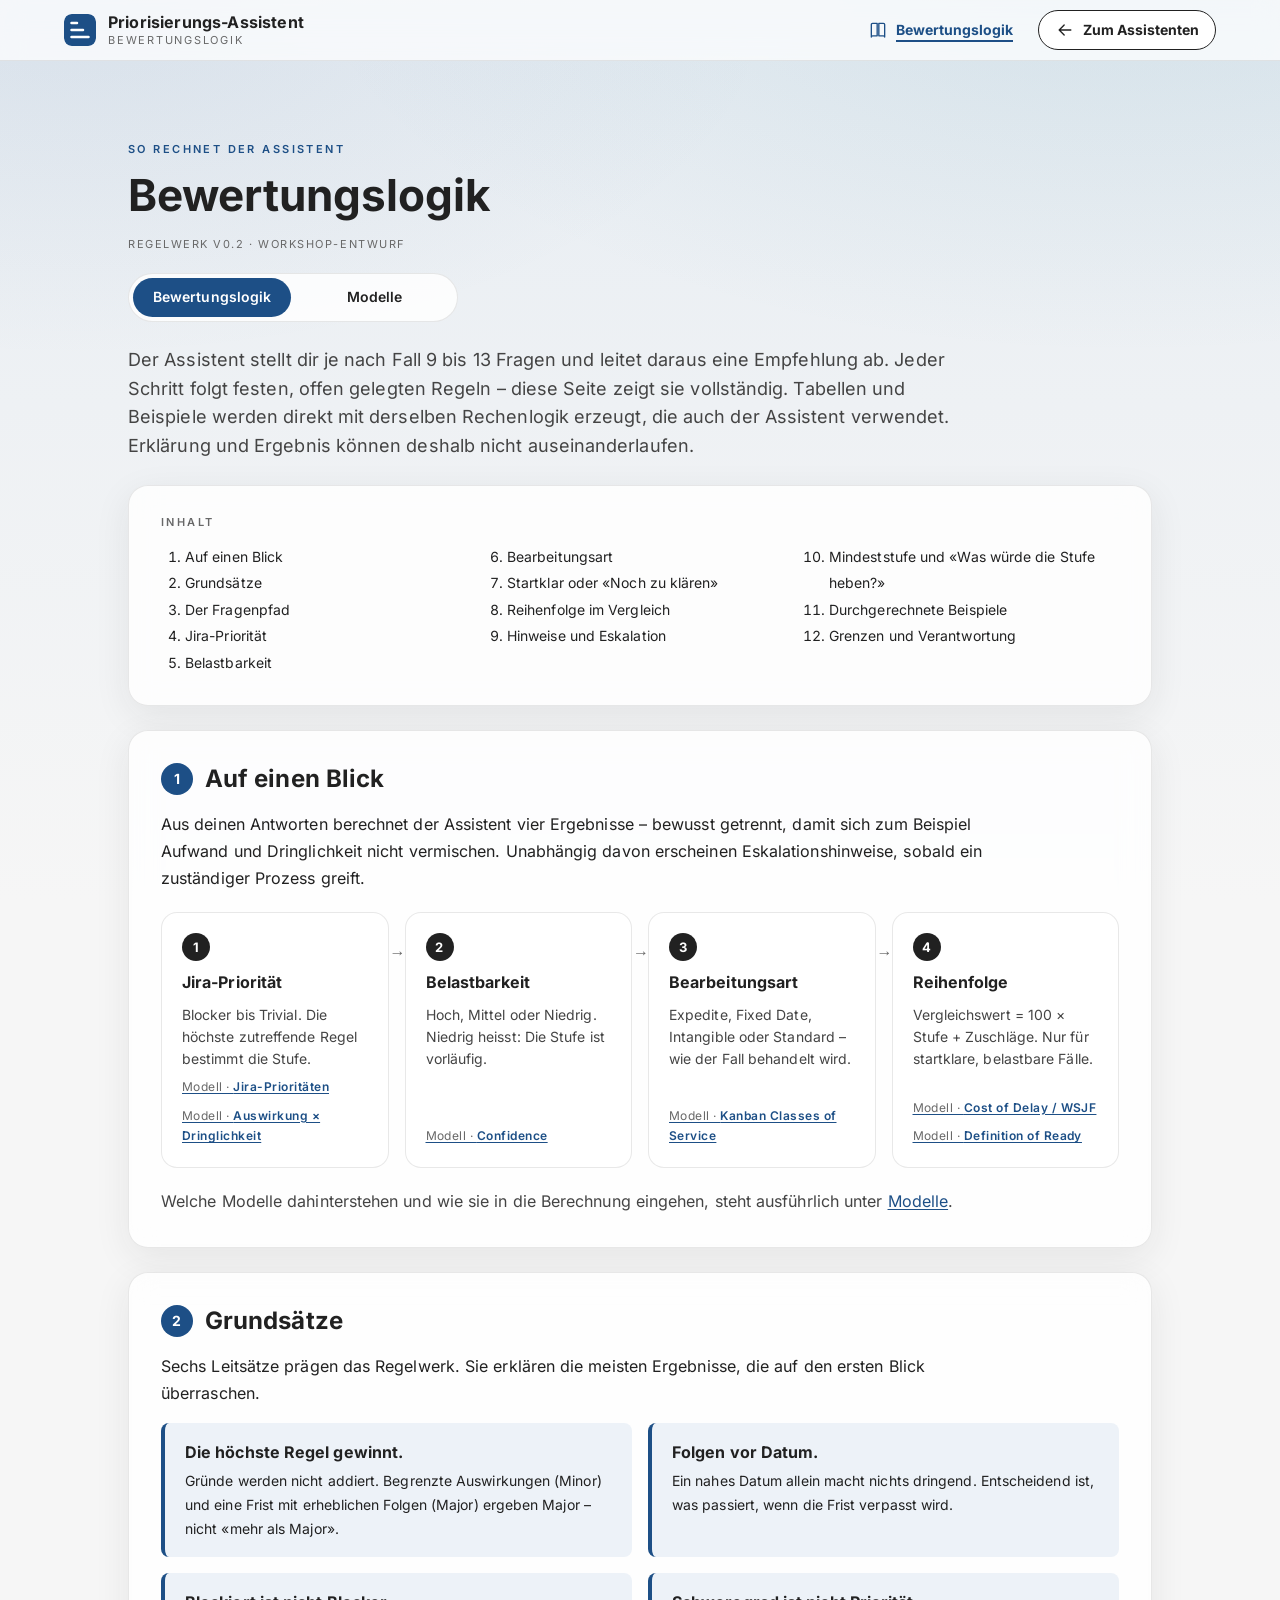
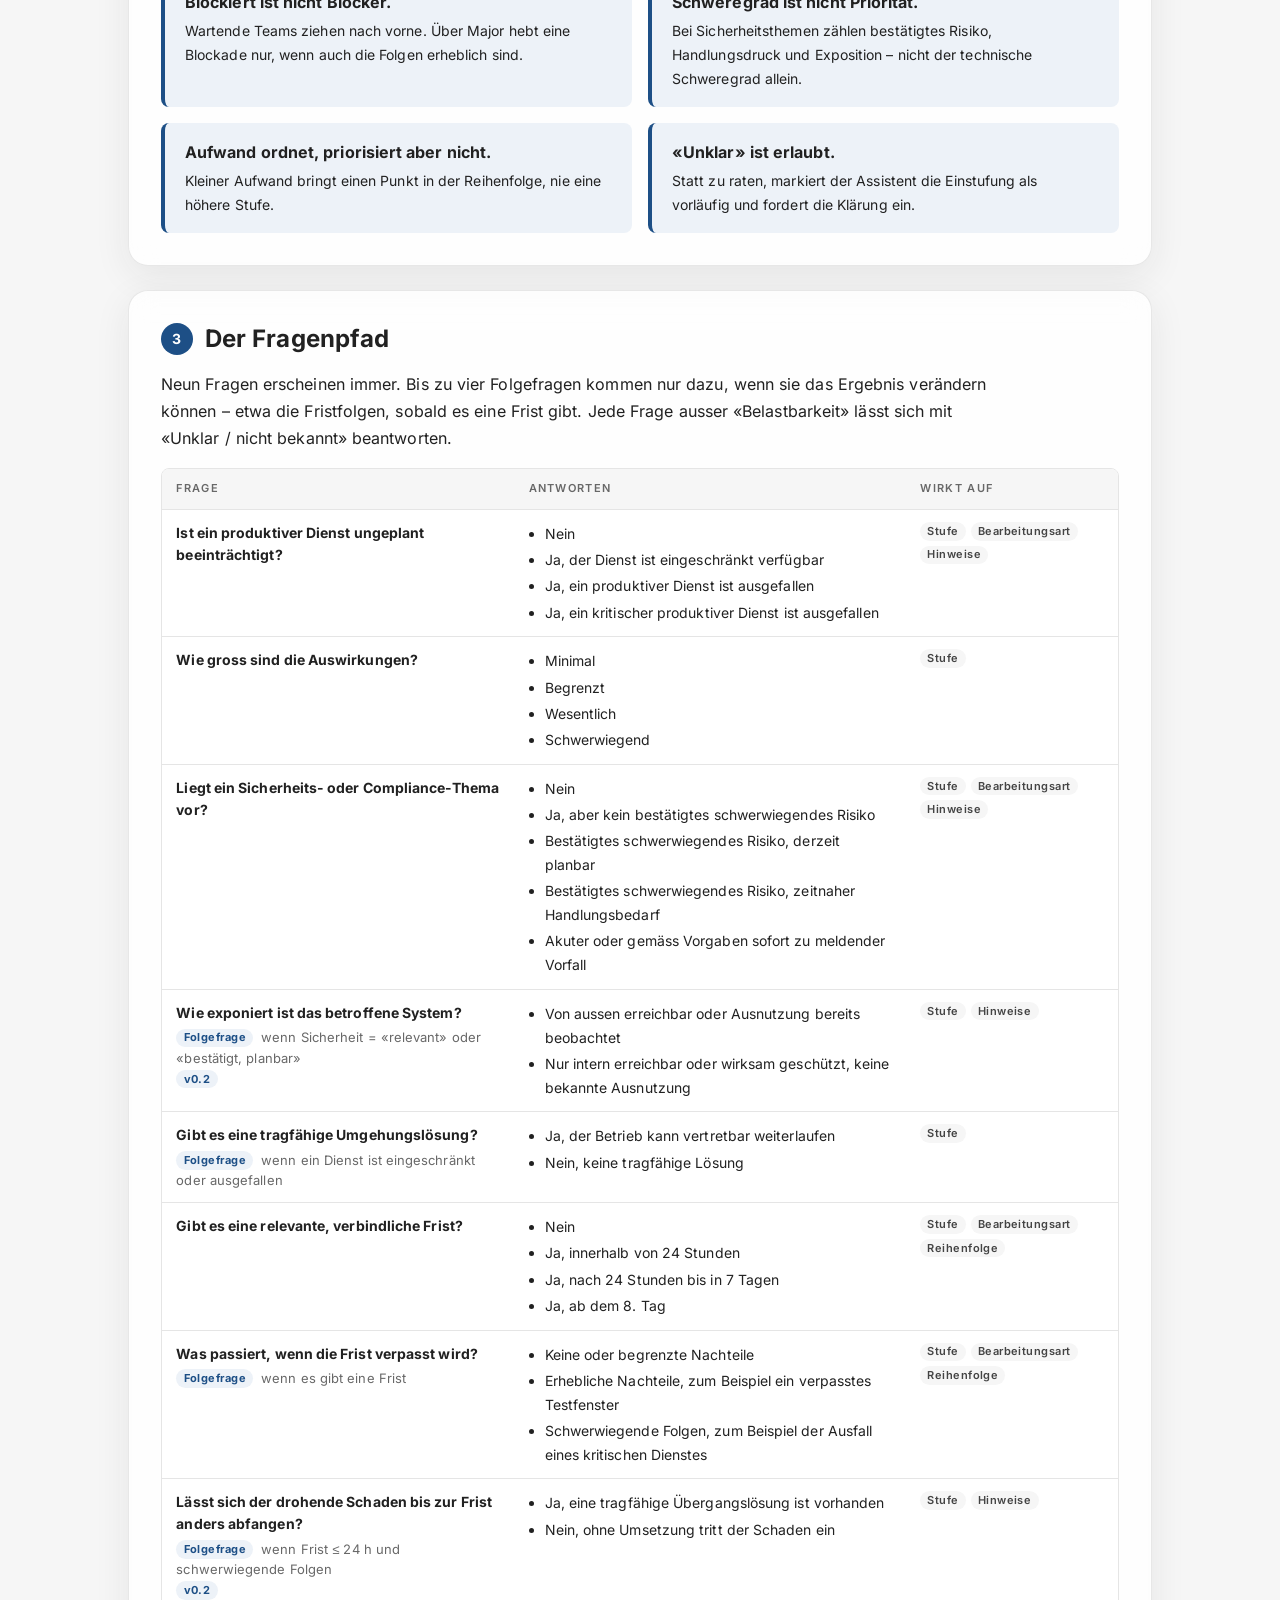
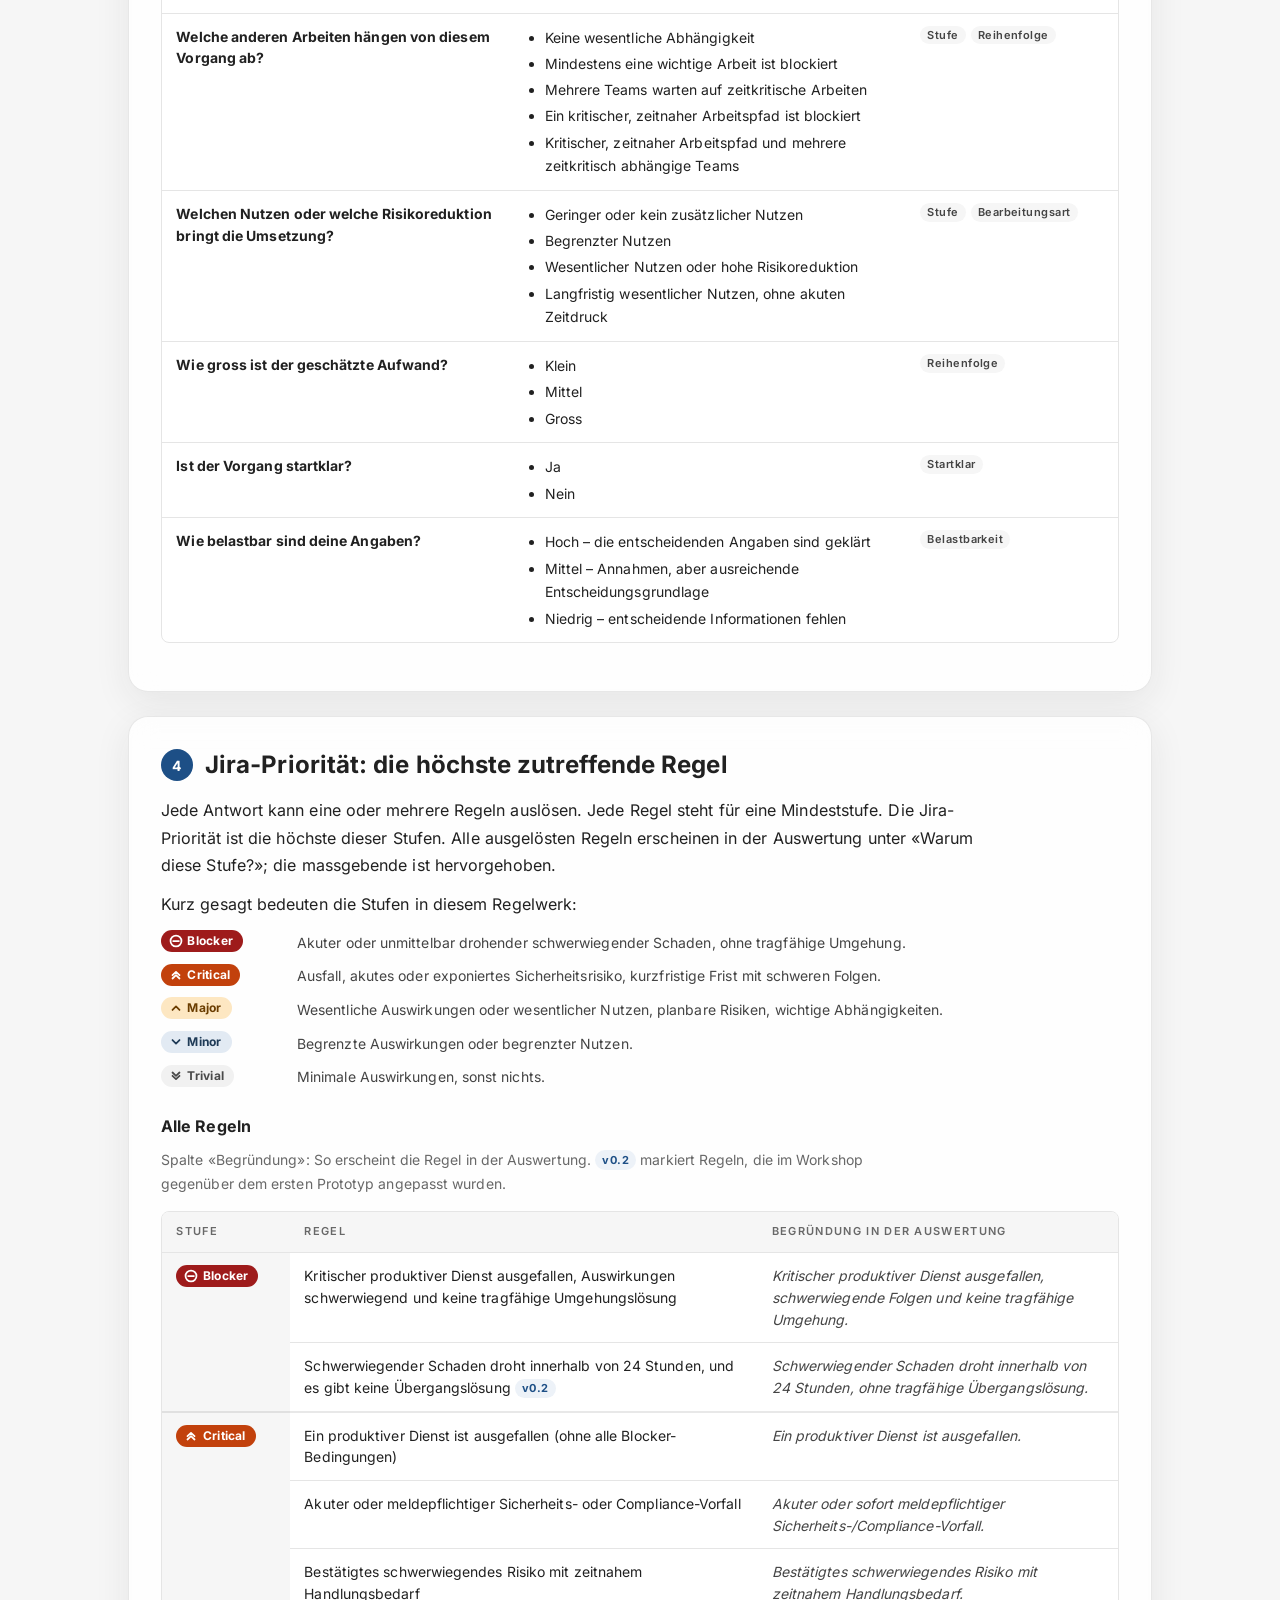
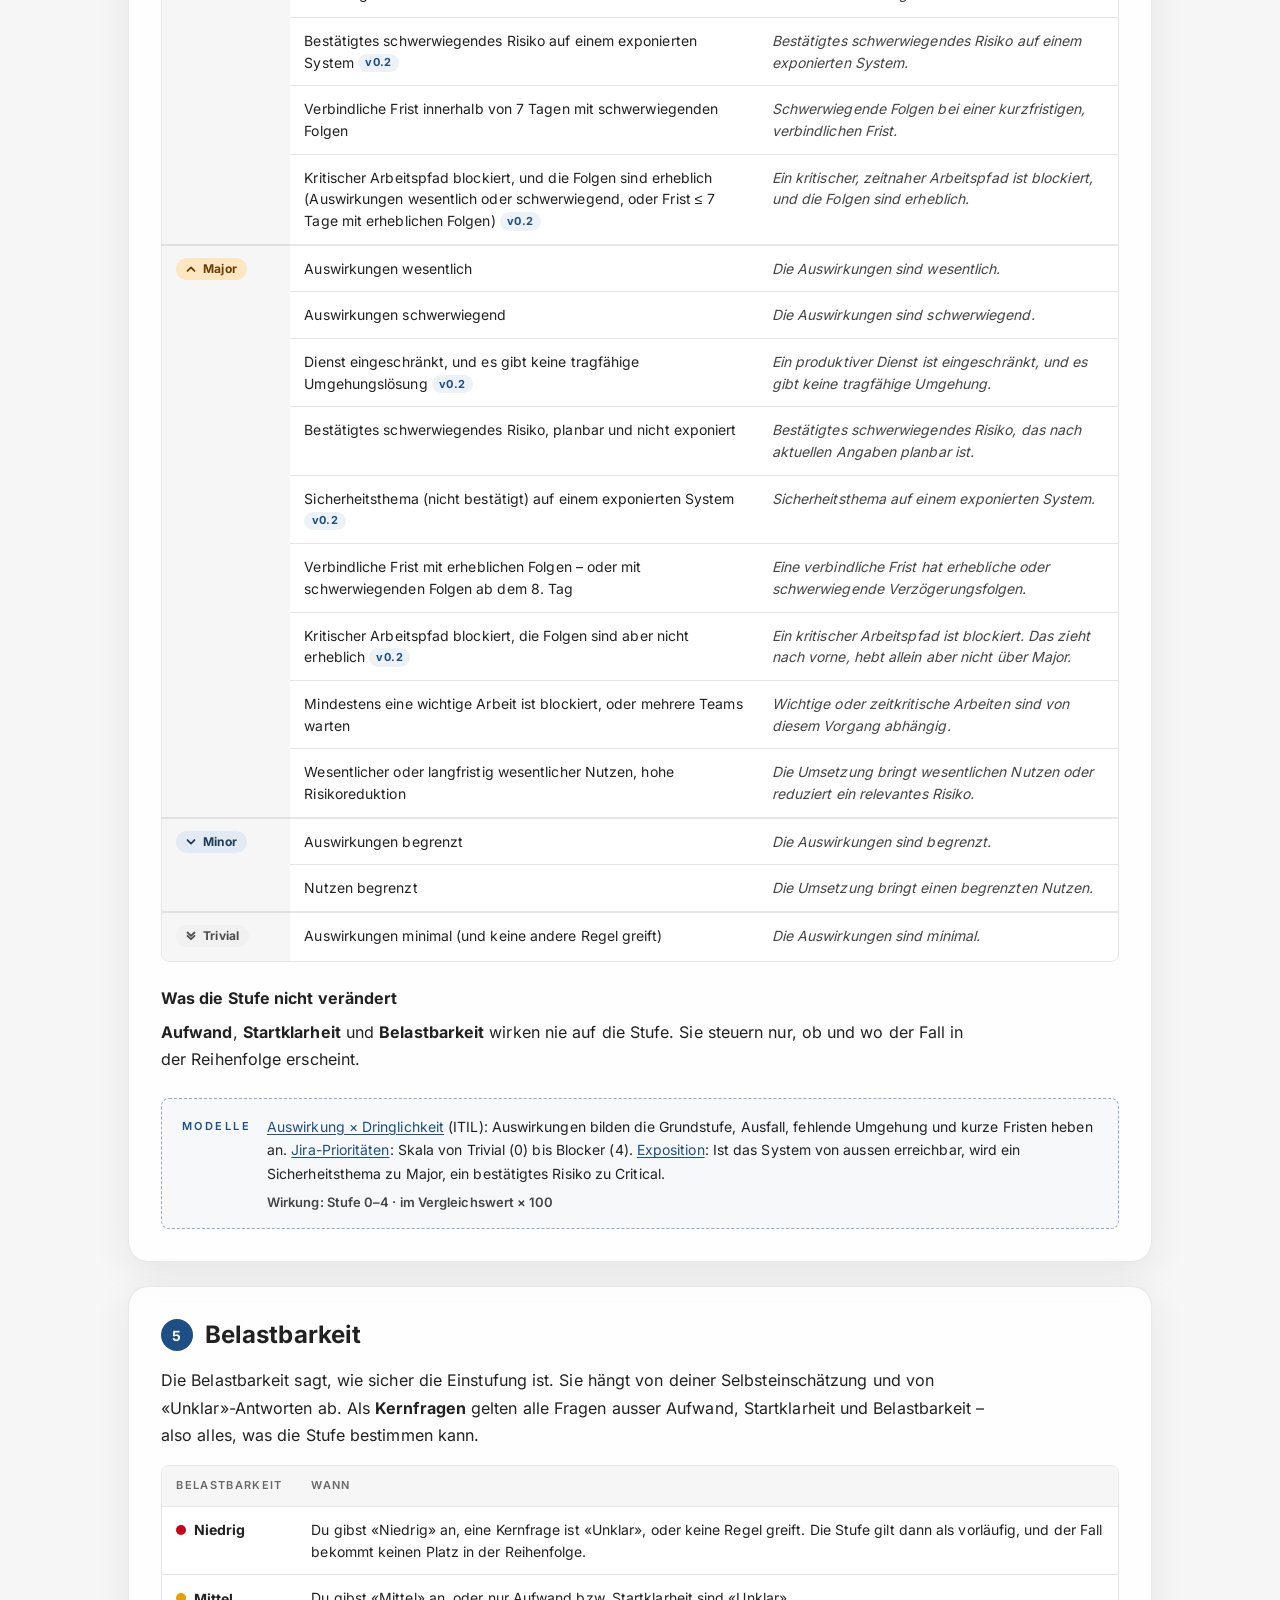
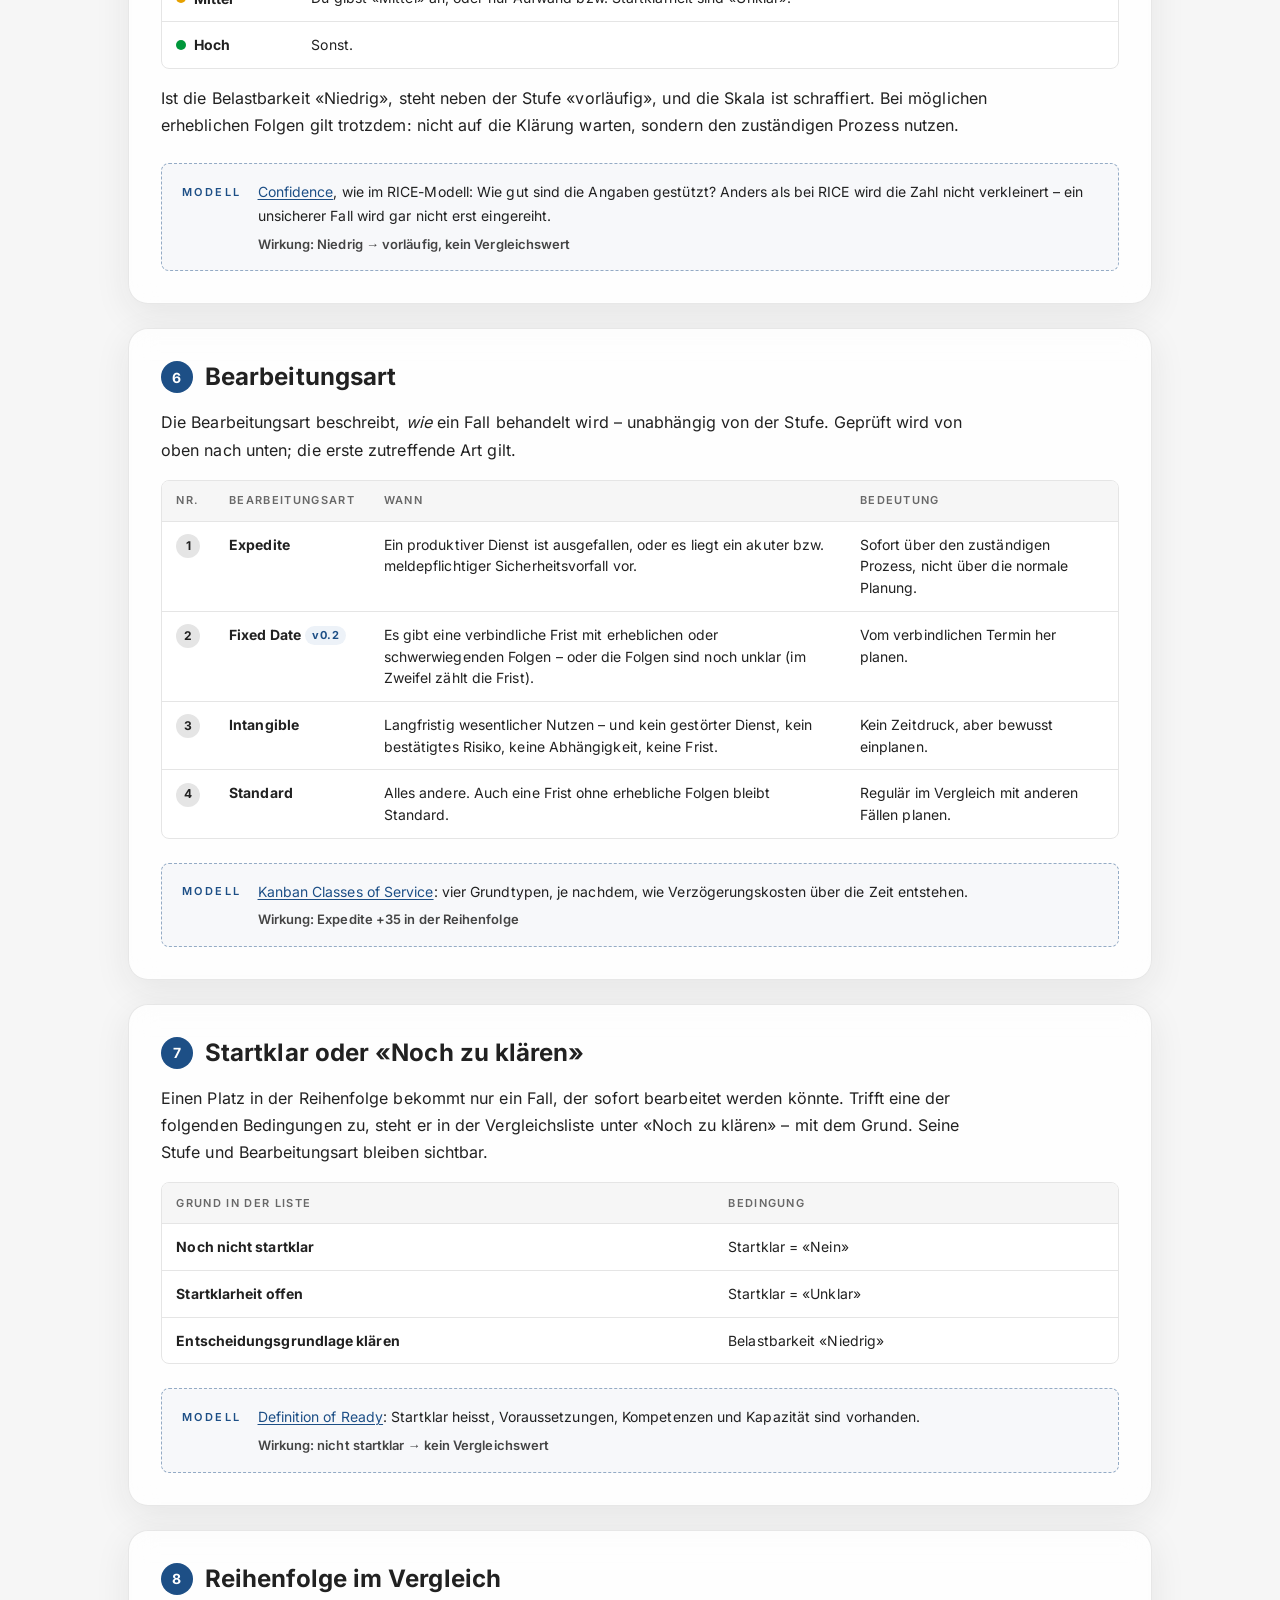
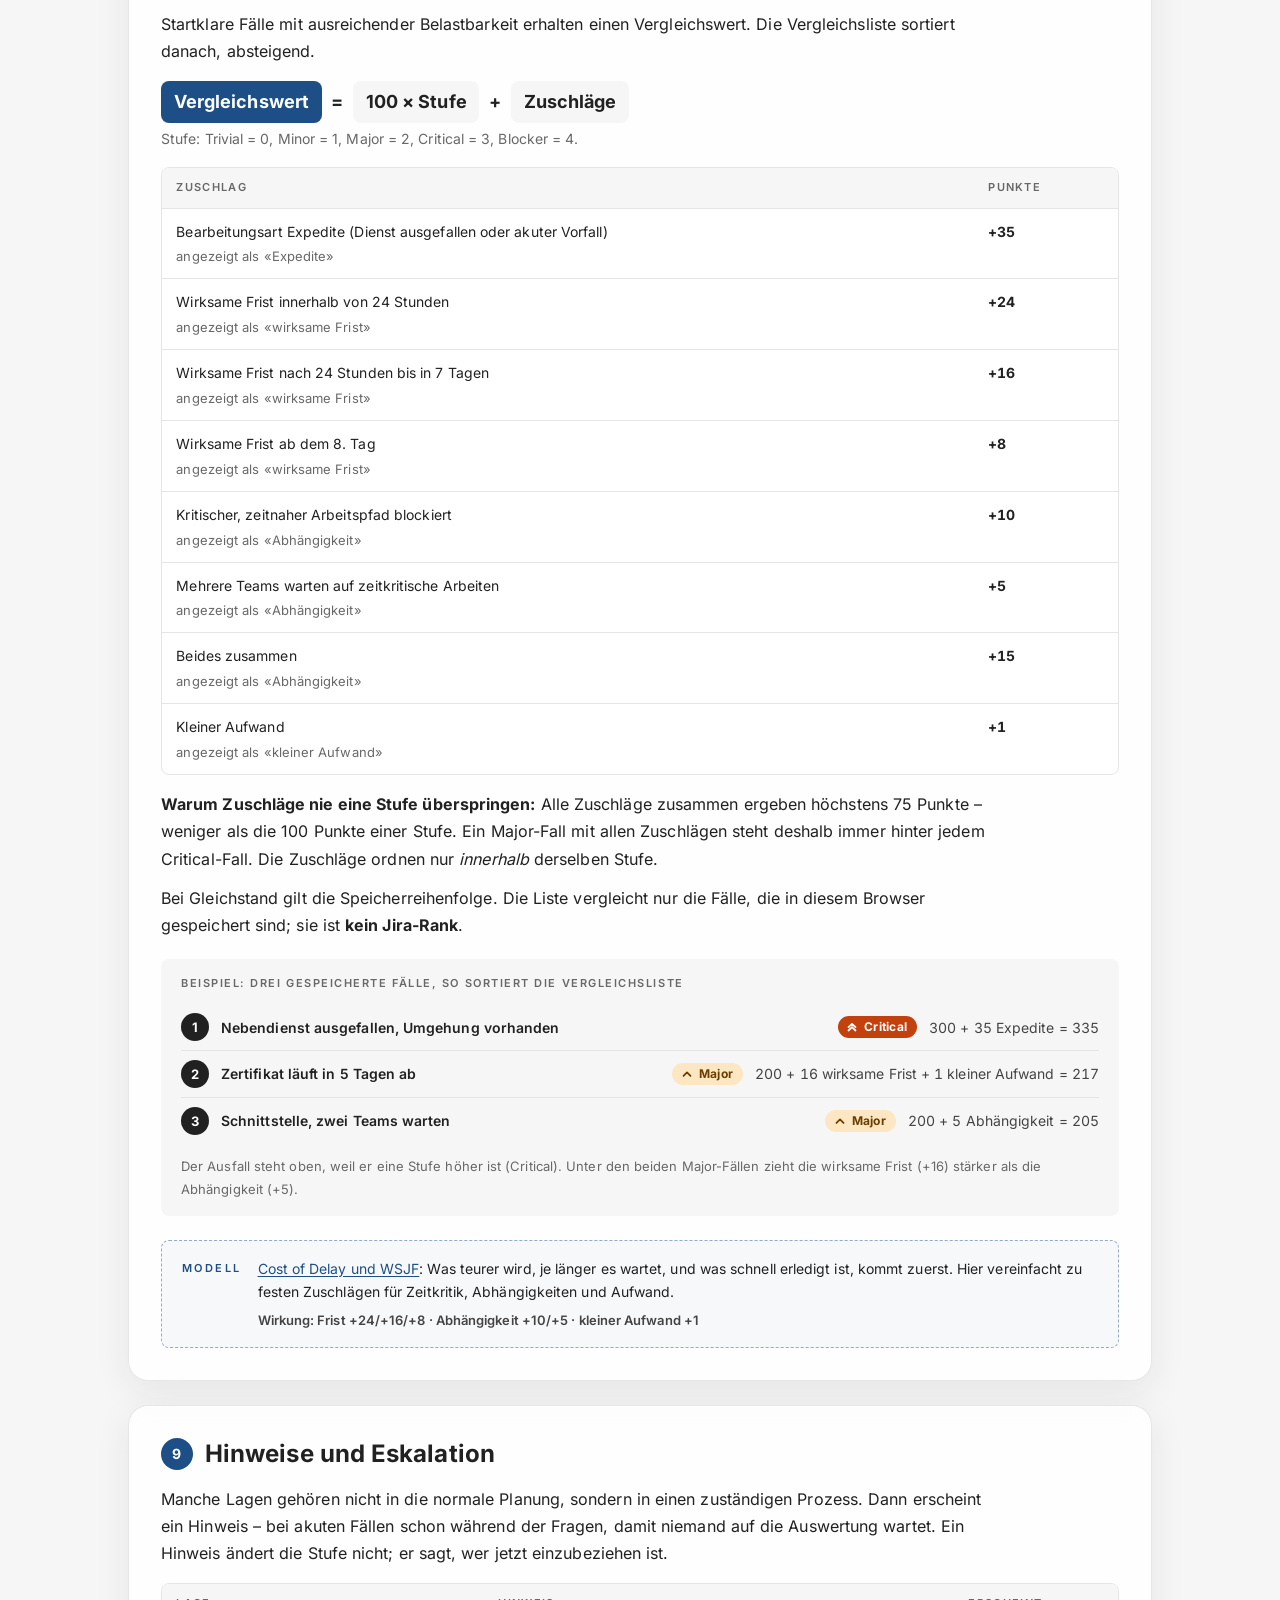
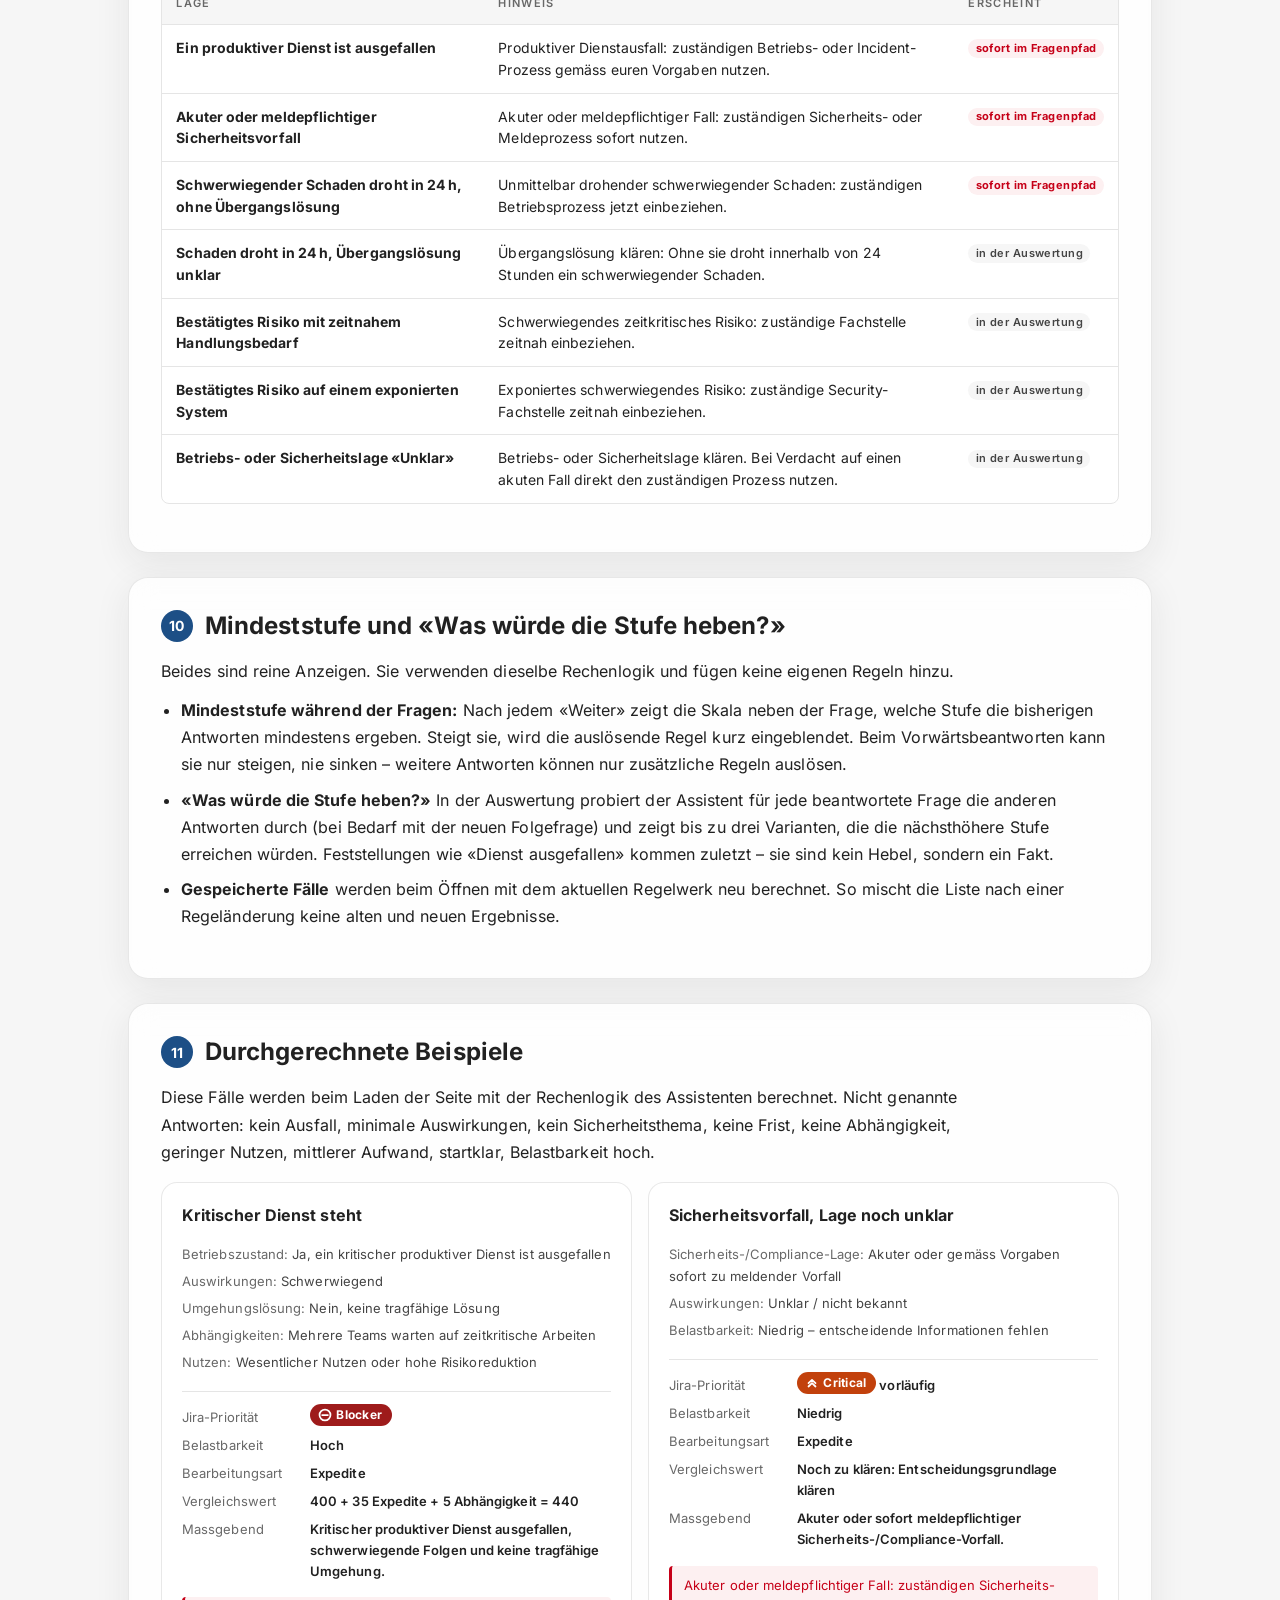
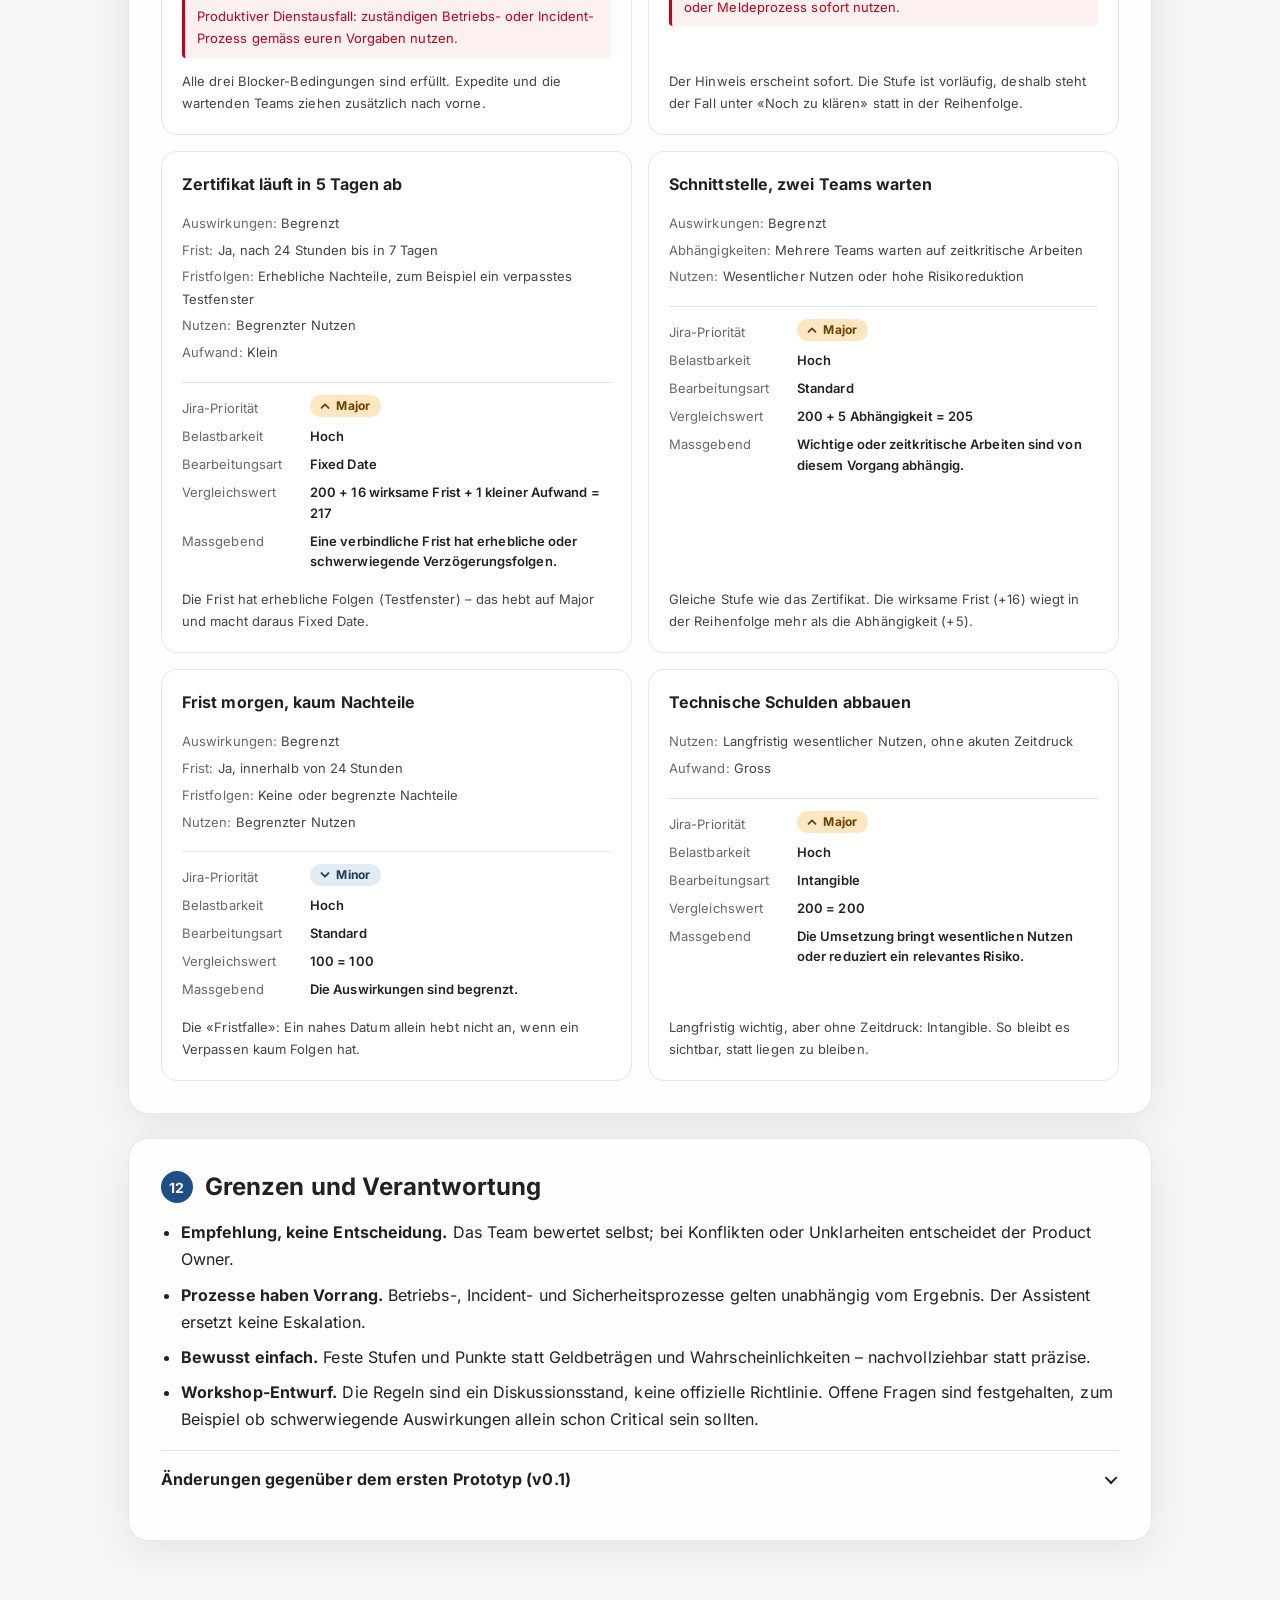
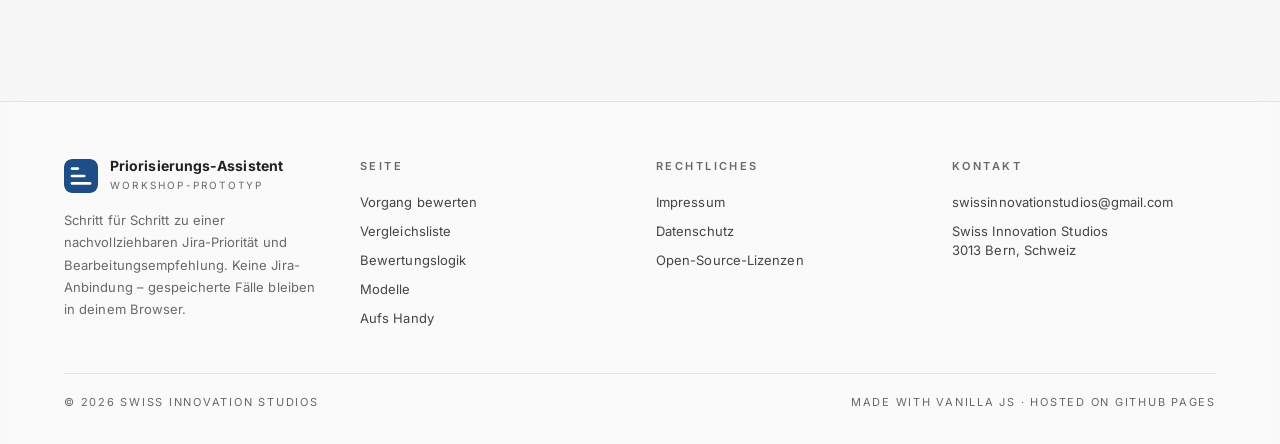
==== bewertungslogik.html @ 6277d680 "Priorisierungs-Assistent: 288cb21" ====
<!doctype html>
<html lang="de-CH">
<head>
<meta charset="utf-8">
<meta name="viewport" content="width=device-width, initial-scale=1">
<title>Bewertungslogik · Priorisierungs-Assistent</title>
<meta name="description" content="So rechnet der Priorisierungs-Assistent: Fragen, Regeln für die Jira-Priorität, Belastbarkeit, Bearbeitungsart und Reihenfolge – mit durchgerechneten Beispielen.">
<meta name="robots" content="noindex">
<meta name="theme-color" content="#ffffff">
<meta name="color-scheme" content="light">
<link rel="icon" href="assets/icon.svg" type="image/svg+xml">
<link rel="apple-touch-icon" href="assets/icon-180.png">
<link rel="preload" href="fonts/inter-latin-400-normal.woff2" as="font" type="font/woff2" crossorigin>
<link rel="stylesheet" href="css/tokens.css">
<link rel="stylesheet" href="css/app.css">
</head>
<body>
<a class="app-skip" href="#inhalt">Zum Inhalt</a>

<!-- Lyne: <sbb-header> -->
<header class="sbb-header">
  <div class="sbb-header__inner">
    <a class="sbb-header__brand" href="./" aria-label="Priorisierungs-Assistent – Startseite">
      <img class="sbb-header__mark" src="assets/icon.svg" alt="" width="32" height="32">
      <span class="sbb-header__title">Priorisierungs-Assistent<span class="sbb-header__sub">Bewertungslogik</span></span>
    </a>
    <div class="sbb-header__actions">
      <!-- Header-Link Bewertungslogik -->
      <a class="sbb-transparent-button app-header-link is-active" aria-current="page" href="bewertungslogik.html" aria-label="Bewertungslogik">
        <svg class="app-icon" viewBox="0 0 24 24" fill="none" stroke="currentColor" stroke-width="1.6" stroke-linecap="round" stroke-linejoin="round" aria-hidden="true"><path d="M4 5.5A1.5 1.5 0 0 1 5.5 4H11v15H5.5A1.5 1.5 0 0 0 4 20.5zM20 5.5A1.5 1.5 0 0 0 18.5 4H13v15h5.5a1.5 1.5 0 0 1 1.5 1.5z"/></svg>
        <span class="app-hide-s">Bewertungslogik</span>
      </a>
      <a class="sbb-secondary-button" href="./" aria-label="Zum Assistenten">
        <svg class="app-icon" viewBox="0 0 24 24" fill="none" stroke="currentColor" stroke-width="1.6" stroke-linecap="round" stroke-linejoin="round" aria-hidden="true"><path d="M19 12H5M11 6l-6 6 6 6"/></svg>
        <span class="app-hide-s">Zum Assistenten</span>
      </a>
    </div>
  </div>
</header>

<main class="app-container" id="inhalt" tabindex="-1">
  <div class="app-info">
    <div class="app-legal__head">
      <p class="app-overline">So rechnet der Assistent</p>
      <h1 class="sbb-title sbb-title--1">Bewertungslogik</h1>
      <p class="app-legal__updated"><span data-ruleset>Regelwerk v0.2 · Workshop-Entwurf</span></p>
    </div>
    <nav class="app-subnav" aria-label="Erklärungen">
      <a class="app-subnav__link is-active" href="bewertungslogik.html" aria-current="page">Bewertungslogik</a>
      <a class="app-subnav__link" href="modelle.html">Modelle</a>
    </nav>
    <p class="app-info__lead">Der Assistent stellt dir je nach Fall 9 bis 13 Fragen und leitet daraus eine Empfehlung ab. Jeder Schritt folgt festen, offen gelegten Regeln – diese Seite zeigt sie vollständig. Tabellen und Beispiele werden direkt mit derselben Rechenlogik erzeugt, die auch der Assistent verwendet. Erklärung und Ergebnis können deshalb nicht auseinanderlaufen.</p>

    <nav class="sbb-card app-toc" aria-labelledby="toc-title">
      <h2 class="app-toc__title" id="toc-title">Inhalt</h2>
      <ol class="app-toc__list">
        <li><a href="#ueberblick">Auf einen Blick</a></li>
        <li><a href="#grundsaetze">Grundsätze</a></li>
        <li><a href="#fragen">Der Fragenpfad</a></li>
        <li><a href="#prioritaet">Jira-Priorität</a></li>
        <li><a href="#belastbarkeit">Belastbarkeit</a></li>
        <li><a href="#bearbeitungsart">Bearbeitungsart</a></li>
        <li><a href="#startklar">Startklar oder «Noch zu klären»</a></li>
        <li><a href="#reihenfolge">Reihenfolge im Vergleich</a></li>
        <li><a href="#hinweise">Hinweise und Eskalation</a></li>
        <li><a href="#anzeige">Mindeststufe und «Was würde die Stufe heben?»</a></li>
        <li><a href="#beispiele">Durchgerechnete Beispiele</a></li>
        <li><a href="#grenzen">Grenzen und Verantwortung</a></li>
      </ol>
    </nav>

    <section class="sbb-card app-info__section" id="ueberblick" aria-labelledby="h-ueberblick">
      <h2 class="app-info__h2" id="h-ueberblick"><span class="app-info__num">1</span>Auf einen Blick</h2>
      <p>Aus deinen Antworten berechnet der Assistent vier Ergebnisse – bewusst getrennt, damit sich zum Beispiel Aufwand und Dringlichkeit nicht vermischen. Unabhängig davon erscheinen Eskalationshinweise, sobald ein zuständiger Prozess greift.</p>
      <ol class="app-flow">
        <li class="app-flow__step">
          <span class="app-flow__num">1</span>
          <strong class="app-flow__title">Jira-Priorität</strong>
          <span class="app-flow__text">Blocker bis Trivial. Die höchste zutreffende Regel bestimmt die Stufe.</span>
          <a class="app-flow__model" href="modelle.html#jira-prioritaeten">Jira-Prioritäten</a>
          <a class="app-flow__model" href="modelle.html#auswirkung-dringlichkeit">Auswirkung × Dringlichkeit</a>
        </li>
        <li class="app-flow__step">
          <span class="app-flow__num">2</span>
          <strong class="app-flow__title">Belastbarkeit</strong>
          <span class="app-flow__text">Hoch, Mittel oder Niedrig. Niedrig heisst: Die Stufe ist vorläufig.</span>
          <a class="app-flow__model" href="modelle.html#belastbarkeit">Confidence</a>
        </li>
        <li class="app-flow__step">
          <span class="app-flow__num">3</span>
          <strong class="app-flow__title">Bearbeitungsart</strong>
          <span class="app-flow__text">Expedite, Fixed Date, Intangible oder Standard – wie der Fall behandelt wird.</span>
          <a class="app-flow__model" href="modelle.html#classes-of-service">Kanban Classes of Service</a>
        </li>
        <li class="app-flow__step">
          <span class="app-flow__num">4</span>
          <strong class="app-flow__title">Reihenfolge</strong>
          <span class="app-flow__text">Vergleichswert = 100 × Stufe + Zuschläge. Nur für startklare, belastbare Fälle.</span>
          <a class="app-flow__model" href="modelle.html#cost-of-delay">Cost of Delay / WSJF</a>
          <a class="app-flow__model" href="modelle.html#definition-of-ready">Definition of Ready</a>
        </li>
      </ol>
      <p class="app-info__more">Welche Modelle dahinterstehen und wie sie in die Berechnung eingehen, steht ausführlich unter <a href="modelle.html">Modelle</a>.</p>
    </section>

    <section class="sbb-card app-info__section" id="grundsaetze" aria-labelledby="h-grundsaetze">
      <h2 class="app-info__h2" id="h-grundsaetze"><span class="app-info__num">2</span>Grundsätze</h2>
      <p>Sechs Leitsätze prägen das Regelwerk. Sie erklären die meisten Ergebnisse, die auf den ersten Blick überraschen.</p>
      <ul class="app-principles">
        <li><strong>Die höchste Regel gewinnt.</strong> Gründe werden nicht addiert. Begrenzte Auswirkungen (Minor) und eine Frist mit erheblichen Folgen (Major) ergeben Major – nicht «mehr als Major».</li>
        <li><strong>Folgen vor Datum.</strong> Ein nahes Datum allein macht nichts dringend. Entscheidend ist, was passiert, wenn die Frist verpasst wird.</li>
        <li><strong>Blockiert ist nicht Blocker.</strong> Wartende Teams ziehen nach vorne. Über Major hebt eine Blockade nur, wenn auch die Folgen erheblich sind.</li>
        <li><strong>Schweregrad ist nicht Priorität.</strong> Bei Sicherheitsthemen zählen bestätigtes Risiko, Handlungsdruck und Exposition – nicht der technische Schweregrad allein.</li>
        <li><strong>Aufwand ordnet, priorisiert aber nicht.</strong> Kleiner Aufwand bringt einen Punkt in der Reihenfolge, nie eine höhere Stufe.</li>
        <li><strong>«Unklar» ist erlaubt.</strong> Statt zu raten, markiert der Assistent die Einstufung als vorläufig und fordert die Klärung ein.</li>
      </ul>
    </section>

    <section class="sbb-card app-info__section" id="fragen" aria-labelledby="h-fragen">
      <h2 class="app-info__h2" id="h-fragen"><span class="app-info__num">3</span>Der Fragenpfad</h2>
      <p>Neun Fragen erscheinen immer. Bis zu vier Folgefragen kommen nur dazu, wenn sie das Ergebnis verändern können – etwa die Fristfolgen, sobald es eine Frist gibt. Jede Frage ausser «Belastbarkeit» lässt sich mit «Unklar / nicht bekannt» beantworten.</p>
      <div data-render="questions"></div>
    </section>

    <section class="sbb-card app-info__section" id="prioritaet" aria-labelledby="h-prioritaet">
      <h2 class="app-info__h2" id="h-prioritaet"><span class="app-info__num">4</span>Jira-Priorität: die höchste zutreffende Regel</h2>
      <p>Jede Antwort kann eine oder mehrere Regeln auslösen. Jede Regel steht für eine Mindeststufe. Die Jira-Priorität ist die höchste dieser Stufen. Alle ausgelösten Regeln erscheinen in der Auswertung unter «Warum diese Stufe?»; die massgebende ist hervorgehoben.</p>
      <p>Kurz gesagt bedeuten die Stufen in diesem Regelwerk:</p>
      <dl class="app-levels">
        <div><dt data-chip="Blocker"></dt><dd>Akuter oder unmittelbar drohender schwerwiegender Schaden, ohne tragfähige Umgehung.</dd></div>
        <div><dt data-chip="Critical"></dt><dd>Ausfall, akutes oder exponiertes Sicherheitsrisiko, kurzfristige Frist mit schweren Folgen.</dd></div>
        <div><dt data-chip="Major"></dt><dd>Wesentliche Auswirkungen oder wesentlicher Nutzen, planbare Risiken, wichtige Abhängigkeiten.</dd></div>
        <div><dt data-chip="Minor"></dt><dd>Begrenzte Auswirkungen oder begrenzter Nutzen.</dd></div>
        <div><dt data-chip="Trivial"></dt><dd>Minimale Auswirkungen, sonst nichts.</dd></div>
      </dl>
      <h3 class="app-info__h3">Alle Regeln</h3>
      <p class="sbb-text-s app-muted">Spalte «Begründung»: So erscheint die Regel in der Auswertung. <span class="app-badge">v0.2</span> markiert Regeln, die im Workshop gegenüber dem ersten Prototyp angepasst wurden.</p>
      <div data-render="level-rules"></div>
      <h3 class="app-info__h3">Was die Stufe nicht verändert</h3>
      <p><strong>Aufwand</strong>, <strong>Startklarheit</strong> und <strong>Belastbarkeit</strong> wirken nie auf die Stufe. Sie steuern nur, ob und wo der Fall in der Reihenfolge erscheint.</p>
      <div class="app-model-note" role="note">
        <span class="app-model-note__label">Modelle</span>
        <p><a href="modelle.html#auswirkung-dringlichkeit">Auswirkung × Dringlichkeit</a> (ITIL): Auswirkungen bilden die Grundstufe, Ausfall, fehlende Umgehung und kurze Fristen heben an. <a href="modelle.html#jira-prioritaeten">Jira-Prioritäten</a>: Skala von Trivial (0) bis Blocker (4). <a href="modelle.html#exposition">Exposition</a>: Ist das System von aussen erreichbar, wird ein Sicherheitsthema zu Major, ein bestätigtes Risiko zu Critical.</p>
        <span class="app-model-note__score">Wirkung: Stufe 0–4 · im Vergleichswert × 100</span>
      </div>
    </section>

    <section class="sbb-card app-info__section" id="belastbarkeit" aria-labelledby="h-belastbarkeit">
      <h2 class="app-info__h2" id="h-belastbarkeit"><span class="app-info__num">5</span>Belastbarkeit</h2>
      <p>Die Belastbarkeit sagt, wie sicher die Einstufung ist. Sie hängt von deiner Selbsteinschätzung und von «Unklar»-Antworten ab. Als <strong>Kernfragen</strong> gelten alle Fragen ausser Aufwand, Startklarheit und Belastbarkeit – also alles, was die Stufe bestimmen kann.</p>
      <div data-render="confidence"></div>
      <p>Ist die Belastbarkeit «Niedrig», steht neben der Stufe «vorläufig», und die Skala ist schraffiert. Bei möglichen erheblichen Folgen gilt trotzdem: nicht auf die Klärung warten, sondern den zuständigen Prozess nutzen.</p>
      <div class="app-model-note" role="note">
        <span class="app-model-note__label">Modell</span>
        <p><a href="modelle.html#belastbarkeit">Confidence</a>, wie im RICE-Modell: Wie gut sind die Angaben gestützt? Anders als bei RICE wird die Zahl nicht verkleinert – ein unsicherer Fall wird gar nicht erst eingereiht.</p>
        <span class="app-model-note__score">Wirkung: Niedrig → vorläufig, kein Vergleichswert</span>
      </div>
    </section>

    <section class="sbb-card app-info__section" id="bearbeitungsart" aria-labelledby="h-bearbeitungsart">
      <h2 class="app-info__h2" id="h-bearbeitungsart"><span class="app-info__num">6</span>Bearbeitungsart</h2>
      <p>Die Bearbeitungsart beschreibt, <em>wie</em> ein Fall behandelt wird – unabhängig von der Stufe. Geprüft wird von oben nach unten; die erste zutreffende Art gilt.</p>
      <div data-render="service-rules"></div>
      <div class="app-model-note" role="note">
        <span class="app-model-note__label">Modell</span>
        <p><a href="modelle.html#classes-of-service">Kanban Classes of Service</a>: vier Grundtypen, je nachdem, wie Verzögerungskosten über die Zeit entstehen.</p>
        <span class="app-model-note__score">Wirkung: Expedite +35 in der Reihenfolge</span>
      </div>
    </section>

    <section class="sbb-card app-info__section" id="startklar" aria-labelledby="h-startklar">
      <h2 class="app-info__h2" id="h-startklar"><span class="app-info__num">7</span>Startklar oder «Noch zu klären»</h2>
      <p>Einen Platz in der Reihenfolge bekommt nur ein Fall, der sofort bearbeitet werden könnte. Trifft eine der folgenden Bedingungen zu, steht er in der Vergleichsliste unter «Noch zu klären» – mit dem Grund. Seine Stufe und Bearbeitungsart bleiben sichtbar.</p>
      <div data-render="gates"></div>
      <div class="app-model-note" role="note">
        <span class="app-model-note__label">Modell</span>
        <p><a href="modelle.html#definition-of-ready">Definition of Ready</a>: Startklar heisst, Voraussetzungen, Kompetenzen und Kapazität sind vorhanden.</p>
        <span class="app-model-note__score">Wirkung: nicht startklar → kein Vergleichswert</span>
      </div>
    </section>

    <section class="sbb-card app-info__section" id="reihenfolge" aria-labelledby="h-reihenfolge">
      <h2 class="app-info__h2" id="h-reihenfolge"><span class="app-info__num">8</span>Reihenfolge im Vergleich</h2>
      <p>Startklare Fälle mit ausreichender Belastbarkeit erhalten einen Vergleichswert. Die Vergleichsliste sortiert danach, absteigend.</p>
      <p class="app-formula"><span>Vergleichswert</span> = <span>100 × Stufe</span> + <span>Zuschläge</span></p>
      <p class="sbb-text-s app-muted">Stufe: Trivial = 0, Minor = 1, Major = 2, Critical = 3, Blocker = 4.</p>
      <div data-render="bonus-rules"></div>
      <p><strong>Warum Zuschläge nie eine Stufe überspringen:</strong> Alle Zuschläge zusammen ergeben höchstens <span data-render="bonus-max">75</span> Punkte – weniger als die 100 Punkte einer Stufe. Ein Major-Fall mit allen Zuschlägen steht deshalb immer hinter jedem Critical-Fall. Die Zuschläge ordnen nur <em>innerhalb</em> derselben Stufe.</p>
      <p>Bei Gleichstand gilt die Speicherreihenfolge. Die Liste vergleicht nur die Fälle, die in diesem Browser gespeichert sind; sie ist <strong>kein Jira-Rank</strong>.</p>
      <div data-render="ordering-example"></div>
      <div class="app-model-note" role="note">
        <span class="app-model-note__label">Modell</span>
        <p><a href="modelle.html#cost-of-delay">Cost of Delay und WSJF</a>: Was teurer wird, je länger es wartet, und was schnell erledigt ist, kommt zuerst. Hier vereinfacht zu festen Zuschlägen für Zeitkritik, Abhängigkeiten und Aufwand.</p>
        <span class="app-model-note__score">Wirkung: Frist +24/+16/+8 · Abhängigkeit +10/+5 · kleiner Aufwand +1</span>
      </div>
    </section>

    <section class="sbb-card app-info__section" id="hinweise" aria-labelledby="h-hinweise">
      <h2 class="app-info__h2" id="h-hinweise"><span class="app-info__num">9</span>Hinweise und Eskalation</h2>
      <p>Manche Lagen gehören nicht in die normale Planung, sondern in einen zuständigen Prozess. Dann erscheint ein Hinweis – bei akuten Fällen schon während der Fragen, damit niemand auf die Auswertung wartet. Ein Hinweis ändert die Stufe nicht; er sagt, wer jetzt einzubeziehen ist.</p>
      <div data-render="alerts"></div>
    </section>

    <section class="sbb-card app-info__section" id="anzeige" aria-labelledby="h-anzeige">
      <h2 class="app-info__h2" id="h-anzeige"><span class="app-info__num">10</span>Mindeststufe und «Was würde die Stufe heben?»</h2>
      <p>Beides sind reine Anzeigen. Sie verwenden dieselbe Rechenlogik und fügen keine eigenen Regeln hinzu.</p>
      <ul class="app-info__list">
        <li><strong>Mindeststufe während der Fragen:</strong> Nach jedem «Weiter» zeigt die Skala neben der Frage, welche Stufe die bisherigen Antworten mindestens ergeben. Steigt sie, wird die auslösende Regel kurz eingeblendet. Beim Vorwärtsbeantworten kann sie nur steigen, nie sinken – weitere Antworten können nur zusätzliche Regeln auslösen.</li>
        <li><strong>«Was würde die Stufe heben?»</strong> In der Auswertung probiert der Assistent für jede beantwortete Frage die anderen Antworten durch (bei Bedarf mit der neuen Folgefrage) und zeigt bis zu drei Varianten, die die nächsthöhere Stufe erreichen würden. Feststellungen wie «Dienst ausgefallen» kommen zuletzt – sie sind kein Hebel, sondern ein Fakt.</li>
        <li><strong>Gespeicherte Fälle</strong> werden beim Öffnen mit dem aktuellen Regelwerk neu berechnet. So mischt die Liste nach einer Regeländerung keine alten und neuen Ergebnisse.</li>
      </ul>
    </section>

    <section class="sbb-card app-info__section" id="beispiele" aria-labelledby="h-beispiele">
      <h2 class="app-info__h2" id="h-beispiele"><span class="app-info__num">11</span>Durchgerechnete Beispiele</h2>
      <p>Diese Fälle werden beim Laden der Seite mit der Rechenlogik des Assistenten berechnet. Nicht genannte Antworten: kein Ausfall, minimale Auswirkungen, kein Sicherheitsthema, keine Frist, keine Abhängigkeit, geringer Nutzen, mittlerer Aufwand, startklar, Belastbarkeit hoch.</p>
      <div data-render="examples"></div>
    </section>

    <section class="sbb-card app-info__section" id="grenzen" aria-labelledby="h-grenzen">
      <h2 class="app-info__h2" id="h-grenzen"><span class="app-info__num">12</span>Grenzen und Verantwortung</h2>
      <ul class="app-info__list">
        <li><strong>Empfehlung, keine Entscheidung.</strong> Das Team bewertet selbst; bei Konflikten oder Unklarheiten entscheidet der Product Owner.</li>
        <li><strong>Prozesse haben Vorrang.</strong> Betriebs-, Incident- und Sicherheitsprozesse gelten unabhängig vom Ergebnis. Der Assistent ersetzt keine Eskalation.</li>
        <li><strong>Bewusst einfach.</strong> Feste Stufen und Punkte statt Geldbeträgen und Wahrscheinlichkeiten – nachvollziehbar statt präzise.</li>
        <li><strong>Workshop-Entwurf.</strong> Die Regeln sind ein Diskussionsstand, keine offizielle Richtlinie. Offene Fragen sind festgehalten, zum Beispiel ob schwerwiegende Auswirkungen allein schon Critical sein sollten.</li>
      </ul>
      <details class="sbb-expansion-panel app-mt-4">
        <summary class="sbb-expansion-panel__header">Änderungen gegenüber dem ersten Prototyp (v0.1)</summary>
        <div class="sbb-expansion-panel__content">
          <ul class="app-info__list">
            <li><strong>Unmittelbar drohender Schaden</strong> (Frist ≤ 24 h, schwerwiegende Folgen, keine Übergangslösung) ist neu ein Blocker; dafür gibt es eine Folgefrage und einen sofortigen Hinweis.</li>
            <li><strong>Eingeschränkter Dienst ohne Umgehung</strong> ist neu mindestens Major.</li>
            <li><strong>Kritische Abhängigkeit</strong> hebt allein nur noch auf Major; Critical erst mit erheblichen Folgen. Der Zuschlag bleibt.</li>
            <li><strong>Exposition</strong> als Folgefrage bei Sicherheitsthemen: exponiert hebt «relevant» auf Major und «bestätigt» auf Critical.</li>
            <li><strong>Fixed Date</strong> nur noch bei einer Frist mit erheblichen oder unklaren Folgen.</li>
          </ul>
        </div>
      </details>
    </section>
  </div>
</main>

<!-- Lyne: <sbb-footer variant="clock-columns"> · identisch in index.html, impressum.html, datenschutz.html, lizenzen.html (Test prüft das) -->
<footer class="sbb-footer">
  <div class="sbb-footer__inner">
    <div class="sbb-footer__grid">
      <div>
        <a class="sbb-footer__brand" href="./" aria-label="Priorisierungs-Assistent – Startseite">
          <img src="assets/icon.svg" alt="" width="34" height="34">
          <span><span class="sbb-footer__name">Priorisierungs-Assistent</span><span class="sbb-footer__sub">Workshop-Prototyp</span></span>
        </a>
        <p class="sbb-footer__about">Schritt für Schritt zu einer nachvollziehbaren Jira-Priorität und Bearbeitungsempfehlung. Keine Jira-Anbindung – gespeicherte Fälle bleiben in deinem Browser.</p>
      </div>
      <nav class="sbb-link-list" aria-labelledby="footer-site">
        <h2 class="sbb-link-list__title" id="footer-site">Seite</h2>
        <a href="./#wizard">Vorgang bewerten</a>
        <a href="./#comparison">Vergleichsliste</a>
        <a href="bewertungslogik.html">Bewertungslogik</a>
        <a href="modelle.html">Modelle</a>
        <a href="./#handy">Aufs Handy</a>
      </nav>
      <nav class="sbb-link-list" aria-labelledby="footer-legal">
        <h2 class="sbb-link-list__title" id="footer-legal">Rechtliches</h2>
        <a href="impressum.html">Impressum</a>
        <a href="datenschutz.html">Datenschutz</a>
        <a href="lizenzen.html">Open-Source-Lizenzen</a>
      </nav>
      <div class="sbb-link-list">
        <h2 class="sbb-link-list__title">Kontakt</h2>
        <a href="mailto:swissinnovationstudios@gmail.com">swissinnovationstudios@gmail.com</a>
        <p>Swiss Innovation Studios<br>3013 Bern, Schweiz</p>
      </div>
    </div>
    <div class="sbb-footer__bottom">
      <span>© 2026 Swiss Innovation Studios</span>
      <span>Made with Vanilla JS · Hosted on GitHub Pages</span>
    </div>
  </div>
</footer>
<script type="module" src="js/logic-page.js"></script>
</body>
</html>
---- css/tokens.css ----
/* =====================================================================
   Design-Tokens – ausschliesslich Namen, die es in SBB Lyne gibt.
   Geprüft gegen @sbb-esta/lyne-elements 5.13.2 (standard-theme.css).

   Umstellung auf Lyne: Diese Datei löschen und stattdessen
   @sbb-esta/lyne-elements/off-brand-theme.css (ohne SBB-Rot/-Schrift) oder
   …/standard-theme.css (volle Marke) laden. Alle Werte unten sind die
   Lyne-Werte – mit drei bewussten Abweichungen (markiert mit ≠ LYNE).
   App-eigene Tokens (--app-*) stehen in app.css und bleiben bestehen.

   Token-Namen und -Werte aus Lyne (github.com/sbb-design-systems/lyne-components):
   MIT License · Copyright (c) 2018-2024, SBB AG
   Permission is hereby granted, free of charge, to any person obtaining a copy of this
   software and associated documentation files (the "Software"), to deal in the Software
   without restriction, including without limitation the rights to use, copy, modify, merge,
   publish, distribute, sublicense, and/or sell copies of the Software, and to permit persons
   to whom the Software is furnished to do so, subject to the following conditions:
   The above copyright notice and this permission notice shall be included in all copies or
   substantial portions of the Software.
   THE SOFTWARE IS PROVIDED "AS IS", WITHOUT WARRANTY OF ANY KIND, EXPRESS OR IMPLIED,
   INCLUDING BUT NOT LIMITED TO THE WARRANTIES OF MERCHANTABILITY, FITNESS FOR A PARTICULAR
   PURPOSE AND NONINFRINGEMENT. IN NO EVENT SHALL THE AUTHORS OR COPYRIGHT HOLDERS BE LIABLE
   FOR ANY CLAIM, DAMAGES OR OTHER LIABILITY, WHETHER IN AN ACTION OF CONTRACT, TORT OR
   OTHERWISE, ARISING FROM, OUT OF OR IN CONNECTION WITH THE SOFTWARE OR THE USE OR OTHER
   DEALINGS IN THE SOFTWARE.
   ===================================================================== */
:root {
  color-scheme: light;

  /* Graustufen – identisch mit Lyne */
  --sbb-color-white: #ffffff;
  --sbb-color-milk: #f6f6f6;
  --sbb-color-cloud: #e5e5e5;
  --sbb-color-silver: #dcdcdc;
  --sbb-color-aluminium: #d2d2d2;
  --sbb-color-platinum: #cdcdcd;
  --sbb-color-cement: #bdbdbd;
  --sbb-color-graphite: #b7b7b7;
  --sbb-color-storm: #a8a8a8;
  --sbb-color-smoke: #8d8d8d;
  --sbb-color-metal: #767676;
  --sbb-color-granite: #686868;
  --sbb-color-anthracite: #5a5a5a;
  --sbb-color-iron: #444444;
  --sbb-color-charcoal: #212121;
  --sbb-color-midnight: #151515;
  --sbb-color-black: #000000;

  /* ≠ LYNE: Primärfarbe. Lyne standard = SBB-Rot, off-brand = «royal».
     Hier ein eigenes Blau, damit die öffentliche Seite nicht als SBB-Auftritt erscheint. */
  --sbb-color-primary: #1d4f86;
  --sbb-color-primary125: #163d68;
  --sbb-color-primary85: #4a72a0;

  /* Funktionsfarben – Lyne-Werte (error = red125, success = green) */
  --sbb-color-red125: #c60018;
  --sbb-color-error: var(--sbb-color-red125);
  --sbb-color-green: #00973b;
  --sbb-color-success: var(--sbb-color-green);

  /* Abstände – Lyne fixed scale */
  --sbb-spacing-fixed-1x: 0.25rem;
  --sbb-spacing-fixed-2x: 0.5rem;
  --sbb-spacing-fixed-3x: 0.75rem;
  --sbb-spacing-fixed-4x: 1rem;
  --sbb-spacing-fixed-5x: 1.25rem;
  --sbb-spacing-fixed-6x: 1.5rem;
  --sbb-spacing-fixed-8x: 2rem;
  --sbb-spacing-fixed-10x: 2.5rem;
  --sbb-spacing-fixed-12x: 3rem;

  /* Radien – Lyne */
  --sbb-border-radius-1x: 0.125rem;
  --sbb-border-radius-2x: 0.25rem;
  --sbb-border-radius-4x: 0.5rem;
  --sbb-border-radius-8x: 1rem;
  --sbb-border-radius-16x: 2rem;
  --sbb-border-width-1x: 0.0625rem;
  --sbb-border-width-2x: 0.125rem;

  /* ≠ LYNE: Schrift. Lyne: SBB, Inter, "Helvetica Neue", … – hier ohne die SBB-Hausschrift.
     Inter ist bereits Lynes erste Ersatzschrift. */
  --sbb-typo-font-family: Inter, "Helvetica Neue", Helvetica, Arial, sans-serif;
  --sbb-typo-letter-spacing-heading: 0em;
  /* ≠ LYNE: 0.03em / 1.75 sind auf die SBB-Schrift abgestimmt; Inter läuft breiter. */
  --sbb-typo-letter-spacing-text: 0.005em;
  --sbb-typo-line-height-heading: 1.3;
  --sbb-typo-line-height-text: 1.6;
  --sbb-typo-scale-0-75x: 0.75rem;
  --sbb-typo-scale-0-8125x: 0.8125rem;
  --sbb-typo-scale-0-875x: 0.875rem;
  --sbb-typo-scale-default: 1rem;
  --sbb-typo-scale-1-125x: 1.125rem;
  --sbb-typo-scale-1-25x: 1.25rem;
  --sbb-typo-scale-1-5x: 1.5rem;
  --sbb-typo-scale-2x: 2rem;
  --sbb-typo-scale-2-5x: 2.5rem;

  /* Fokus – Lyne-Namen */
  --sbb-focus-outline-color: var(--sbb-color-black);
  --sbb-focus-outline-offset: 0.1875rem;
  --sbb-focus-outline-width: var(--sbb-border-width-2x);
}

/* Inter (SIL Open Font License 1.1), selbst gehostet – siehe fonts/LICENSE-Inter.txt.
   400 / 600 / 700, kein Light-Schnitt. Mit der SBB-Schrift fällt 600 auf «Bold» (echter Schnitt, keine Pseudo-Fettung). */
@font-face { font-family: "Inter"; font-style: normal; font-weight: 400; font-display: swap; src: url("../fonts/inter-latin-400-normal.woff2") format("woff2"); }
@font-face { font-family: "Inter"; font-style: normal; font-weight: 600; font-display: swap; src: url("../fonts/inter-latin-600-normal.woff2") format("woff2"); }
@font-face { font-family: "Inter"; font-style: normal; font-weight: 700; font-display: swap; src: url("../fonts/inter-latin-700-normal.woff2") format("woff2"); }
---- css/app.css ----
/* =====================================================================
   Priorisierungs-Assistent – Styles in drei Teilen:

   A  Lyne-Globalklassen (Nachbau). Lyne liefert diese Klassen selbst
      (.sbb-button, .sbb-secondary-button, .sbb-transparent-button,
      .sbb-text-*, .sbb-screen-reader-only). → Beim Umstieg löschen.
   B  Lyne-Komponenten (Nachbau als Klassen). Jede Klasse entspricht
      einem <sbb-…>-Element. → Beim Umstieg Markup durch Elemente ersetzen.
   C  App-spezifisch (--app-*, .app-*). → Bleibt.

   Farben, Abstände, Radien nur über Tokens aus tokens.css bzw. --app-*.
   ===================================================================== */

:root {
  /* App-Tokens – leiten sich, wo möglich, von Lyne-Tokens ab */
  --app-color-text: var(--sbb-color-charcoal);
  --app-color-muted: var(--sbb-color-granite);
  --app-color-line: var(--sbb-color-cloud);
  --app-color-surface: var(--sbb-color-white);
  --app-color-page: var(--sbb-color-milk);
  --app-color-error-bg: #fdf0f1;
  --app-color-warn: #9a5b00;
  --app-color-warn-bg: #fff6e6;
  --app-color-success-bg: #edf7f0;
  --app-color-info-bg: #edf2f8;
  --app-font-weight-strong: 600;
  --app-header-height: 3.75rem;
  --app-shadow: 0 0.625rem 2.25rem rgb(33 33 33 / 0.08);
  /* Studio-Look (an «Teide» angelehnt): Glas-Karten, feine Linien, Versal-Labels */
  --app-radius-card: 1.25rem;
  --app-color-card-border: rgb(33 33 33 / 0.1);
  --app-color-glass: rgb(255 255 255 / 0.82);
  --app-color-glass-header: rgb(255 255 255 / 0.72);
  --app-color-accent-ink: var(--sbb-color-primary);
  --app-tracking-label: 0.22em;

  /* Prioritätsfarben (eigene Werte, kontrastgeprüft ≥ 4.5:1) */
  --app-prio-blocker-bg: #9e1b1b;  --app-prio-blocker-fg: #ffffff;
  --app-prio-critical-bg: #c2410c; --app-prio-critical-fg: #ffffff;
  --app-prio-major-bg: #fde7c2;    --app-prio-major-fg: #6b3d00;
  --app-prio-minor-bg: #e2eaf3;    --app-prio-minor-fg: #1f3b57;
  --app-prio-trivial-bg: #f1f1f1;  --app-prio-trivial-fg: #4a4a4a;
}

/* ---------- Basis ---------- */
*, *::before, *::after { box-sizing: border-box; }
html { -webkit-text-size-adjust: 100%; scroll-padding-top: calc(var(--app-header-height) + var(--sbb-spacing-fixed-4x)); }
body {
  margin: 0;
  background: var(--app-color-page);
  color: var(--app-color-text);
  font-family: var(--sbb-typo-font-family);
  font-size: var(--sbb-typo-scale-default);
  line-height: var(--sbb-typo-line-height-text);
  letter-spacing: var(--sbb-typo-letter-spacing-text);
  -webkit-font-smoothing: antialiased;
}
:focus-visible { outline: var(--sbb-focus-outline-width) solid var(--sbb-focus-outline-color); outline-offset: var(--sbb-focus-outline-offset); }
[tabindex="-1"]:focus { outline: none; }
/* Ruhiger Verlauf mit leichtem Blau-/Petrol-Schimmer – statisch (kein Repaint beim Scrollen). */
body::before {
  content: ""; position: fixed; inset: 0; z-index: -1; pointer-events: none;
  background:
    radial-gradient(120% 90% at 88% -10%, rgb(46 125 150 / 0.12), rgb(46 125 150 / 0) 55%),
    radial-gradient(110% 80% at 6% 0%, rgb(29 79 134 / 0.08), rgb(29 79 134 / 0) 50%),
    linear-gradient(180deg, #e7edf3 0%, #eef1f4 45%, var(--app-color-page) 100%);
}
p { margin: 0 0 var(--sbb-spacing-fixed-3x); }
ul, ol { margin: 0 0 var(--sbb-spacing-fixed-4x); padding-left: 1.25em; }
strong { font-weight: 700; }
a { color: var(--sbb-color-primary); text-underline-offset: 0.15em; }

/* =====================================================================
   A  Lyne-Globalklassen (Nachbau – beim Umstieg löschen)
   ===================================================================== */
.sbb-button, .sbb-secondary-button, .sbb-transparent-button {
  display: inline-flex; align-items: center; justify-content: center; gap: var(--sbb-spacing-fixed-2x);
  min-height: 3rem; padding: 0 var(--sbb-spacing-fixed-6x);
  border-radius: var(--sbb-border-radius-16x); border: var(--sbb-border-width-1x) solid transparent;
  font: inherit; font-weight: 700; font-size: var(--sbb-typo-scale-default); line-height: 1.2; letter-spacing: 0;
  cursor: pointer; text-decoration: none; -webkit-tap-highlight-color: transparent;
  transition: background-color .15s, border-color .15s, color .15s, opacity .15s;
}
.sbb-button { background: var(--sbb-color-primary); border-color: var(--sbb-color-primary); color: var(--sbb-color-white); }
.sbb-button:hover:not(:disabled) { background: var(--sbb-color-primary125); border-color: var(--sbb-color-primary125); }
.sbb-secondary-button { background: var(--sbb-color-white); border-color: var(--sbb-color-charcoal); color: var(--sbb-color-charcoal); }
.sbb-secondary-button:hover:not(:disabled) { background: var(--sbb-color-milk); }
.sbb-transparent-button { background: transparent; color: var(--sbb-color-charcoal); padding-inline: var(--sbb-spacing-fixed-4x); }
.sbb-transparent-button:hover:not(:disabled) { background: var(--sbb-color-milk); }
:is(.sbb-button, .sbb-secondary-button, .sbb-transparent-button):disabled { cursor: not-allowed; opacity: .4; }
.sbb-header .sbb-secondary-button, .sbb-header .sbb-transparent-button { min-height: 2.5rem; padding-inline: var(--sbb-spacing-fixed-4x); font-size: var(--sbb-typo-scale-0-875x); }

.sbb-text-s { font-size: var(--sbb-typo-scale-0-875x); }
.sbb-text-xs { font-size: var(--sbb-typo-scale-0-8125x); }
.sbb-text--bold { font-weight: 700; }
.sbb-screen-reader-only { position: absolute !important; width: 1px; height: 1px; margin: -1px; overflow: hidden; clip-path: inset(50%); white-space: nowrap; border: 0; padding: 0; }
.sbb-input { width: 100%; font: inherit; color: inherit; background: var(--sbb-color-white); border: var(--sbb-border-width-1x) solid var(--sbb-color-smoke); border-radius: var(--sbb-border-radius-4x); padding: 0.75rem var(--sbb-spacing-fixed-4x); }
.sbb-input:hover { border-color: var(--sbb-color-charcoal); }
.sbb-input:focus-visible { outline-offset: 0; }

/* =====================================================================
   B  Lyne-Komponenten (Nachbau – beim Umstieg durch <sbb-…> ersetzen)
   ===================================================================== */

/* <sbb-title level="1–4"> */
.sbb-title { margin: 0; font-weight: 700; line-height: var(--sbb-typo-line-height-heading); letter-spacing: var(--sbb-typo-letter-spacing-heading); overflow-wrap: anywhere; text-wrap: balance; }
.sbb-title--1 { font-size: clamp(var(--sbb-typo-scale-1-5x), 3.4vw, var(--sbb-typo-scale-2x)); margin-bottom: var(--sbb-spacing-fixed-3x); }
.sbb-title--2 { font-size: clamp(var(--sbb-typo-scale-1-25x), 2.6vw, var(--sbb-typo-scale-1-5x)); }
.sbb-title--3 { font-size: var(--sbb-typo-scale-1-25x); }
.sbb-title--4 { font-size: var(--sbb-typo-scale-default); }

/* <sbb-header> */
.sbb-header { position: sticky; top: 0; z-index: 10; background: var(--app-color-glass-header); -webkit-backdrop-filter: blur(12px) saturate(1.1); backdrop-filter: blur(12px) saturate(1.1); border-bottom: var(--sbb-border-width-1x) solid var(--app-color-card-border); }
.sbb-header__inner { display: flex; align-items: center; justify-content: space-between; gap: var(--sbb-spacing-fixed-3x); max-width: 76rem; margin: 0 auto; min-height: var(--app-header-height); padding: var(--sbb-spacing-fixed-2x) clamp(1rem, 3vw, 2rem); }
.sbb-header__brand { display: flex; align-items: center; gap: var(--sbb-spacing-fixed-3x); min-width: 0; }
.sbb-header__mark { flex: none; width: 2rem; height: 2rem; border-radius: var(--sbb-border-radius-4x); }
.sbb-header__title { font-weight: 700; line-height: 1.2; min-width: 0; letter-spacing: 0.01em; }
a.sbb-header__brand { color: inherit; text-decoration: none; }
.sbb-header__sub { display: block; margin-top: 0.15rem; color: var(--app-color-muted); font-size: 0.6875rem; font-weight: 400; letter-spacing: 0.16em; text-transform: uppercase; white-space: nowrap; overflow: hidden; text-overflow: ellipsis; }
.sbb-header__actions { display: flex; gap: var(--sbb-spacing-fixed-2x); flex: none; }

/* <sbb-card size="l" color="white"> */
.sbb-card { background: var(--app-color-glass); -webkit-backdrop-filter: blur(14px); backdrop-filter: blur(14px); border: var(--sbb-border-width-1x) solid var(--app-color-card-border); border-radius: var(--app-radius-card); padding: clamp(1.25rem, 3.2vw, 2rem); min-width: 0; box-shadow: var(--app-shadow); }

/* <sbb-form-field> */
.sbb-form-field { display: block; margin-bottom: var(--sbb-spacing-fixed-4x); }
.sbb-form-field__label { display: block; margin-bottom: var(--sbb-spacing-fixed-1x); font-size: var(--sbb-typo-scale-0-875x); color: var(--app-color-muted); }

/* <sbb-radio-button-group orientation="vertical"> + <sbb-radio-button-panel> */
.sbb-radio-button-group { display: grid; gap: var(--sbb-spacing-fixed-2x); margin: var(--sbb-spacing-fixed-5x) 0 0; }
.sbb-radio-button-panel {
  position: relative; display: flex; align-items: flex-start; gap: var(--sbb-spacing-fixed-3x);
  padding: 0.875rem var(--sbb-spacing-fixed-4x); min-height: 3.25rem;
  background: var(--sbb-color-white); border: var(--sbb-border-width-1x) solid var(--sbb-color-cloud); border-radius: var(--sbb-border-radius-4x);
  cursor: pointer; transition: border-color .15s, background-color .15s, box-shadow .15s; -webkit-tap-highlight-color: transparent;
}
.sbb-radio-button-panel:hover { border-color: var(--sbb-color-smoke); }
.sbb-radio-button-panel:has(:focus-visible) { outline: var(--sbb-focus-outline-width) solid var(--sbb-focus-outline-color); outline-offset: 0.125rem; }
.sbb-radio-button-panel:has(:checked) { border-color: var(--sbb-color-charcoal); box-shadow: inset 0 0 0 var(--sbb-border-width-1x) var(--sbb-color-charcoal); }
.sbb-radio-button-panel input { position: absolute; opacity: 0; width: 1px; height: 1px; margin: 0; }
.sbb-radio-button-panel__indicator { flex: none; width: 1.25rem; height: 1.25rem; margin-top: 0.15rem; border-radius: 50%; border: var(--sbb-border-width-1x) solid var(--sbb-color-smoke); background: var(--sbb-color-white); display: grid; place-items: center; }
.sbb-radio-button-panel__indicator::after { content: ""; width: 0.625rem; height: 0.625rem; border-radius: 50%; background: var(--sbb-color-charcoal); transform: scale(0); transition: transform .12s; }
.sbb-radio-button-panel:has(:checked) .sbb-radio-button-panel__indicator { border-color: var(--sbb-color-charcoal); }
.sbb-radio-button-panel:has(:checked) .sbb-radio-button-panel__indicator::after { transform: scale(1); }
.sbb-radio-button-panel__label { min-width: 0; overflow-wrap: anywhere; }

/* <sbb-notification type="error|warn|info|success" readonly> */
.sbb-notification { display: grid; grid-template-columns: auto minmax(0, 1fr); gap: var(--sbb-spacing-fixed-3x); align-items: start; margin: var(--sbb-spacing-fixed-4x) 0; padding: var(--sbb-spacing-fixed-4x); border-radius: var(--sbb-border-radius-4x); border-left: 0.25rem solid currentColor; color: var(--sbb-color-primary); background: var(--app-color-info-bg); }
.sbb-notification__icon { width: 1.5rem; height: 1.5rem; flex: none; }
.sbb-notification__content { color: var(--app-color-text); }
.sbb-notification__content p { margin: 0; }
.sbb-notification__content p + p { margin-top: var(--sbb-spacing-fixed-2x); }
.sbb-notification__title { display: block; margin-bottom: 0.15rem; }
.sbb-notification--error { color: var(--sbb-color-error); background: var(--app-color-error-bg); }
.sbb-notification--warn { color: var(--app-color-warn); background: var(--app-color-warn-bg); }
.sbb-notification--success { color: var(--sbb-color-success); background: var(--app-color-success-bg); }

/* <sbb-chip-label> */
.sbb-chip-label { display: inline-flex; align-items: center; padding: 0.125rem 0.625rem; border-radius: var(--sbb-border-radius-16x); font-size: var(--sbb-typo-scale-0-75x); font-weight: 700; line-height: 1.5; letter-spacing: 0.02em; white-space: nowrap; background: var(--sbb-color-milk); color: var(--app-color-text); }

/* <sbb-status type="success|warning|error"> */
.sbb-status { display: inline-flex; align-items: center; gap: 0.45rem; font-weight: 700; }
.sbb-status::before { content: ""; width: 0.625rem; height: 0.625rem; border-radius: 50%; background: var(--sbb-color-smoke); }
.sbb-status--success::before { background: var(--sbb-color-success); }
.sbb-status--warning::before { background: #e6a100; }
.sbb-status--error::before { background: var(--sbb-color-error); }

/* <sbb-expansion-panel> */
.sbb-expansion-panel { border-top: var(--sbb-border-width-1x) solid var(--app-color-line); }
.sbb-expansion-panel__header { list-style: none; display: flex; align-items: center; justify-content: space-between; gap: var(--sbb-spacing-fixed-3x); padding: var(--sbb-spacing-fixed-4x) 0; cursor: pointer; font-weight: 700; }
.sbb-expansion-panel__header::-webkit-details-marker { display: none; }
.sbb-expansion-panel__header::after { content: ""; flex: none; width: 0.55rem; height: 0.55rem; margin-right: 0.3rem; border-right: 2px solid currentColor; border-bottom: 2px solid currentColor; transform: rotate(45deg) translateY(-0.15rem); transition: transform .15s; }
.sbb-expansion-panel[open] > .sbb-expansion-panel__header::after { transform: rotate(-135deg) translateY(-0.1rem); }
.sbb-expansion-panel__content { padding-bottom: var(--sbb-spacing-fixed-4x); }

/* <sbb-action-group> */
.sbb-action-group { display: flex; flex-wrap: wrap; gap: var(--sbb-spacing-fixed-3x); align-items: center; margin-top: var(--sbb-spacing-fixed-6x); }
.sbb-action-group--end { justify-content: flex-end; }
.sbb-action-group--split { justify-content: space-between; }

/* <sbb-mini-button> */
.sbb-mini-button { display: inline-grid; place-items: center; width: 2.25rem; height: 2.25rem; flex: none; padding: 0; border: 0; border-radius: 50%; background: transparent; color: var(--app-color-muted); cursor: pointer; }
.sbb-mini-button:hover { background: var(--sbb-color-milk); color: var(--app-color-text); }

/* <sbb-dialog> */
.sbb-dialog { border: 0; padding: 0; border-radius: var(--sbb-border-radius-8x); max-width: min(34rem, calc(100vw - 2rem)); width: 100%; box-shadow: 0 1.5rem 4rem rgb(0 0 0 / 0.25); color: inherit; }
.sbb-dialog::backdrop { background: rgb(0 0 0 / 0.45); }
.sbb-dialog__inner { padding: var(--sbb-spacing-fixed-6x); }
.sbb-dialog__head { display: flex; align-items: center; justify-content: space-between; gap: var(--sbb-spacing-fixed-3x); margin-bottom: var(--sbb-spacing-fixed-4x); }

/* <sbb-footer> – helle Variante im Studio-Stil (Teide). Lyne: <sbb-footer variant="clock-columns">
   mit je einer <sbb-link-list title-content="…"> pro Spalte. */
.sbb-footer { margin-top: clamp(3rem, 7vw, 5.5rem); padding: clamp(2.5rem, 5vw, 3.5rem) 0 var(--sbb-spacing-fixed-8x); border-top: var(--sbb-border-width-1x) solid var(--app-color-card-border); background: rgb(255 255 255 / 0.45); -webkit-backdrop-filter: blur(8px); backdrop-filter: blur(8px); color: var(--app-color-muted); font-size: var(--sbb-typo-scale-0-8125x); }
.sbb-footer__inner { max-width: 76rem; margin: 0 auto; padding: 0 clamp(1rem, 3vw, 2rem); }
.sbb-footer__grid { display: grid; grid-template-columns: repeat(4, minmax(0, 1fr)); gap: var(--sbb-spacing-fixed-8x); }
.sbb-footer__brand { display: inline-flex; align-items: center; gap: var(--sbb-spacing-fixed-3x); margin-bottom: var(--sbb-spacing-fixed-4x); color: var(--app-color-text); text-decoration: none; }
.sbb-footer__brand img { width: 2.125rem; height: 2.125rem; border-radius: var(--sbb-border-radius-4x); }
.sbb-footer__name { display: block; font-weight: 700; font-size: var(--sbb-typo-scale-0-875x); line-height: 1.2; }
.sbb-footer__sub { display: block; margin-top: 0.15rem; font-size: 0.625rem; letter-spacing: var(--app-tracking-label); text-transform: uppercase; color: var(--app-color-muted); }
.sbb-footer__about { max-width: 28em; margin: 0; line-height: 1.7; }
.sbb-link-list__title { margin: 0 0 var(--sbb-spacing-fixed-3x); font-size: 0.6875rem; font-weight: 600; letter-spacing: var(--app-tracking-label); text-transform: uppercase; color: var(--app-color-muted); }
.sbb-link-list a, .sbb-link-list p { display: block; margin: 0; padding: 0.3rem 0; color: var(--sbb-color-iron); text-decoration: none; line-height: 1.5; }
.sbb-link-list a:hover { color: var(--app-color-text); text-decoration: underline; }
.sbb-footer__bottom { display: flex; flex-wrap: wrap; gap: var(--sbb-spacing-fixed-3x); justify-content: space-between; margin-top: var(--sbb-spacing-fixed-10x); padding-top: var(--sbb-spacing-fixed-5x); border-top: var(--sbb-border-width-1x) solid var(--app-color-card-border); font-size: 0.6875rem; letter-spacing: 0.16em; text-transform: uppercase; }
@media (max-width: 56rem) { .sbb-footer__grid { grid-template-columns: repeat(2, minmax(0, 1fr)); } }
@media (max-width: 30rem) { .sbb-footer__grid { grid-template-columns: 1fr; gap: var(--sbb-spacing-fixed-6x); } }

/* =====================================================================
   C  App-spezifisch (bleibt)
   ===================================================================== */
.app-container { max-width: 76rem; margin: 0 auto; padding: clamp(1rem, 3vw, 2rem) clamp(1rem, 3vw, 2rem) var(--sbb-spacing-fixed-12x); }
.app-layout { display: grid; grid-template-columns: minmax(0, 1.65fr) minmax(0, 1fr); gap: clamp(1rem, 2vw, 1.5rem); align-items: start; }
/* Vergleichsliste: Kopf und Fuss fest, nur die Liste scrollt. Auf dem Desktop ist die Box so hoch wie
   die Bewertungsbox (contain: size → sie zählt nicht zur Zeilenhöhe, stretch füllt die Zeile);
   der Inhalt bleibt beim Scrollen der Seite sichtbar (sticky, höchstens Fensterhöhe). */
.app-compare { display: flex; flex-direction: column; }
.app-compare__head { flex: none; padding-bottom: var(--sbb-spacing-fixed-2x); }
.app-compare__body { position: relative; flex: 1 1 auto; min-height: 0; }
.app-compare__foot { flex: none; }
.app-compare__foot:empty { display: none; }
@media (min-width: 56.0625rem) {
  .app-layout { align-items: stretch; }
  .app-sticky { contain: size; }
  .app-sticky .app-compare { position: sticky; top: calc(var(--app-header-height) + var(--sbb-spacing-fixed-6x)); height: 100%; max-height: calc(100vh - var(--app-header-height) - var(--sbb-spacing-fixed-12x)); }
  .app-compare__head { padding-bottom: var(--sbb-spacing-fixed-3x); border-bottom: var(--sbb-border-width-1x) solid var(--app-color-line); }
  /* Zeilen ragen für den Hover-Hintergrund 0.5rem nach links/rechts (margin-inline −2x). Der Scrollbereich bekommt
     denselben Innenabstand, damit nichts horizontal übersteht – nur senkrecht scrollen, dezente Leiste. */
  .app-compare__body { overflow-x: hidden; overflow-y: auto; overscroll-behavior: contain; margin-inline: calc(-1 * var(--sbb-spacing-fixed-2x)); padding-inline: var(--sbb-spacing-fixed-2x); scrollbar-width: thin; scrollbar-color: var(--sbb-color-cloud) transparent; }
  .app-compare__body:focus-visible { outline-offset: 0; }
  .app-compare__foot { padding-top: var(--sbb-spacing-fixed-2x); border-top: var(--sbb-border-width-1x) solid var(--app-color-line); }
}
.app-about { margin-top: clamp(1rem, 2vw, 1.5rem); padding-block: var(--sbb-spacing-fixed-2x); border-top: var(--sbb-border-width-1x) solid var(--app-color-card-border); }
@media (max-width: 56rem) {
  .app-layout { grid-template-columns: 1fr; }
}
@media (max-width: 36rem) { .app-hide-s { display: none; } }

.app-skip { position: absolute; left: -999px; top: 0.5rem; z-index: 20; background: var(--sbb-color-white); padding: 0.5rem 1rem; border-radius: var(--sbb-border-radius-4x); }
.app-skip:focus { left: 0.5rem; }
.app-icon { width: 1.25rem; height: 1.25rem; flex: none; }
.app-icon--s { width: 1.125rem; height: 1.125rem; }
.app-muted { color: var(--app-color-muted); }
.app-overline { margin: 0 0 var(--sbb-spacing-fixed-2x); color: var(--app-color-accent-ink); font-size: 0.6875rem; font-weight: 600; letter-spacing: var(--app-tracking-label); text-transform: uppercase; }
.app-label { display: block; color: var(--app-color-muted); font-size: var(--sbb-typo-scale-0-75x); font-weight: var(--app-font-weight-strong); letter-spacing: 0.12em; text-transform: uppercase; margin-bottom: 0.2rem; }
.app-lead { font-size: var(--sbb-typo-scale-1-125x); color: var(--sbb-color-iron); margin-bottom: var(--sbb-spacing-fixed-6x); max-width: 40rem; }
.app-block { width: 100%; }
.app-fieldset { border: 0; margin: 0; padding: 0; min-width: 0; }
.app-fieldset legend { padding: 0; }
.app-unknown .sbb-radio-button-panel__label { color: var(--app-color-muted); }
.app-truncate { white-space: nowrap; overflow: hidden; text-overflow: ellipsis; min-width: 0; }
.app-stack > * + * { margin-top: var(--sbb-spacing-fixed-3x); }
.app-mt-1 { margin-top: var(--sbb-spacing-fixed-1x); }
.app-mt-4 { margin-top: var(--sbb-spacing-fixed-4x); }
.app-mb-0 { margin-bottom: 0; }

/* Startansicht: drei gleich breite Schritte über die volle Breite */
.app-steps { list-style: none; padding: 0; margin: var(--sbb-spacing-fixed-8x) 0 0; display: grid; grid-template-columns: repeat(3, minmax(0, 1fr)); gap: var(--sbb-spacing-fixed-3x); }
.app-steps__item { display: grid; grid-template-columns: auto 1fr; gap: var(--sbb-spacing-fixed-3x); align-items: start; padding: var(--sbb-spacing-fixed-4x); background: var(--app-color-page); border-radius: var(--sbb-border-radius-4x); }
.app-steps__item p { margin: 0.15rem 0 0; }
.app-steps__num { width: 1.75rem; height: 1.75rem; border-radius: 50%; display: grid; place-items: center; background: var(--sbb-color-charcoal); color: var(--sbb-color-white); font-size: var(--sbb-typo-scale-0-8125x); font-weight: 700; }
@media (max-width: 40rem) { .app-steps { grid-template-columns: 1fr; } }

/* Fortschritt im Fragenpfad */
.app-progress { margin-bottom: var(--sbb-spacing-fixed-6x); }
.app-progress__meta { display: flex; align-items: baseline; justify-content: space-between; gap: var(--sbb-spacing-fixed-4x); margin-bottom: var(--sbb-spacing-fixed-2x); }
.app-progress__bar { height: 0.25rem; background: var(--sbb-color-cloud); border-radius: var(--sbb-border-radius-2x); overflow: hidden; }
.app-progress__fill { height: 100%; background: var(--sbb-color-primary); border-radius: inherit; transition: width .25s; }

/* Ergebnis-Abschnitte */
.app-result { margin-top: var(--sbb-spacing-fixed-6x); padding-top: var(--sbb-spacing-fixed-6x); border-top: var(--sbb-border-width-1x) solid var(--app-color-line); }
.app-result__head { display: flex; align-items: center; gap: var(--sbb-spacing-fixed-3x); margin-bottom: var(--sbb-spacing-fixed-4x); }
.app-result__num { width: 1.75rem; height: 1.75rem; border-radius: 50%; display: grid; place-items: center; background: var(--sbb-color-primary); color: var(--sbb-color-white); font-size: var(--sbb-typo-scale-0-875x); font-weight: 700; flex: none; }
.app-priority { display: flex; align-items: flex-end; justify-content: space-between; gap: var(--sbb-spacing-fixed-4x); flex-wrap: wrap; margin-bottom: var(--sbb-spacing-fixed-4x); }
.app-priority__value { font-size: clamp(1.75rem, 4vw, 2.25rem); font-weight: 700; line-height: 1.15; }
.app-priority__conf { text-align: right; }

/* Prioritätsskala: fünf gleich breite Stufen über die volle Breite */
.app-scale { list-style: none; margin: 0 0 var(--sbb-spacing-fixed-4x); padding: 0; display: grid; grid-template-columns: repeat(5, minmax(0, 1fr)); gap: 0.25rem; }
.app-scale__step { text-align: center; padding: 0.5rem 0.125rem; font-size: var(--sbb-typo-scale-0-8125x); font-weight: var(--app-font-weight-strong); color: var(--app-color-muted); background: var(--app-color-page); border: var(--sbb-border-width-1x) solid transparent; overflow: hidden; text-overflow: ellipsis; white-space: nowrap; }
.app-scale__step:first-child { border-radius: var(--sbb-border-radius-4x) 0 0 var(--sbb-border-radius-4x); }
.app-scale__step:last-child { border-radius: 0 var(--sbb-border-radius-4x) var(--sbb-border-radius-4x) 0; }
.app-scale__step.is-active { background: var(--prio-bg); color: var(--prio-fg); font-weight: 700; }
.app-scale__step.is-provisional { background: repeating-linear-gradient(135deg, var(--prio-bg) 0 8px, color-mix(in srgb, var(--prio-bg) 82%, white) 8px 16px); }
@media (max-width: 24rem) { .app-scale__step { font-size: 0.6875rem; } }

/* Prioritätsfarben (Chip und Skala) */
.app-prio--blocker { --prio-bg: var(--app-prio-blocker-bg); --prio-fg: var(--app-prio-blocker-fg); }
.app-prio--critical { --prio-bg: var(--app-prio-critical-bg); --prio-fg: var(--app-prio-critical-fg); }
.app-prio--major { --prio-bg: var(--app-prio-major-bg); --prio-fg: var(--app-prio-major-fg); }
.app-prio--minor { --prio-bg: var(--app-prio-minor-bg); --prio-fg: var(--app-prio-minor-fg); }
.app-prio--trivial { --prio-bg: var(--app-prio-trivial-bg); --prio-fg: var(--app-prio-trivial-fg); }
.app-prio--none { --prio-bg: var(--sbb-color-white); --prio-fg: var(--app-color-muted); }
.sbb-chip-label.app-prio { background: var(--prio-bg); color: var(--prio-fg); }
.sbb-chip-label.app-prio--none { border: var(--sbb-border-width-1x) dashed var(--sbb-color-storm); }

/* Live-Meter: Mindeststufe aus den bisherigen Antworten. Desktop vertikal neben der Frage, Handy horizontal darüber. */
.app-qlayout { display: grid; grid-template-columns: minmax(0, 1fr) 7.25rem; gap: var(--sbb-spacing-fixed-6x); align-items: start; }
.app-meter { position: sticky; top: calc(var(--app-header-height) + var(--sbb-spacing-fixed-4x)); display: grid; gap: var(--sbb-spacing-fixed-2x); justify-items: start; }
.app-meter__label { color: var(--app-color-muted); font-size: var(--sbb-typo-scale-0-75x); font-weight: 700; letter-spacing: 0.06em; text-transform: uppercase; }
.app-meter__body { display: grid; grid-template-columns: 0.75rem auto; gap: var(--sbb-spacing-fixed-2x); height: 15rem; }
.app-meter__track { position: relative; border-radius: var(--sbb-border-radius-16x); background: var(--sbb-color-cloud); overflow: hidden; }
.app-meter__fill { position: absolute; inset: auto 0 0 0; height: calc(var(--p, 0) * 100%); border-radius: inherit; background: var(--sbb-color-storm);
  transition: height .7s cubic-bezier(.34, 1.4, .64, 1), background-color .5s ease; }
.app-meter[data-level="trivial"] .app-meter__fill { background: var(--sbb-color-graphite); }
.app-meter[data-level="minor"] .app-meter__fill { background: #6f8fb3; }
.app-meter[data-level="major"] .app-meter__fill { background: #e0a038; }
.app-meter[data-level="critical"] .app-meter__fill { background: var(--app-prio-critical-bg); }
.app-meter[data-level="blocker"] .app-meter__fill { background: var(--app-prio-blocker-bg); }
.app-meter__stops { list-style: none; margin: 0; padding: 0; display: grid; grid-template-rows: repeat(5, 1fr); }
.app-meter__stop { display: flex; align-items: center; gap: 0.35rem; font-size: var(--sbb-typo-scale-0-8125x); color: var(--sbb-color-granite); transition: color .4s ease; }
.app-meter__stop .app-prio-icon { width: 0.875rem; height: 0.875rem; }
.app-meter__stop.is-on { color: var(--app-color-text); }
.app-meter[data-level="trivial"] .app-prio--trivial, .app-meter[data-level="minor"] .app-prio--minor, .app-meter[data-level="major"] .app-prio--major,
.app-meter[data-level="critical"] .app-prio--critical, .app-meter[data-level="blocker"] .app-prio--blocker { font-weight: 700; }
.app-meter__now { display: none; }
@media (max-width: 40rem) {
  .app-qlayout { grid-template-columns: 1fr; }
  .app-meter { order: -1; position: static; grid-template-columns: auto minmax(0, 1fr) auto; align-items: center; justify-items: stretch; width: 100%; gap: var(--sbb-spacing-fixed-3x); margin-bottom: var(--sbb-spacing-fixed-2x); }
  .app-meter__body { display: block; height: 0.5rem; }
  .app-meter__track { height: 100%; }
  .app-meter__fill { inset: 0 auto 0 0; height: 100%; width: calc(var(--p, 0) * 100%); transition: width .7s cubic-bezier(.34, 1.4, .64, 1), background-color .5s ease; }
  .app-meter__stops { display: none; }
  .app-meter__now { display: block; font-size: var(--sbb-typo-scale-0-875x); font-weight: 700; }
}

/* Ursache eines Anstiegs */
.app-cause { display: block; margin: 0 0 var(--sbb-spacing-fixed-5x); font-size: var(--sbb-typo-scale-0-875x); min-height: 1.4em; }
.app-cause .app-prio-icon { width: 0.875rem; height: 0.875rem; vertical-align: -0.1em; margin-right: 0.3rem; }
.app-cause.is-new { animation: app-rise .6s cubic-bezier(.34, 1.4, .64, 1); }
@keyframes app-rise { from { transform: translateY(0.6rem); } }

/* Leuchten hinter der Karte in der Farbe der aktuellen Stufe (dezent, Eskalationshinweis bleibt dominant) */
#wizard { transition: box-shadow .8s ease; }
#wizard.app-glow { box-shadow: var(--app-shadow), 0 0 0 1px color-mix(in srgb, var(--prio-bg) 55%, transparent), 0 1.25rem 3.5rem -0.75rem color-mix(in srgb, var(--prio-bg) 70%, transparent); }
#wizard.app-glow.app-prio--trivial, #wizard.app-glow.app-prio--minor { box-shadow: var(--app-shadow), 0 0 0 1px color-mix(in srgb, var(--prio-fg) 18%, transparent), 0 1.25rem 3.5rem -0.75rem color-mix(in srgb, var(--prio-fg) 22%, transparent); }

/* «Was würde die Stufe heben?» */
.app-raise { margin-top: var(--sbb-spacing-fixed-5x); padding: var(--sbb-spacing-fixed-4x); border: var(--sbb-border-width-1x) dashed var(--sbb-color-storm); border-radius: var(--sbb-border-radius-4x); }
.app-raise h3 { display: flex; align-items: center; flex-wrap: wrap; gap: 0.4rem; }
.app-raise__list { margin: var(--sbb-spacing-fixed-3x) 0; padding-left: 1.1rem; display: grid; gap: var(--sbb-spacing-fixed-2x); font-size: var(--sbb-typo-scale-0-875x); }

/* Vergleichsliste: Aktionen je Fall */
.app-row__actions { display: flex; gap: 0.1rem; margin-top: -0.25rem; }
.app-row.is-editing { background: var(--app-color-warn-bg); }

/* Prioritäts-Icons */
.app-prio-icon { width: 1em; height: 1em; flex: none; }
.sbb-chip-label .app-prio-icon { width: 0.875rem; height: 0.875rem; margin: 0 0.3rem 0 -0.15rem; }
.app-priority__value { display: inline-flex; align-items: center; gap: 0.6rem; }
.app-priority__value .app-prio-icon { width: 0.8em; height: 0.8em; padding: 0.2em; box-sizing: content-box; border-radius: var(--sbb-border-radius-4x); background: var(--prio-bg); color: var(--prio-fg); stroke-width: 2.25; }
.app-scale__step { display: flex; align-items: center; justify-content: center; gap: 0.3rem; }
.app-scale__step .app-prio-icon { width: 0.875rem; height: 0.875rem; opacity: .7; }
.app-scale__step.is-active .app-prio-icon { opacity: 1; }
.app-scale__label { overflow: hidden; text-overflow: ellipsis; }
@media (max-width: 26rem) { .app-scale__step .app-prio-icon { display: none; } }

/* Begründungen */
.app-reasons { list-style: none; padding: 0; margin: var(--sbb-spacing-fixed-3x) 0; display: grid; gap: var(--sbb-spacing-fixed-2x); }
.app-reason { display: grid; grid-template-columns: 5.25rem minmax(0, 1fr); gap: var(--sbb-spacing-fixed-3x); align-items: baseline; padding: var(--sbb-spacing-fixed-3x) var(--sbb-spacing-fixed-4x); border-radius: var(--sbb-border-radius-4x); background: var(--app-color-page); color: var(--sbb-color-iron); }
.app-reason.is-decisive { background: var(--sbb-color-white); box-shadow: inset 0 0 0 var(--sbb-border-width-1x) var(--sbb-color-charcoal); color: var(--app-color-text); }
.app-reason__chip { justify-self: start; }
.app-reason__tag { grid-column: 2; font-size: var(--sbb-typo-scale-0-75x); font-weight: 700; letter-spacing: 0.04em; text-transform: uppercase; color: var(--app-color-text); }

/* Bearbeitungsempfehlung */
.app-treatment { font-size: var(--sbb-typo-scale-1-125x); font-weight: var(--app-font-weight-strong); margin-bottom: var(--sbb-spacing-fixed-4x); }
.app-tiles { display: grid; grid-template-columns: repeat(2, minmax(0, 1fr)); gap: var(--sbb-spacing-fixed-2x); }
@media (max-width: 26rem) { .app-tiles { grid-template-columns: 1fr; } }
.app-tile { padding: var(--sbb-spacing-fixed-4x); background: var(--app-color-page); border-radius: var(--sbb-border-radius-4x); min-width: 0; overflow-wrap: anywhere; }
.app-tile__value { display: block; font-size: var(--sbb-typo-scale-1-25x); line-height: 1.3; margin-bottom: 0.2rem; }
.app-tile--pending { background: var(--app-color-warn-bg); }
.app-bonuses { margin-top: var(--sbb-spacing-fixed-4x); }
.app-bonus-list { list-style: none; padding: 0; margin: 0.25rem 0 0; display: flex; flex-wrap: wrap; gap: var(--sbb-spacing-fixed-2x); }
.app-bonus { padding: 0.25rem 0.75rem; border-radius: var(--sbb-border-radius-16x); border: var(--sbb-border-width-1x) solid var(--sbb-color-cloud); font-size: var(--sbb-typo-scale-0-875x); }

/* Antworten */
.app-answers { margin: 0; padding: 0; list-style: none; display: grid; }
.app-answers li { display: grid; grid-template-columns: minmax(0, 1fr) auto; gap: var(--sbb-spacing-fixed-3x); align-items: center; padding: var(--sbb-spacing-fixed-2x) 0; border-bottom: var(--sbb-border-width-1x) solid var(--app-color-line); font-size: var(--sbb-typo-scale-0-875x); }
.app-answers__body { display: grid; gap: 0.1rem; min-width: 0; }
.app-answers__edit { min-height: 2.25rem; padding-inline: var(--sbb-spacing-fixed-3x); font-size: var(--sbb-typo-scale-0-8125x); }
.app-answers li:last-child { border-bottom: 0; }
.app-answers__q { color: var(--app-color-muted); }
.app-answers__a { font-weight: var(--app-font-weight-strong); }

/* Vergleichsliste */
.app-rows { list-style: none; margin: 0; padding: 0; }
.app-row { display: grid; grid-template-columns: auto minmax(0, 1fr) auto; gap: var(--sbb-spacing-fixed-3x); align-items: start; padding: var(--sbb-spacing-fixed-3x) var(--sbb-spacing-fixed-2x); margin-inline: calc(-1 * var(--sbb-spacing-fixed-2x)); border-bottom: var(--sbb-border-width-1x) solid var(--app-color-line); border-radius: var(--sbb-border-radius-4x); }
.app-row:last-child { border-bottom: 0; }
/* Ganze Zeile öffnet den Fall: der Namens-Button streckt seine Klickfläche über die Zeile, «Entfernen» liegt darüber. */
.app-row.is-clickable { position: relative; cursor: pointer; transition: background-color var(--sbb-animation-duration-2x, 0.15s); }
.app-row.is-clickable:hover { background: rgb(29 79 134 / 0.06); }
.app-row__open { display: block; width: 100%; padding: 0; border: 0; background: none; color: inherit; font: inherit; font-weight: 700; text-align: left; cursor: pointer; }
.app-row__open::after { content: ""; position: absolute; inset: 0; border-radius: inherit; }
.app-row__open:focus-visible { outline: none; }
.app-row__open:focus-visible::after { outline: var(--sbb-focus-outline-width) solid var(--sbb-focus-outline-color); outline-offset: -2px; }
.app-row__actions { position: relative; z-index: 1; }
.app-row.is-new { background: var(--app-color-info-bg); animation: app-flash 1.6s ease-out; }
@keyframes app-flash { from { background: color-mix(in srgb, var(--sbb-color-primary) 14%, white); } }
.app-row.is-new :is(.app-row__meta, .app-row__bonus) { color: var(--sbb-color-iron); }
.app-row__pos { width: 1.75rem; height: 1.75rem; border-radius: 50%; display: grid; place-items: center; background: var(--sbb-color-charcoal); color: var(--sbb-color-white); font-size: var(--sbb-typo-scale-0-8125x); font-weight: 700; }
.app-row__pos--pending { background: var(--sbb-color-cloud); color: var(--app-color-muted); }
.app-row__name { font-weight: 700; overflow-wrap: anywhere; line-height: 1.35; }
.app-row__meta { display: flex; flex-wrap: wrap; gap: 0.35rem 0.6rem; align-items: center; margin-top: 0.3rem; color: var(--app-color-muted); font-size: var(--sbb-typo-scale-0-8125x); }
.app-row__bonus { margin-top: 0.25rem; color: var(--app-color-muted); font-size: var(--sbb-typo-scale-0-75x); }

.app-empty { padding: var(--sbb-spacing-fixed-5x); border: var(--sbb-border-width-1x) dashed var(--sbb-color-storm); border-radius: var(--sbb-border-radius-4x); color: var(--app-color-muted); text-align: center; font-size: var(--sbb-typo-scale-0-875x); }
.app-only-stacked { display: none; }
@media (max-width: 56rem) { .app-only-stacked { display: inline-flex; } }

/* Tastatur-Hinweis (nur mit Maus/Trackpad sichtbar, auf Touch-Geräten ausgeblendet) */
.app-keys { display: none; margin: var(--sbb-spacing-fixed-3x) 0 0; color: var(--app-color-muted); font-size: var(--sbb-typo-scale-0-75x); }
@media (hover: hover) and (pointer: fine) { .app-keys { display: flex; flex-wrap: wrap; align-items: center; gap: 0.35rem; justify-content: flex-end; } }
.app-keys kbd { display: inline-grid; place-items: center; min-width: 1.5rem; padding: 0.05rem 0.35rem; border: var(--sbb-border-width-1x) solid var(--app-color-card-border); border-bottom-width: 2px; border-radius: 0.375rem; background: var(--sbb-color-white); color: var(--app-color-text); font: inherit; font-weight: 600; line-height: 1.4; }
.app-keys__sep { margin-inline: 0.2rem; }
.sbb-radio-button-group.is-nudged { animation: app-nudge 0.32s ease-in-out; }
@keyframes app-nudge { 25% { transform: translateX(-4px); } 75% { transform: translateX(4px); } }
@media (prefers-reduced-motion: reduce) { .sbb-radio-button-group.is-nudged { animation: none; outline: 2px solid var(--sbb-color-primary); outline-offset: 4px; border-radius: var(--sbb-border-radius-4x); } }

/* ---------- Erklärseiten (Bewertungslogik, Modelle) ---------- */
.app-visually-hidden { position: absolute !important; width: 1px; height: 1px; margin: -1px; padding: 0; overflow: hidden; clip: rect(0 0 0 0); white-space: nowrap; border: 0; }
.app-header-link.is-active { color: var(--sbb-color-primary); text-decoration: underline; text-underline-offset: 0.35em; text-decoration-thickness: 2px; }
.app-info { max-width: 64rem; margin: 0 auto; padding-top: clamp(1.5rem, 5vw, 3rem); }
.app-info .app-legal__head { margin-bottom: var(--sbb-spacing-fixed-5x); }
.app-info__lead { max-width: 46em; margin: 0 0 var(--sbb-spacing-fixed-6x); font-size: var(--sbb-typo-scale-1-125x, 1.125rem); line-height: 1.6; color: var(--sbb-color-iron); }
.app-subnav { display: inline-grid; grid-auto-flow: column; grid-auto-columns: 1fr; gap: 0.25rem; margin: 0 0 var(--sbb-spacing-fixed-6x); padding: 0.25rem; border: var(--sbb-border-width-1x) solid var(--app-color-card-border); border-radius: 999px; background: var(--app-color-glass); }
.app-subnav__link { padding: 0.5rem 1.25rem; border-radius: 999px; color: var(--app-color-text); font-weight: 600; font-size: var(--sbb-typo-scale-0-875x); text-align: center; text-decoration: none; }
.app-subnav__link:hover { background: rgb(29 79 134 / 0.08); }
.app-subnav__link.is-active { background: var(--sbb-color-primary); color: var(--sbb-color-white); }
.app-toc { margin-bottom: var(--sbb-spacing-fixed-6x); padding: clamp(1.25rem, 3vw, 1.75rem) clamp(1.25rem, 3.2vw, 2rem); }
.app-toc__title { margin: 0 0 var(--sbb-spacing-fixed-3x); font-size: 0.6875rem; font-weight: 600; letter-spacing: var(--app-tracking-label); text-transform: uppercase; color: var(--app-color-muted); }
.app-toc__list { margin: 0; padding-left: 1.5rem; columns: 3; column-gap: var(--sbb-spacing-fixed-8x); font-size: var(--sbb-typo-scale-0-875x); line-height: 1.9; }
.app-toc__list a { color: var(--app-color-text); text-decoration: none; }
.app-toc__list a:hover { color: var(--sbb-color-primary); text-decoration: underline; }
@media (max-width: 56rem) { .app-toc__list { columns: 2; } }
@media (max-width: 30rem) { .app-toc__list { columns: 1; } }
.app-info__section { margin-bottom: var(--sbb-spacing-fixed-6x); scroll-margin-top: calc(var(--app-header-height) + 1rem); }
.app-info__section p, .app-info__section li { line-height: 1.7; }
.app-info__section > p { max-width: 52em; }
.app-info__h2 { display: flex; align-items: center; gap: var(--sbb-spacing-fixed-3x); margin: 0 0 var(--sbb-spacing-fixed-4x); font-size: clamp(1.25rem, 2.6vw, 1.5rem); line-height: 1.25; }
.app-info__num { flex: none; display: inline-grid; place-items: center; width: 2rem; height: 2rem; border-radius: 50%; background: var(--sbb-color-primary); color: var(--sbb-color-white); font-size: var(--sbb-typo-scale-0-875x); font-weight: 700; }
.app-info__h3 { margin: var(--sbb-spacing-fixed-6x) 0 var(--sbb-spacing-fixed-2x); font-size: var(--sbb-typo-scale-default); }
.app-info__list { padding-left: 1.25rem; }
.app-info__list li + li { margin-top: var(--sbb-spacing-fixed-2x); }
.app-info__more { margin: var(--sbb-spacing-fixed-5x) 0 0; color: var(--sbb-color-iron); }
.app-flow { display: grid; grid-template-columns: repeat(4, minmax(0, 1fr)); gap: var(--sbb-spacing-fixed-4x); margin: var(--sbb-spacing-fixed-5x) 0; padding: 0; list-style: none; counter-reset: none; }
.app-flow__step { position: relative; display: flex; flex-direction: column; gap: var(--sbb-spacing-fixed-2x); padding: var(--sbb-spacing-fixed-5x); border: var(--sbb-border-width-1x) solid var(--app-color-card-border); border-radius: var(--sbb-border-radius-8x); background: var(--sbb-color-white); }
.app-flow__step + .app-flow__step::before { content: "→"; position: absolute; left: calc(-1 * var(--sbb-spacing-fixed-4x)); top: 1.6rem; width: var(--sbb-spacing-fixed-4x); text-align: center; color: var(--app-color-muted); }
.app-flow__num { display: inline-grid; place-items: center; width: 1.75rem; height: 1.75rem; border-radius: 50%; background: var(--sbb-color-charcoal); color: var(--sbb-color-white); font-size: var(--sbb-typo-scale-0-8125x); font-weight: 700; }
.app-flow__title { font-size: var(--sbb-typo-scale-default); }
.app-flow__text { flex: 1; color: var(--sbb-color-iron); font-size: var(--sbb-typo-scale-0-875x); line-height: 1.55; }
.app-flow__model { font-size: var(--sbb-typo-scale-0-75x); font-weight: 600; letter-spacing: 0.04em; }
.app-flow__model::before { content: "Modell · "; color: var(--app-color-muted); font-weight: 400; }
@media (max-width: 56rem) { .app-flow { grid-template-columns: repeat(2, minmax(0, 1fr)); } .app-flow__step + .app-flow__step::before { display: none; } }
@media (max-width: 30rem) { .app-flow { grid-template-columns: 1fr; } }
.app-principles { display: grid; grid-template-columns: repeat(2, minmax(0, 1fr)); gap: var(--sbb-spacing-fixed-4x); margin: var(--sbb-spacing-fixed-4x) 0 0; padding: 0; list-style: none; }
.app-principles li { padding: var(--sbb-spacing-fixed-4x) var(--sbb-spacing-fixed-5x); border-left: 0.25rem solid var(--sbb-color-primary); border-radius: var(--sbb-border-radius-4x); background: var(--app-color-info-bg); font-size: var(--sbb-typo-scale-0-875x); }
.app-principles strong { display: block; margin-bottom: 0.2rem; font-size: var(--sbb-typo-scale-default); }
@media (max-width: 40rem) { .app-principles { grid-template-columns: 1fr; } }
.app-levels { display: grid; gap: var(--sbb-spacing-fixed-2x); margin: var(--sbb-spacing-fixed-3x) 0 0; }
.app-levels > div { display: grid; grid-template-columns: 7.5rem minmax(0, 1fr); gap: var(--sbb-spacing-fixed-4x); align-items: center; }
.app-levels dt, .app-levels dd { margin: 0; }
.app-levels dd { font-size: var(--sbb-typo-scale-0-875x); color: var(--sbb-color-iron); }
.app-badge { display: inline-block; padding: 0.05rem 0.45rem; border-radius: 999px; background: var(--app-color-info-bg); color: var(--sbb-color-primary); font-size: 0.6875rem; font-weight: 700; letter-spacing: 0.04em; vertical-align: 0.1em; white-space: nowrap; }
.app-badge--muted { background: var(--sbb-color-milk); color: var(--sbb-color-iron); font-weight: 600; }
.app-badge--alert { background: var(--app-color-error-bg); color: var(--sbb-color-error); }
.app-tags { display: flex; flex-wrap: wrap; gap: 0.3rem; }
.app-model-note { display: grid; grid-template-columns: auto minmax(0, 1fr); gap: 0.35rem var(--sbb-spacing-fixed-4x); margin: var(--sbb-spacing-fixed-6x) 0 0; padding: var(--sbb-spacing-fixed-4x) var(--sbb-spacing-fixed-5x); border: var(--sbb-border-width-1x) dashed color-mix(in srgb, var(--sbb-color-primary) 45%, transparent); border-radius: var(--sbb-border-radius-4x); background: rgb(29 79 134 / 0.03); }
.app-model-note__label { grid-row: span 2; align-self: start; padding-top: 0.2rem; color: var(--sbb-color-primary); font-size: 0.6875rem; font-weight: 600; letter-spacing: var(--app-tracking-label); text-transform: uppercase; }
.app-model-note p { margin: 0; font-size: var(--sbb-typo-scale-0-875x); }
.app-model-note__score { color: var(--sbb-color-iron); font-size: var(--sbb-typo-scale-0-8125x); font-weight: 600; }
@media (max-width: 30rem) { .app-model-note { grid-template-columns: 1fr; } .app-model-note__label { grid-row: auto; } }
.app-formula { display: flex; flex-wrap: wrap; align-items: center; gap: 0.6rem; margin: var(--sbb-spacing-fixed-4x) 0 var(--sbb-spacing-fixed-1x); font-size: var(--sbb-typo-scale-1-125x, 1.125rem); font-weight: 700; }
.app-formula span { padding: 0.35rem 0.8rem; border-radius: var(--sbb-border-radius-4x); background: var(--sbb-color-milk); }
.app-formula span:first-child { background: var(--sbb-color-primary); color: var(--sbb-color-white); }
.app-table-wrap { margin: var(--sbb-spacing-fixed-4x) 0; overflow-x: auto; border: var(--sbb-border-width-1x) solid var(--app-color-line); border-radius: var(--sbb-border-radius-4x); background: var(--sbb-color-white); }
.app-table-wrap:focus-visible { outline: var(--sbb-focus-outline-width) solid var(--sbb-focus-outline-color); outline-offset: 2px; }
.app-table { width: 100%; min-width: 36rem; border-collapse: collapse; font-size: var(--sbb-typo-scale-0-875x); }
.app-table--compact { min-width: 0; }
.app-table th { padding: 0.7rem 0.9rem; border-bottom: var(--sbb-border-width-1x) solid var(--app-color-line); background: var(--sbb-color-milk); color: var(--app-color-muted); font-size: 0.6875rem; font-weight: 600; letter-spacing: 0.12em; text-align: left; text-transform: uppercase; }
.app-table td { padding: 0.75rem 0.9rem; border-top: var(--sbb-border-width-1x) solid var(--app-color-line); vertical-align: top; line-height: 1.55; }
.app-table tbody tr:first-child td { border-top: 0; }
.app-table__group td { border-top: 2px solid var(--app-color-card-border); }
.app-table__level { width: 8rem; background: var(--sbb-color-milk); }
.app-table__sub { display: block; margin-top: 0.25rem; color: var(--app-color-muted); font-size: var(--sbb-typo-scale-0-8125x); }
.app-table__sub .app-badge { margin-right: 0.25rem; }
.app-table__quote { color: var(--sbb-color-iron); font-style: italic; }
.app-table__options { margin: 0; padding-left: 1rem; }
.app-table__options li + li { margin-top: 0.15rem; }
.app-table__num { font-variant-numeric: tabular-nums; white-space: nowrap; }
.app-table__rank { display: inline-grid; place-items: center; width: 1.5rem; height: 1.5rem; border-radius: 50%; background: var(--sbb-color-cloud); font-size: var(--sbb-typo-scale-0-75x); font-weight: 700; }
.app-order-demo { margin: var(--sbb-spacing-fixed-5x) 0 0; padding: var(--sbb-spacing-fixed-4x) var(--sbb-spacing-fixed-5x); border-radius: var(--sbb-border-radius-4x); background: var(--sbb-color-milk); }
.app-order-demo__cap { margin-bottom: var(--sbb-spacing-fixed-3x); color: var(--app-color-muted); font-size: 0.6875rem; font-weight: 600; letter-spacing: 0.14em; text-transform: uppercase; }
.app-order-demo__list { margin: 0 0 var(--sbb-spacing-fixed-3x); padding: 0; list-style: none; }
.app-order-demo__row { display: grid; grid-template-columns: auto minmax(0, 1fr) auto auto; gap: var(--sbb-spacing-fixed-3x); align-items: center; padding: 0.55rem 0; border-top: var(--sbb-border-width-1x) solid var(--app-color-line); font-size: var(--sbb-typo-scale-0-875x); }
.app-order-demo__row:first-child { border-top: 0; }
.app-order-demo__name { font-weight: 600; }
.app-order-demo__calc { font-variant-numeric: tabular-nums; color: var(--sbb-color-iron); white-space: nowrap; }
@media (max-width: 40rem) { .app-order-demo__row { grid-template-columns: auto minmax(0, 1fr); } .app-order-demo__row > :nth-child(n+3) { grid-column: 2; justify-self: start; } .app-order-demo__calc { white-space: normal; } }
.app-examples { display: grid; grid-template-columns: repeat(2, minmax(0, 1fr)); gap: var(--sbb-spacing-fixed-4x); margin-top: var(--sbb-spacing-fixed-4x); }
@media (max-width: 40rem) { .app-examples { grid-template-columns: 1fr; } }
.app-example { display: flex; flex-direction: column; padding: var(--sbb-spacing-fixed-5x); border: var(--sbb-border-width-1x) solid var(--app-color-card-border); border-radius: var(--sbb-border-radius-8x); background: var(--sbb-color-white); }
.app-example__title { margin: 0 0 var(--sbb-spacing-fixed-3x); font-size: var(--sbb-typo-scale-default); }
.app-example__answers { margin: 0 0 var(--sbb-spacing-fixed-4x); padding: 0; list-style: none; font-size: var(--sbb-typo-scale-0-8125x); color: var(--sbb-color-iron); }
.app-example__answers li { padding: 0.15rem 0; }
.app-example__answers span { color: var(--app-color-muted); }
.app-example__result { display: grid; gap: 0.45rem; margin: 0 0 var(--sbb-spacing-fixed-4x); padding-top: var(--sbb-spacing-fixed-3x); border-top: var(--sbb-border-width-1x) solid var(--app-color-line); font-size: var(--sbb-typo-scale-0-8125x); }
.app-example__result > div { display: grid; grid-template-columns: 7.5rem minmax(0, 1fr); gap: var(--sbb-spacing-fixed-2x); align-items: baseline; }
.app-example__result dt { color: var(--app-color-muted); }
.app-example__result dd { margin: 0; font-weight: 600; overflow-wrap: anywhere; }
.app-example__alert { margin: 0 0 var(--sbb-spacing-fixed-3x); padding: 0.5rem 0.75rem; border-left: 0.2rem solid var(--sbb-color-error); border-radius: var(--sbb-border-radius-2x, 0.25rem); background: var(--app-color-error-bg); color: var(--sbb-color-error); font-size: var(--sbb-typo-scale-0-8125x); }
.app-example__note { margin: auto 0 0; color: var(--sbb-color-iron); font-size: var(--sbb-typo-scale-0-8125x); line-height: 1.6; }
.app-model__kicker { margin: 0 0 var(--sbb-spacing-fixed-2x); color: var(--sbb-color-primary); font-size: 0.6875rem; font-weight: 600; letter-spacing: var(--app-tracking-label); text-transform: uppercase; }
.app-model__grid { display: grid; grid-template-columns: repeat(2, minmax(0, 1fr)); gap: var(--sbb-spacing-fixed-8x); }
.app-model__grid .app-info__h3 { margin-top: 0; color: var(--app-color-muted); font-size: 0.6875rem; font-weight: 600; letter-spacing: 0.16em; text-transform: uppercase; }
.app-model__grid p, .app-model__grid li { font-size: var(--sbb-typo-scale-0-9375x, 0.9375rem); }
@media (max-width: 48rem) { .app-model__grid { grid-template-columns: 1fr; gap: var(--sbb-spacing-fixed-5x); } }
.app-model__diff { margin: var(--sbb-spacing-fixed-5x) 0 0; padding: var(--sbb-spacing-fixed-4x) var(--sbb-spacing-fixed-5x); border-radius: var(--sbb-border-radius-4x); background: var(--app-color-warn-bg); font-size: var(--sbb-typo-scale-0-875x); max-width: none; }
.app-model__score { display: flex; flex-wrap: wrap; gap: 0.5rem 0.75rem; align-items: baseline; margin: var(--sbb-spacing-fixed-4x) 0 0; font-weight: 600; font-size: var(--sbb-typo-scale-0-875x); max-width: none; }
.app-model__score span { color: var(--sbb-color-primary); font-size: 0.6875rem; letter-spacing: var(--app-tracking-label); text-transform: uppercase; }
.app-model__sources { margin: var(--sbb-spacing-fixed-3x) 0 0; color: var(--app-color-muted); font-size: var(--sbb-typo-scale-0-8125x); max-width: none; }
/* Ergebnis-Seite: Verweis auf die Bewertungslogik */
.app-explain-link { display: flex; flex-wrap: wrap; align-items: center; justify-content: space-between; gap: var(--sbb-spacing-fixed-3x); margin: var(--sbb-spacing-fixed-5x) 0 0; padding: var(--sbb-spacing-fixed-4x) var(--sbb-spacing-fixed-5x); border: var(--sbb-border-width-1x) solid var(--app-color-card-border); border-radius: var(--sbb-border-radius-8x); background: rgb(29 79 134 / 0.04); }
.app-explain-link p { margin: 0; font-size: var(--sbb-typo-scale-0-875x); color: var(--sbb-color-iron); }
.app-explain-link .sbb-secondary-button { text-decoration: none; }

/* Rechtliche Seiten (Impressum / Datenschutz / Lizenzen) – Aufbau wie bei Teide */
.app-legal { max-width: 52rem; margin: 0 auto; padding-top: clamp(1.5rem, 5vw, 3.5rem); }
.app-legal__head { margin-bottom: clamp(1.5rem, 3vw, 2.5rem); }
.app-legal__head .sbb-title--1 { font-size: clamp(var(--sbb-typo-scale-2x), 5vw, 2.75rem); margin: 0; }
.app-legal__updated { margin: var(--sbb-spacing-fixed-3x) 0 0; color: var(--app-color-muted); font-size: 0.6875rem; letter-spacing: 0.14em; text-transform: uppercase; }
.app-legal__card { padding: clamp(1.5rem, 5vw, 3.25rem); }
.app-legal__card h2 { margin: var(--sbb-spacing-fixed-10x) 0 var(--sbb-spacing-fixed-3x); padding-top: var(--sbb-spacing-fixed-5x); border-top: var(--sbb-border-width-1x) solid var(--app-color-line); font-size: var(--sbb-typo-scale-0-8125x); font-weight: 600; letter-spacing: 0.18em; text-transform: uppercase; }
.app-legal__card h2:first-of-type { margin-top: 0; padding-top: 0; border-top: 0; }
.app-legal__card h3 { margin: var(--sbb-spacing-fixed-5x) 0 var(--sbb-spacing-fixed-2x); font-size: var(--sbb-typo-scale-0-8125x); font-weight: 600; letter-spacing: 0.08em; text-transform: uppercase; color: var(--sbb-color-iron); }
.app-legal__card p, .app-legal__card li { font-size: var(--sbb-typo-scale-0-875x); line-height: 1.75; }
.app-legal__card ul { margin-bottom: var(--sbb-spacing-fixed-4x); }
.app-legal__card address { font-style: normal; font-size: var(--sbb-typo-scale-0-875x); line-height: 1.75; }
.app-legal__block { margin-bottom: var(--sbb-spacing-fixed-6x); }
.app-legal__label { margin-bottom: var(--sbb-spacing-fixed-1x); color: var(--app-color-muted); font-size: 0.6875rem; letter-spacing: 0.16em; text-transform: uppercase; }
.app-legal__card .app-legal__stamp { margin: var(--sbb-spacing-fixed-8x) 0 0; color: var(--app-color-muted); font-size: 0.6875rem; letter-spacing: 0.16em; text-transform: uppercase; }
.app-license { padding: var(--sbb-spacing-fixed-5x) 0; border-top: var(--sbb-border-width-1x) solid var(--app-color-line); }
.app-license:first-of-type { border-top: 0; }
.app-license__head { display: flex; flex-wrap: wrap; align-items: baseline; justify-content: space-between; gap: var(--sbb-spacing-fixed-3x); }
.app-legal__card .app-license__name { margin: 0; padding: 0; border: 0; color: var(--app-color-text); font-size: var(--sbb-typo-scale-default); font-weight: 700; letter-spacing: 0; text-transform: none; }
.app-license__tag { color: var(--app-color-muted); font-size: 0.6875rem; letter-spacing: 0.14em; text-transform: uppercase; }
.app-license__summary { margin: var(--sbb-spacing-fixed-2x) 0 0; color: var(--sbb-color-iron); }
.app-license details { margin-top: var(--sbb-spacing-fixed-2x); }
.app-license summary { cursor: pointer; padding: var(--sbb-spacing-fixed-1x) 0; color: var(--app-color-muted); font-size: 0.6875rem; letter-spacing: 0.16em; text-transform: uppercase; }
.app-license summary:hover { color: var(--app-color-text); }
.app-license__text { max-height: 18rem; overflow: auto; margin: var(--sbb-spacing-fixed-2x) 0 0; padding: var(--sbb-spacing-fixed-3x) var(--sbb-spacing-fixed-4x); border: var(--sbb-border-width-1x) solid var(--app-color-line); border-radius: var(--sbb-border-radius-4x); background: var(--sbb-color-milk); font-size: 0.75rem; line-height: 1.6; white-space: pre-wrap; overflow-wrap: anywhere; }

/* QR */
.app-qr { display: block; width: 100%; height: auto; max-width: min(28rem, 62vh); margin: 0 auto var(--sbb-spacing-fixed-4x); image-rendering: pixelated; }
.app-qr-url { text-align: center; font-weight: 700; overflow-wrap: anywhere; }

/* Mobile: Aktionen über volle Breite, gleich breit */
@media (max-width: 30rem) {
  .sbb-header__title { font-size: var(--sbb-typo-scale-0-875x); }
  .sbb-header__mark { width: 1.75rem; height: 1.75rem; }
  .sbb-action-group--split { flex-direction: column-reverse; align-items: stretch; }
  .sbb-action-group--split > * { width: 100%; }
  .sbb-header__sub { display: none; }
  .app-reason { grid-template-columns: 1fr; gap: var(--sbb-spacing-fixed-2x); }
  .app-reason__tag { grid-column: 1; }
}

@media (prefers-reduced-motion: reduce) { *, *::before, *::after { transition: none !important; animation: none !important; } }
@media print {
  .sbb-header, .sbb-footer, .sbb-action-group, .sbb-mini-button, .app-skip { display: none !important; }
  body::before { display: none; }
  .sbb-card { box-shadow: none; border: 1px solid #ccc; background: #fff; -webkit-backdrop-filter: none; backdrop-filter: none; break-inside: avoid; }
  .app-sticky { contain: none; }
  .app-compare, .app-sticky .app-compare { position: static; height: auto; max-height: none; }
  .app-compare__body { overflow: visible; }
}
.app-info__section > :is(.app-model__diff, .app-model__score, .app-model__sources) { max-width: none; }
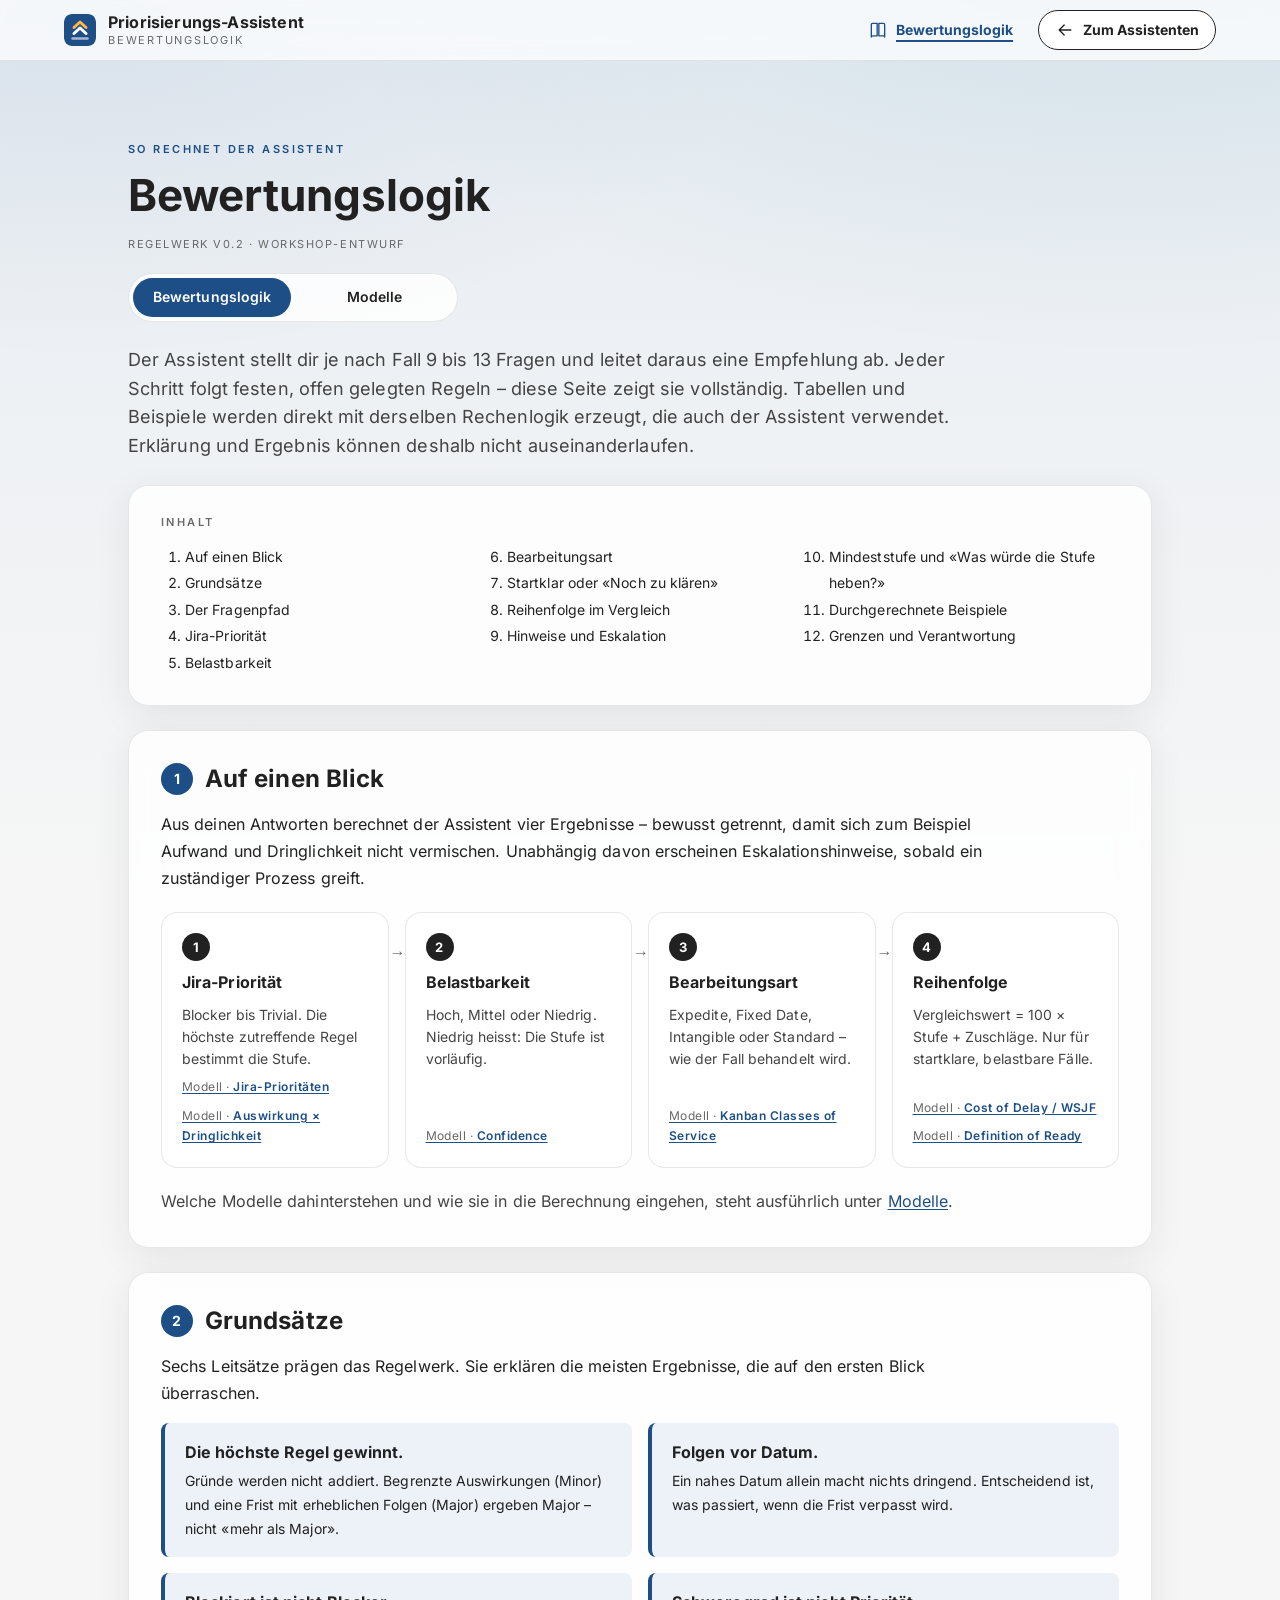
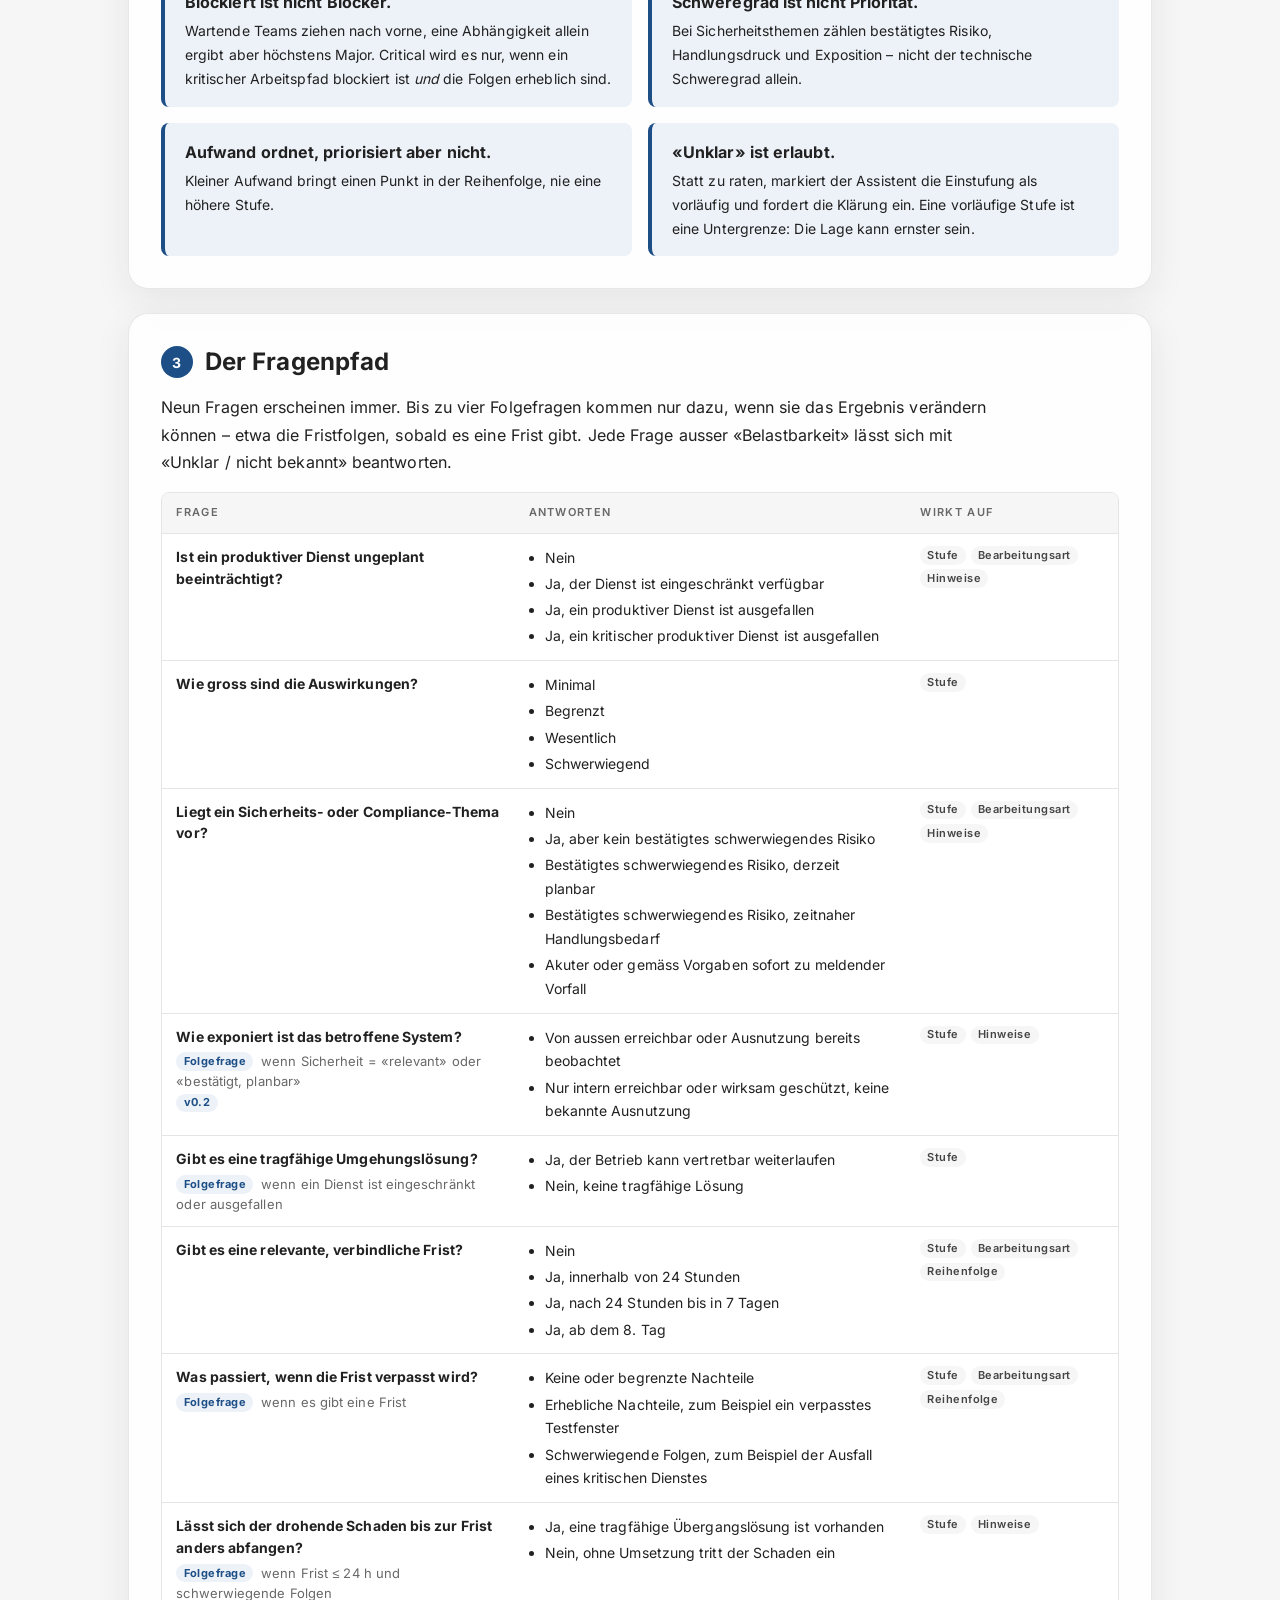
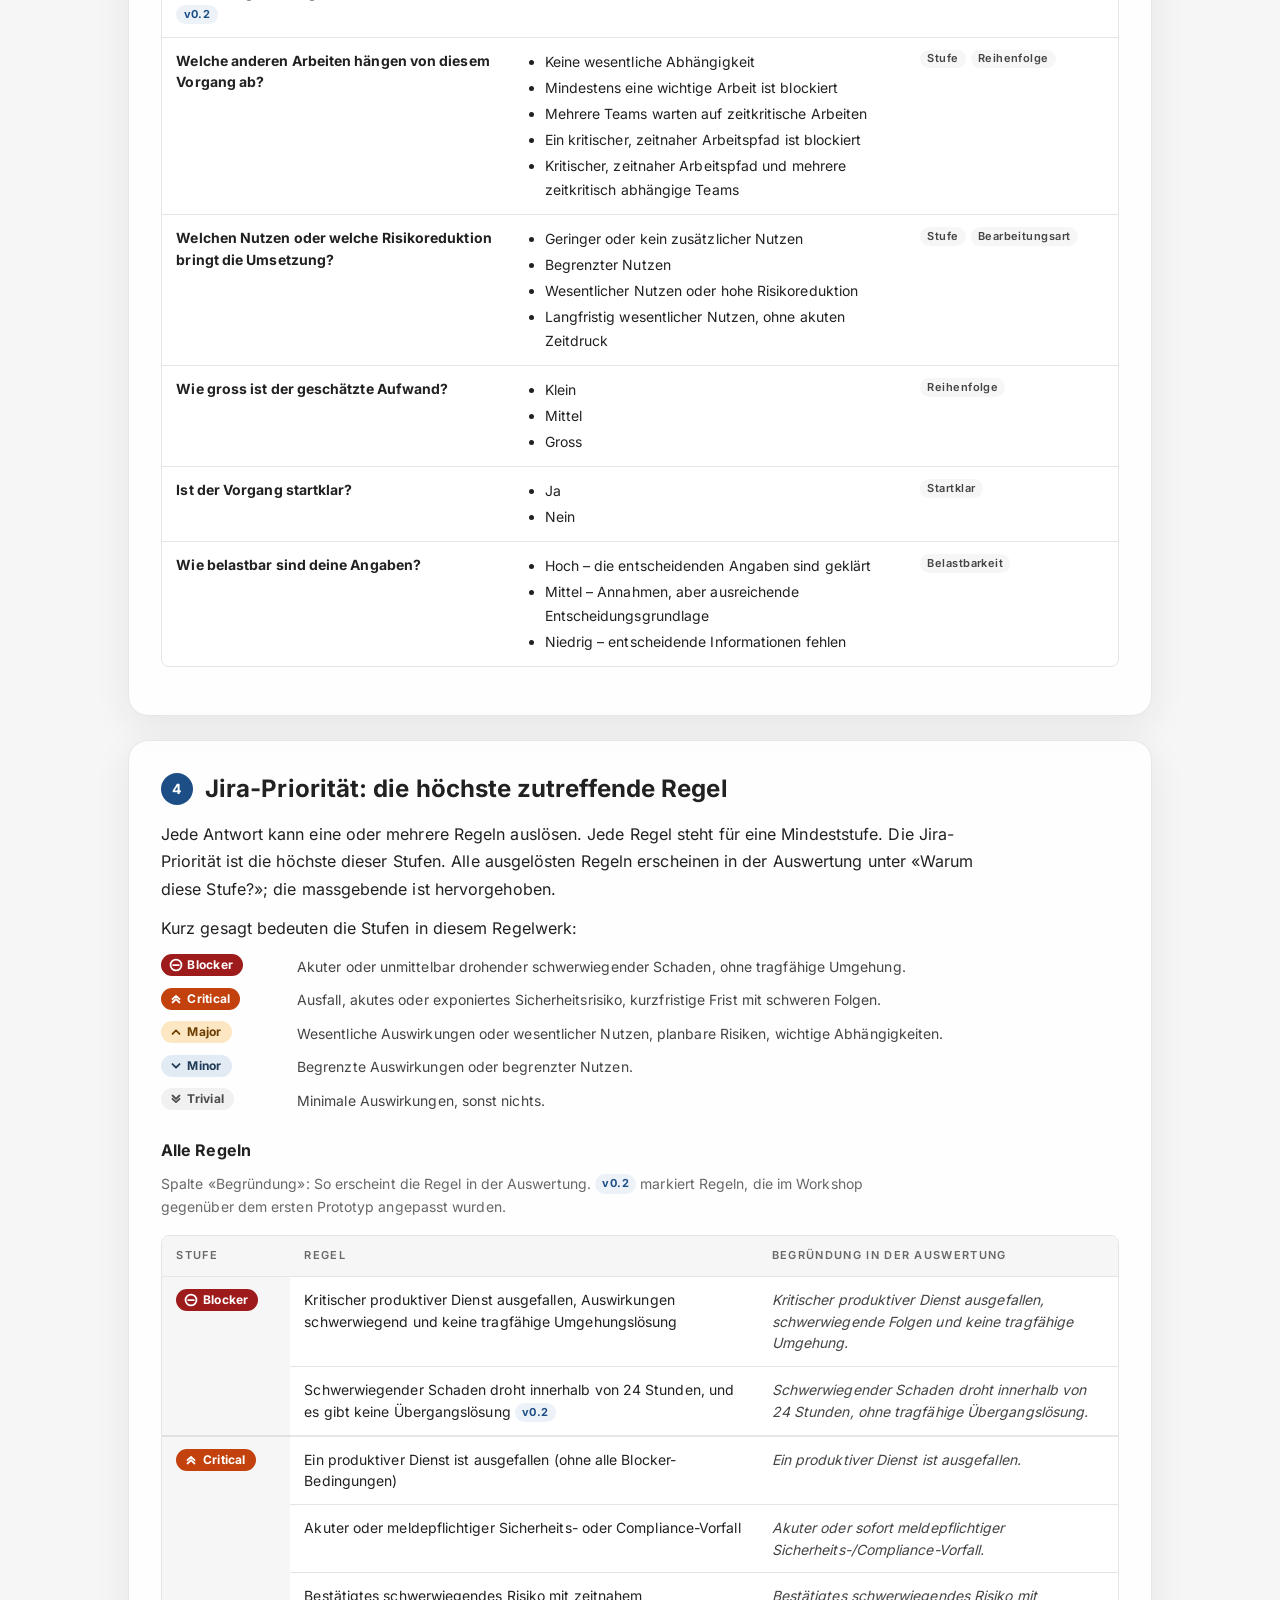
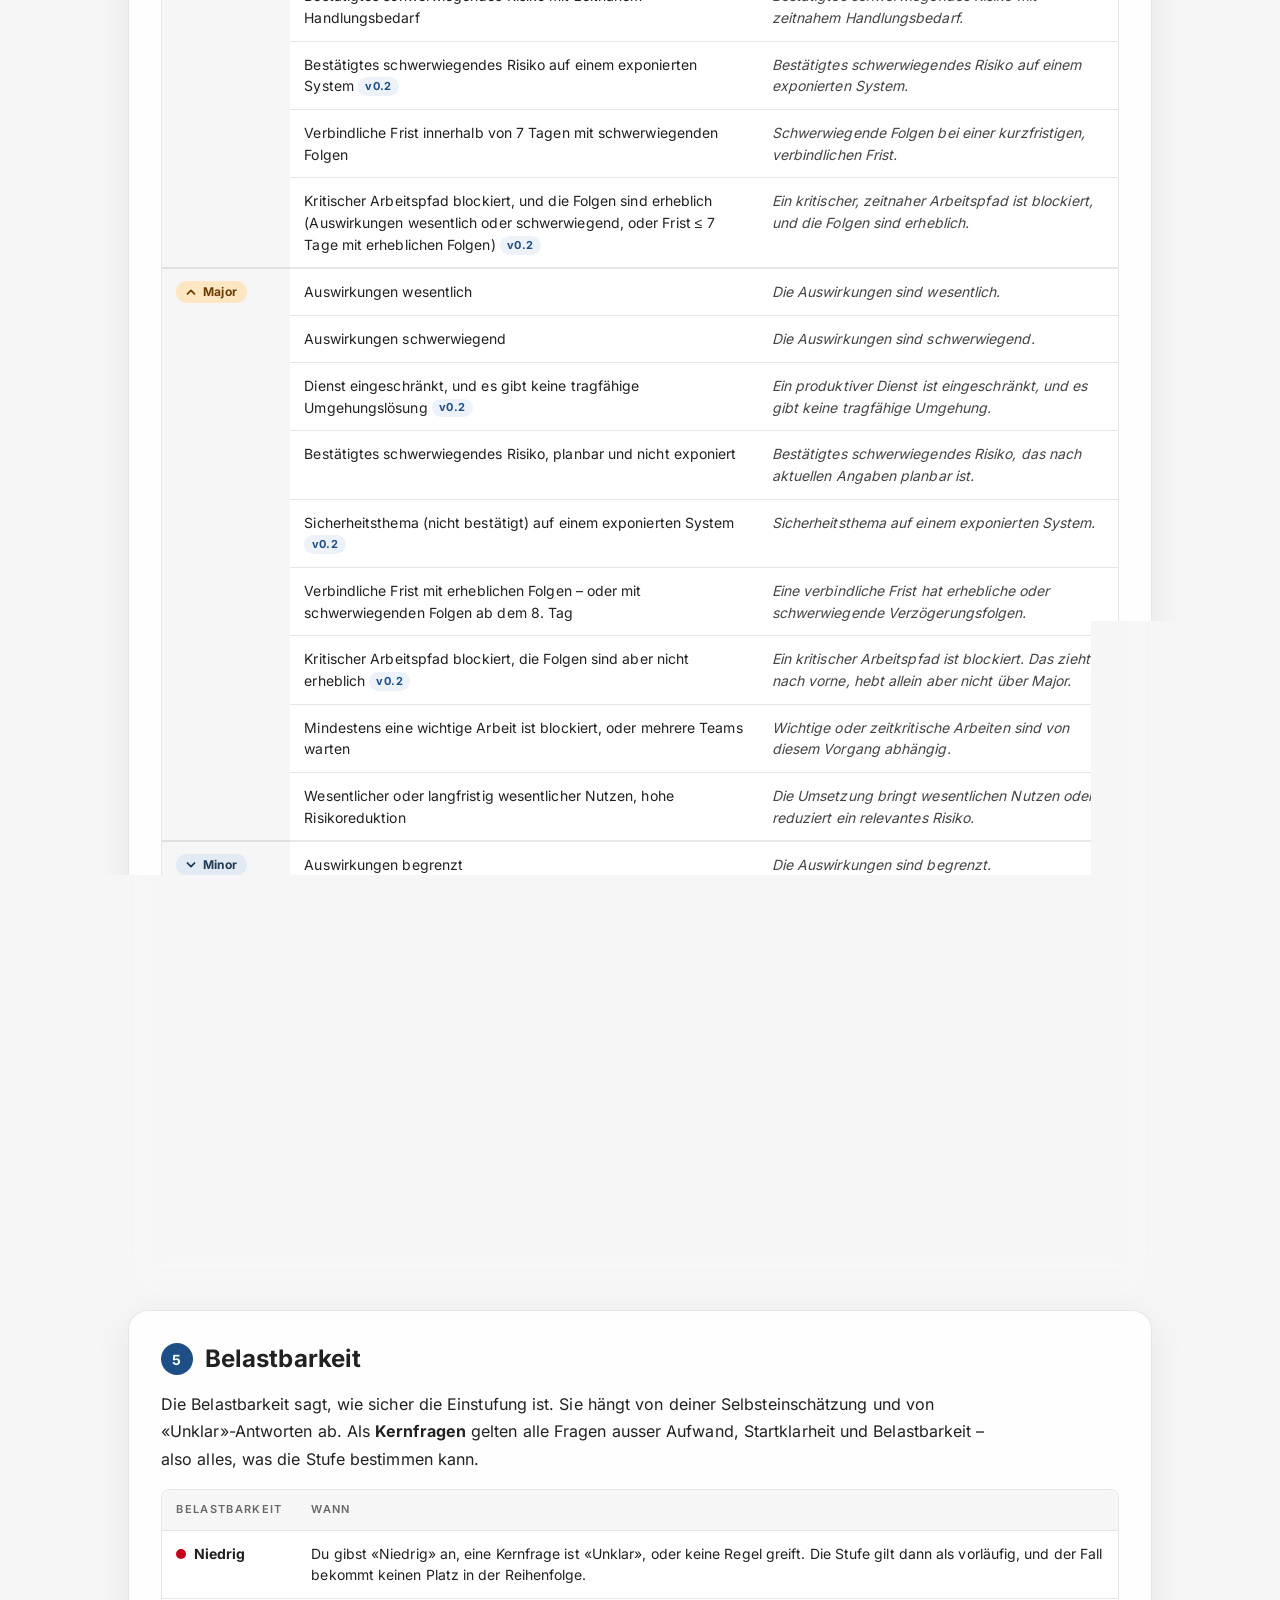
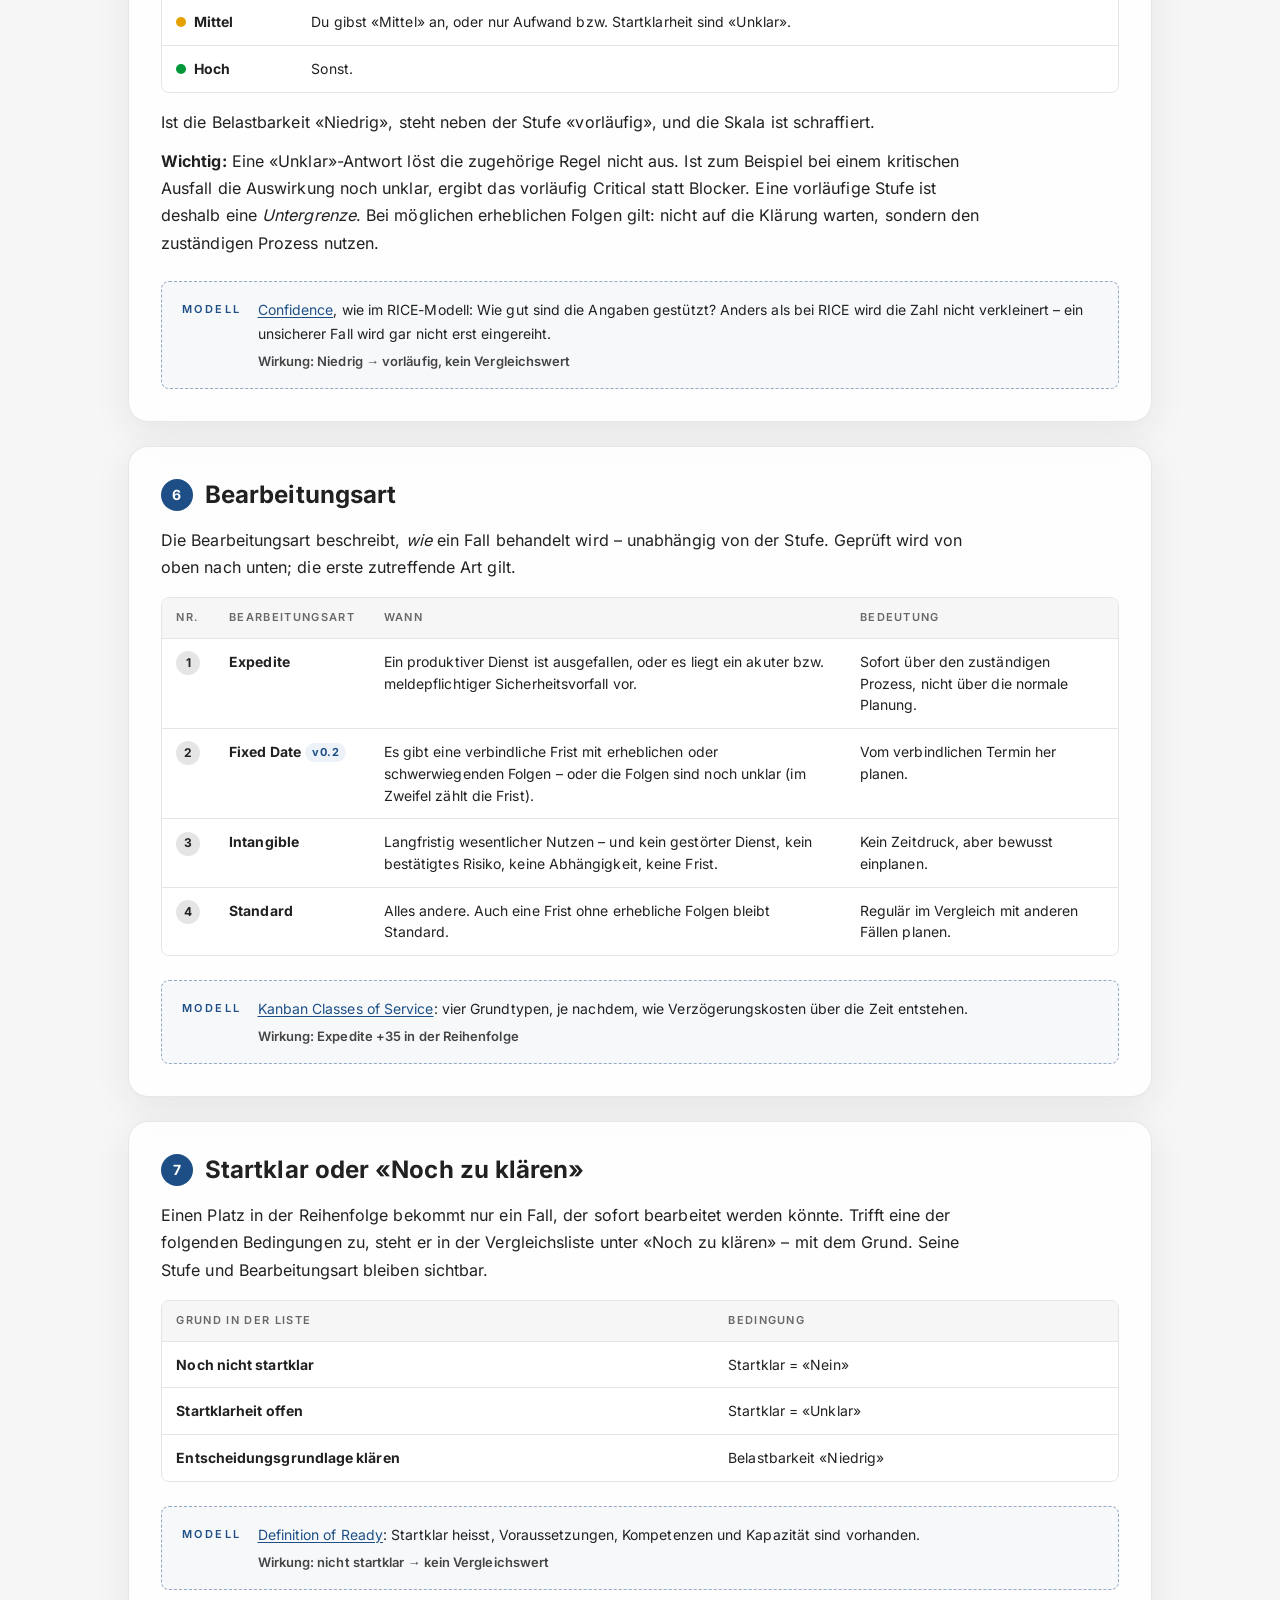
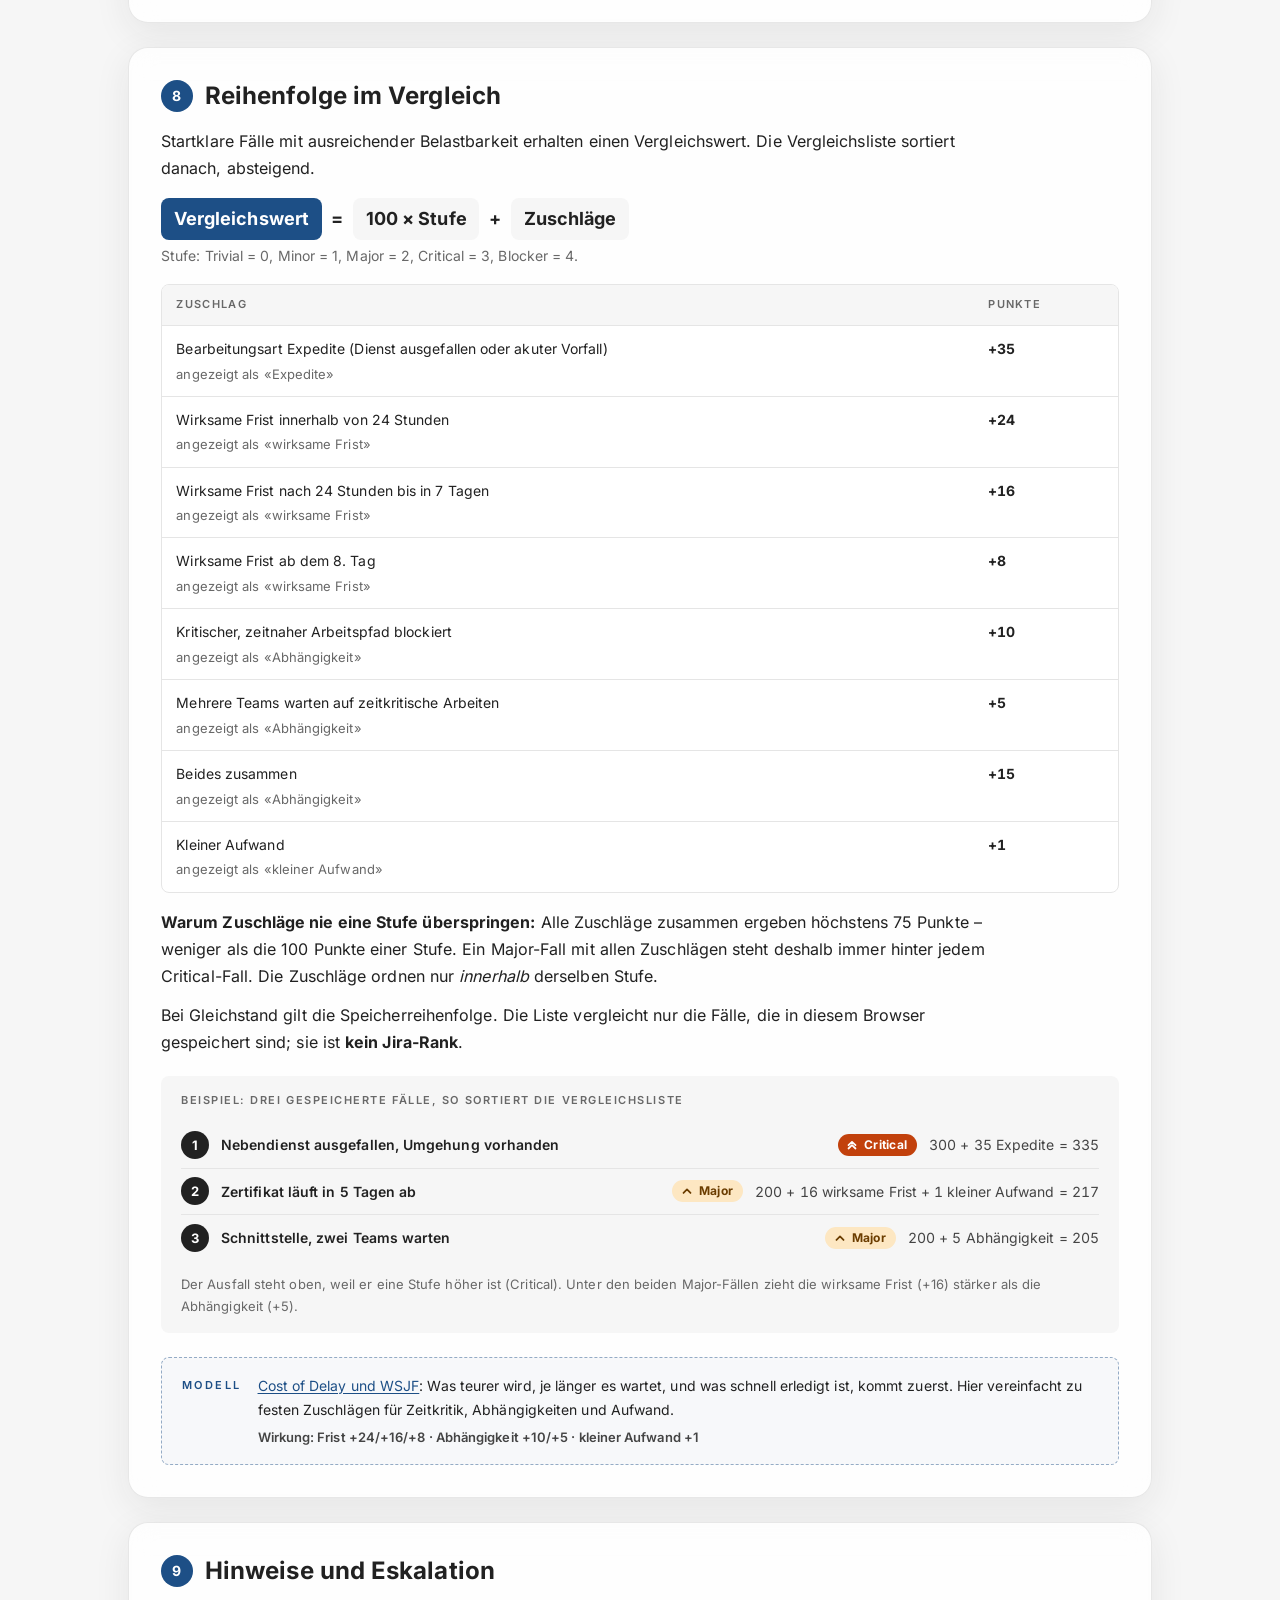
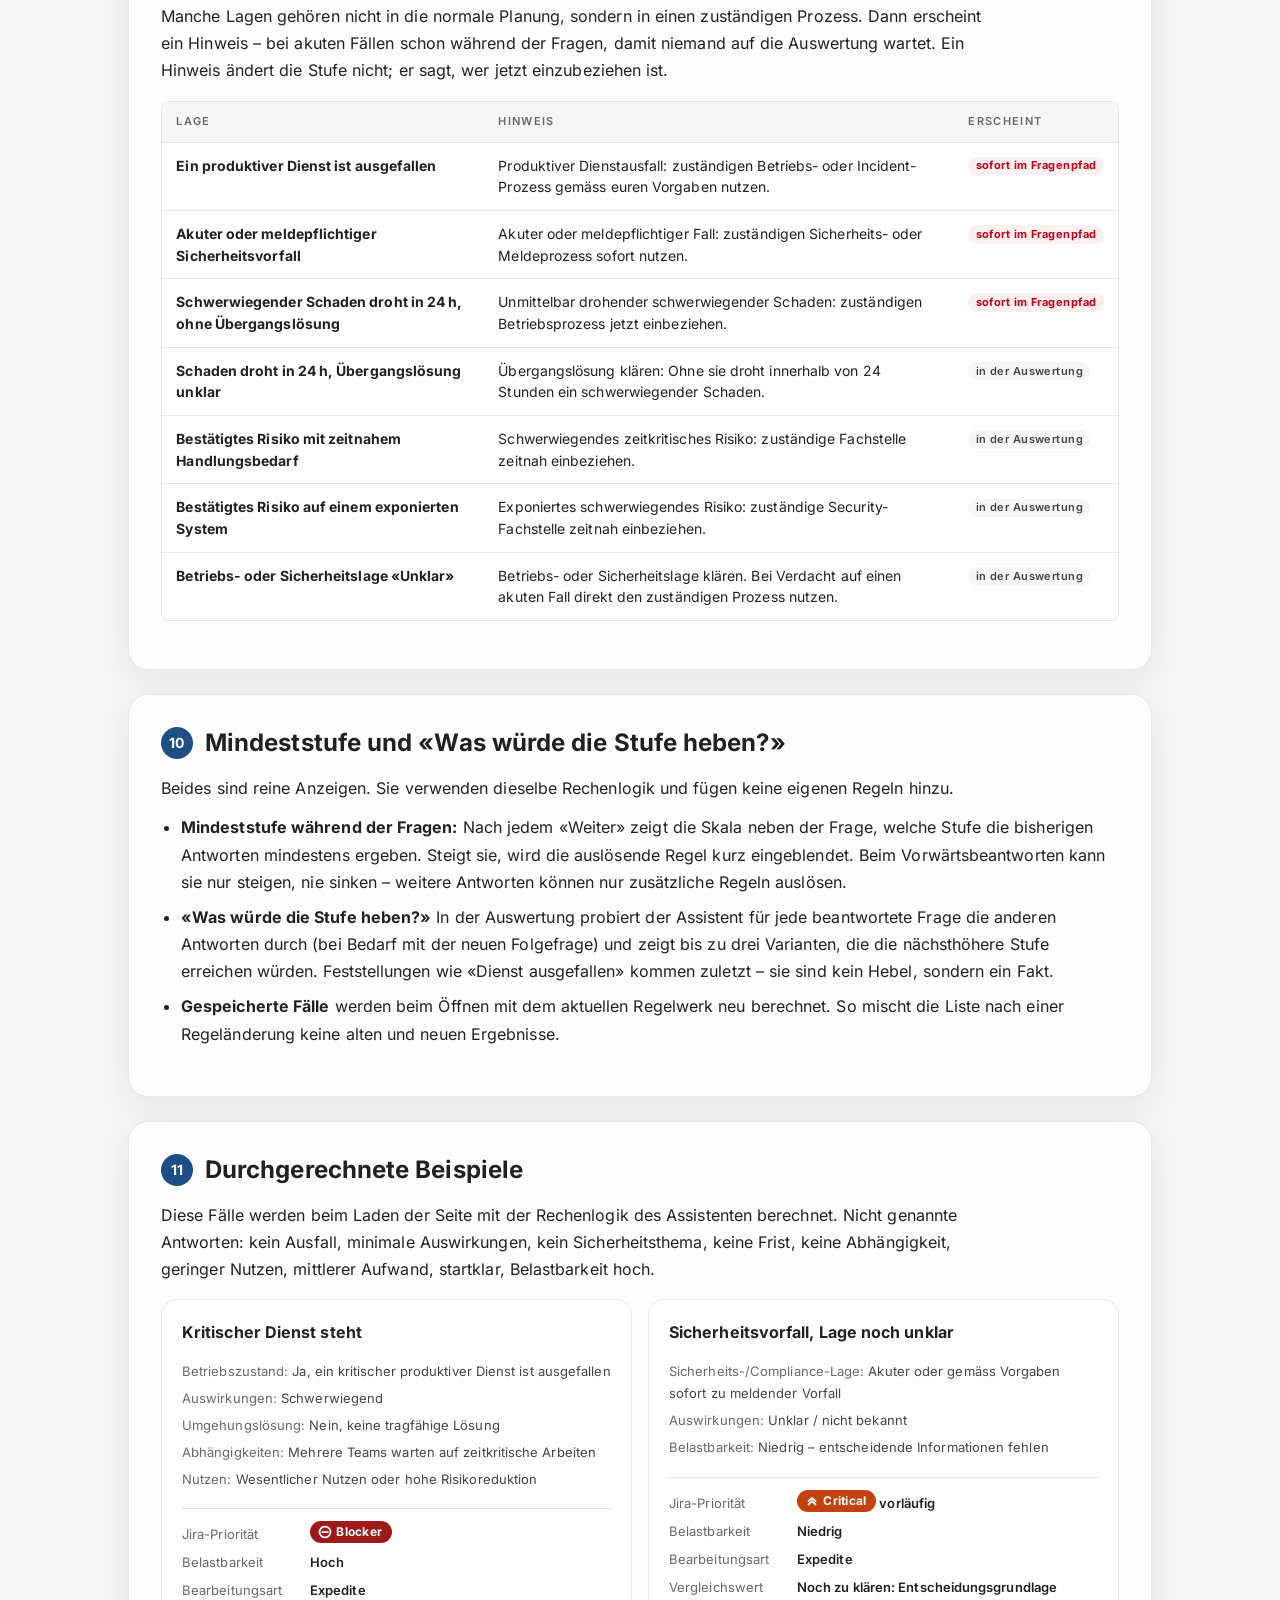
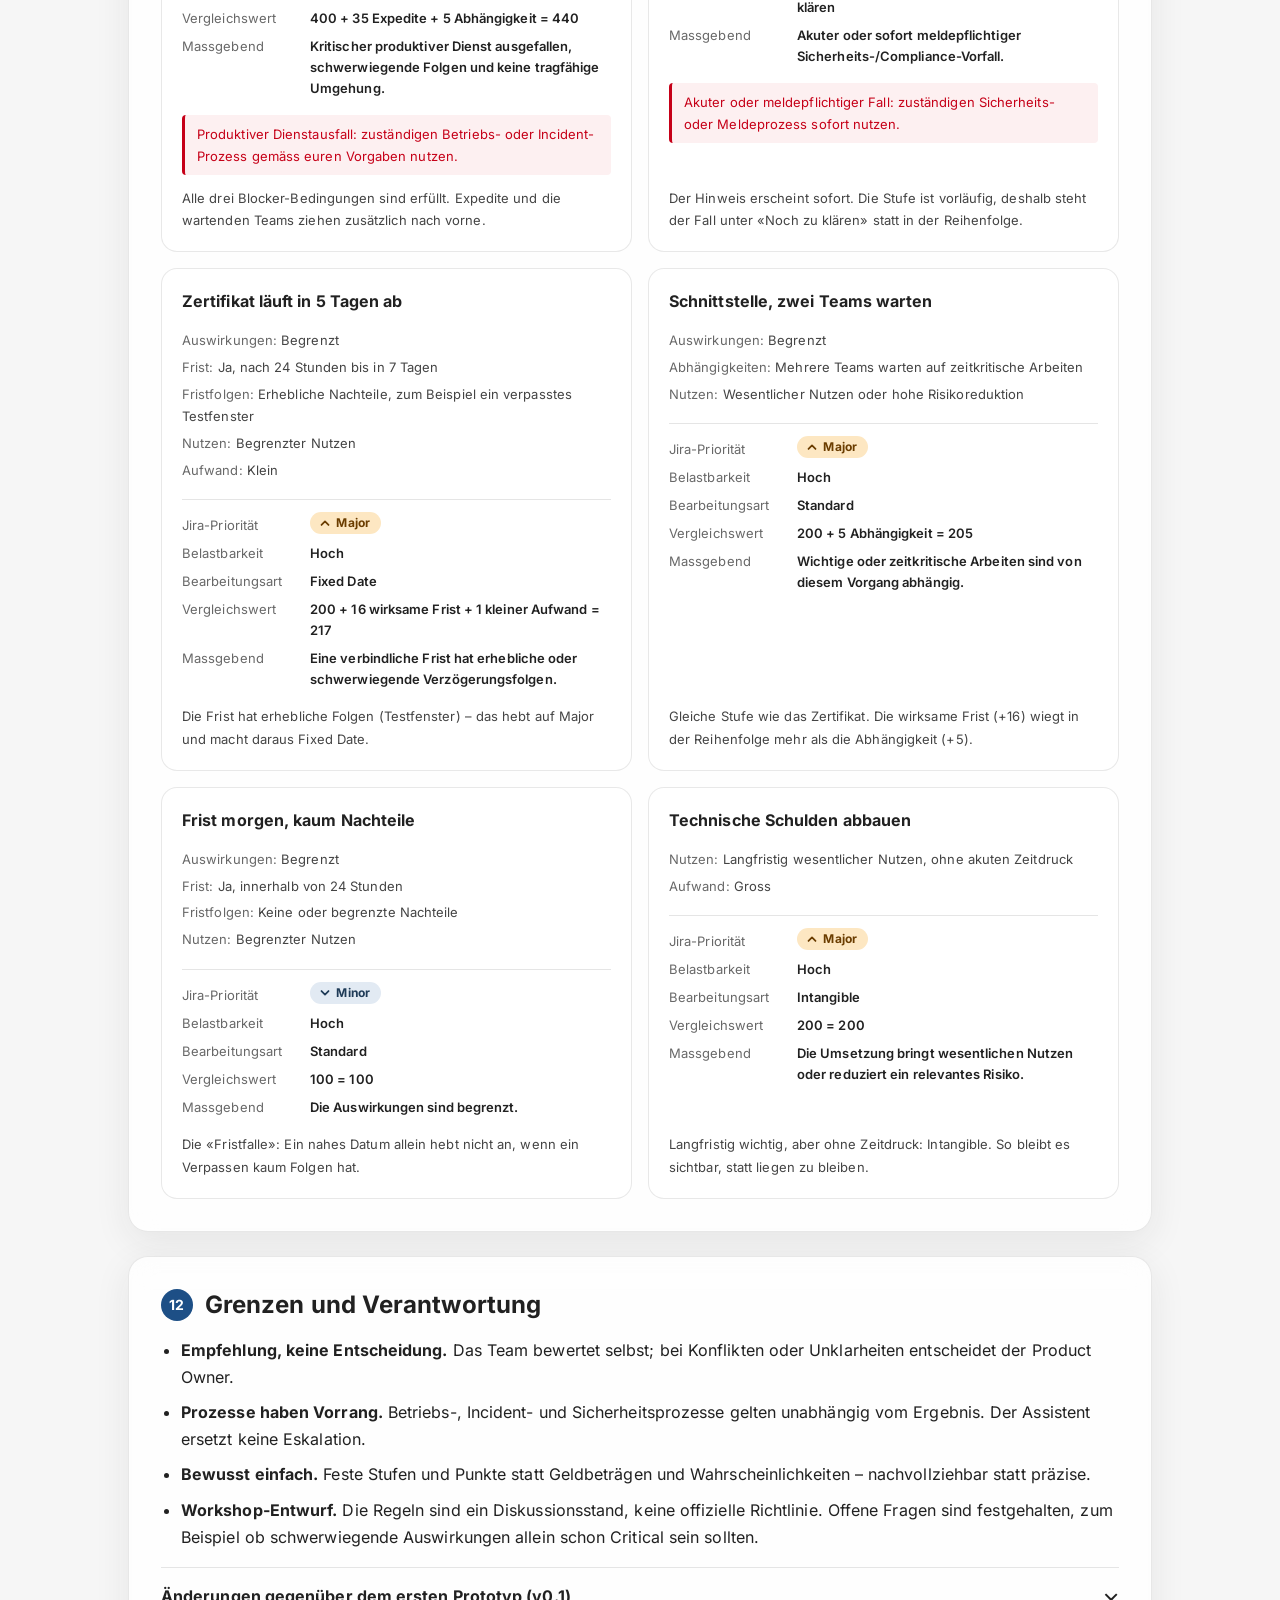
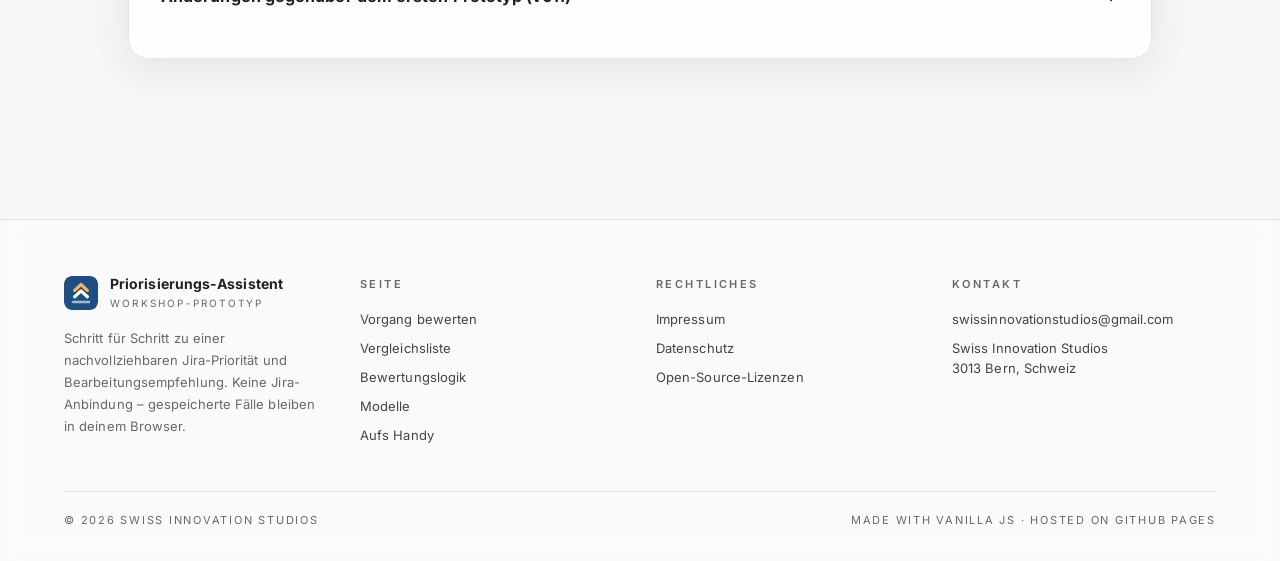
==== commit 7ed92c2f: "Priorisierungs-Assistent: c5b0f0e" ====
--- a/bewertungslogik.html
+++ b/bewertungslogik.html
@@ -5,6 +5,20 @@
 <meta name="viewport" content="width=device-width, initial-scale=1">
 <title>Bewertungslogik · Priorisierungs-Assistent</title>
 <meta name="description" content="So rechnet der Priorisierungs-Assistent: Fragen, Regeln für die Jira-Priorität, Belastbarkeit, Bearbeitungsart und Reihenfolge – mit durchgerechneten Beispielen.">
+<!-- OG -->
+<meta property="og:type" content="website">
+<meta property="og:site_name" content="Swiss Innovation Studios">
+<meta property="og:locale" content="de_CH">
+<meta property="og:title" content="Bewertungslogik · Priorisierungs-Assistent">
+<meta property="og:description" content="So rechnet der Priorisierungs-Assistent: Fragen, Regeln für die Jira-Priorität, Belastbarkeit, Bearbeitungsart und Reihenfolge – mit durchgerechneten Beispielen.">
+<meta property="og:url" content="https://swissinnovationstudios.github.io/priorisierungs-assistent/bewertungslogik.html">
+<meta property="og:image" content="https://swissinnovationstudios.github.io/priorisierungs-assistent/assets/og-image.jpg">
+<meta property="og:image:type" content="image/jpeg">
+<meta property="og:image:width" content="1200">
+<meta property="og:image:height" content="630">
+<meta property="og:image:alt" content="Priorisierungs-Assistent – Schritt für Schritt zur nachvollziehbaren Jira-Priorität">
+<meta name="twitter:card" content="summary_large_image">
+<!-- /OG -->
 <meta name="robots" content="noindex">
 <meta name="theme-color" content="#ffffff">
 <meta name="color-scheme" content="light">
@@ -109,10 +123,10 @@
       <ul class="app-principles">
         <li><strong>Die höchste Regel gewinnt.</strong> Gründe werden nicht addiert. Begrenzte Auswirkungen (Minor) und eine Frist mit erheblichen Folgen (Major) ergeben Major – nicht «mehr als Major».</li>
         <li><strong>Folgen vor Datum.</strong> Ein nahes Datum allein macht nichts dringend. Entscheidend ist, was passiert, wenn die Frist verpasst wird.</li>
-        <li><strong>Blockiert ist nicht Blocker.</strong> Wartende Teams ziehen nach vorne. Über Major hebt eine Blockade nur, wenn auch die Folgen erheblich sind.</li>
+        <li><strong>Blockiert ist nicht Blocker.</strong> Wartende Teams ziehen nach vorne, eine Abhängigkeit allein ergibt aber höchstens Major. Critical wird es nur, wenn ein kritischer Arbeitspfad blockiert ist <em>und</em> die Folgen erheblich sind.</li>
         <li><strong>Schweregrad ist nicht Priorität.</strong> Bei Sicherheitsthemen zählen bestätigtes Risiko, Handlungsdruck und Exposition – nicht der technische Schweregrad allein.</li>
         <li><strong>Aufwand ordnet, priorisiert aber nicht.</strong> Kleiner Aufwand bringt einen Punkt in der Reihenfolge, nie eine höhere Stufe.</li>
-        <li><strong>«Unklar» ist erlaubt.</strong> Statt zu raten, markiert der Assistent die Einstufung als vorläufig und fordert die Klärung ein.</li>
+        <li><strong>«Unklar» ist erlaubt.</strong> Statt zu raten, markiert der Assistent die Einstufung als vorläufig und fordert die Klärung ein. Eine vorläufige Stufe ist eine Untergrenze: Die Lage kann ernster sein.</li>
       </ul>
     </section>
 
@@ -149,7 +163,8 @@
       <h2 class="app-info__h2" id="h-belastbarkeit"><span class="app-info__num">5</span>Belastbarkeit</h2>
       <p>Die Belastbarkeit sagt, wie sicher die Einstufung ist. Sie hängt von deiner Selbsteinschätzung und von «Unklar»-Antworten ab. Als <strong>Kernfragen</strong> gelten alle Fragen ausser Aufwand, Startklarheit und Belastbarkeit – also alles, was die Stufe bestimmen kann.</p>
       <div data-render="confidence"></div>
-      <p>Ist die Belastbarkeit «Niedrig», steht neben der Stufe «vorläufig», und die Skala ist schraffiert. Bei möglichen erheblichen Folgen gilt trotzdem: nicht auf die Klärung warten, sondern den zuständigen Prozess nutzen.</p>
+      <p>Ist die Belastbarkeit «Niedrig», steht neben der Stufe «vorläufig», und die Skala ist schraffiert.</p>
+      <p><strong>Wichtig:</strong> Eine «Unklar»-Antwort löst die zugehörige Regel nicht aus. Ist zum Beispiel bei einem kritischen Ausfall die Auswirkung noch unklar, ergibt das vorläufig Critical statt Blocker. Eine vorläufige Stufe ist deshalb eine <em>Untergrenze</em>. Bei möglichen erheblichen Folgen gilt: nicht auf die Klärung warten, sondern den zuständigen Prozess nutzen.</p>
       <div class="app-model-note" role="note">
         <span class="app-model-note__label">Modell</span>
         <p><a href="modelle.html#belastbarkeit">Confidence</a>, wie im RICE-Modell: Wie gut sind die Angaben gestützt? Anders als bei RICE wird die Zahl nicht verkleinert – ein unsicherer Fall wird gar nicht erst eingereiht.</p>
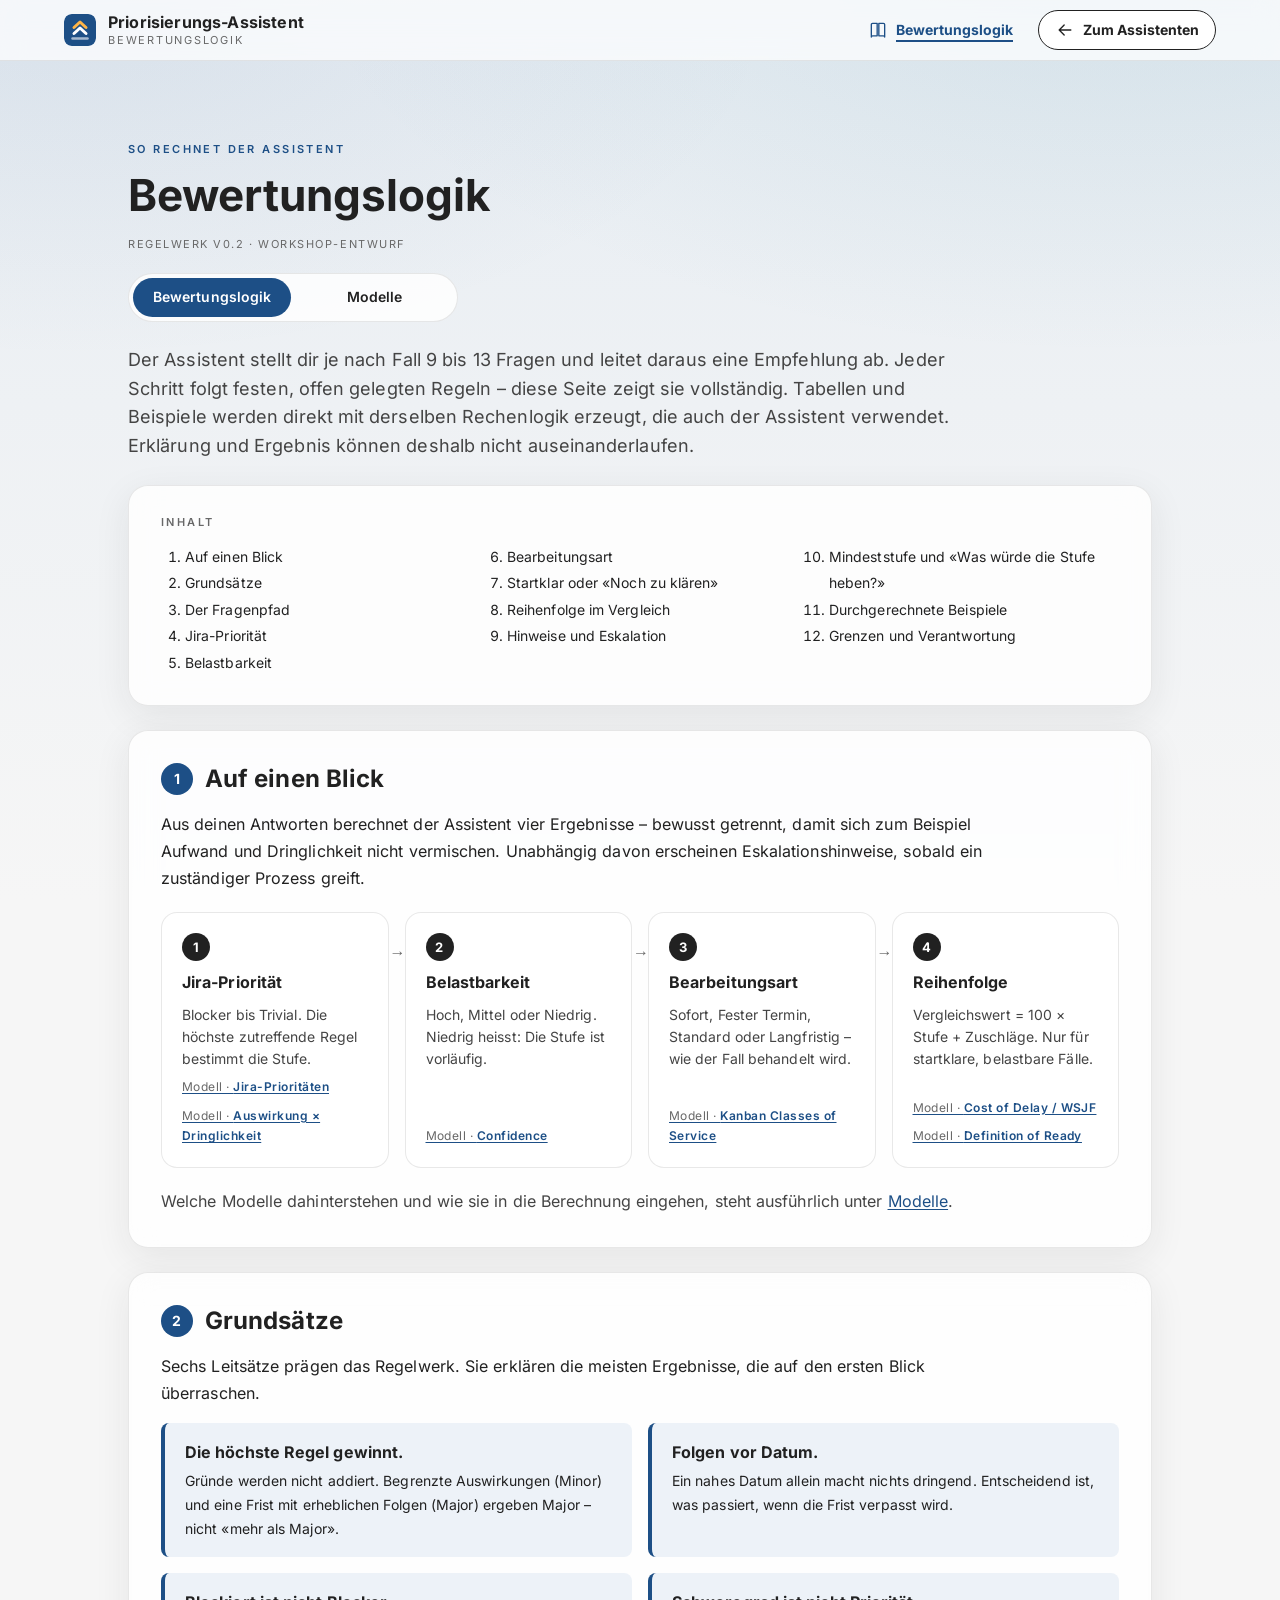
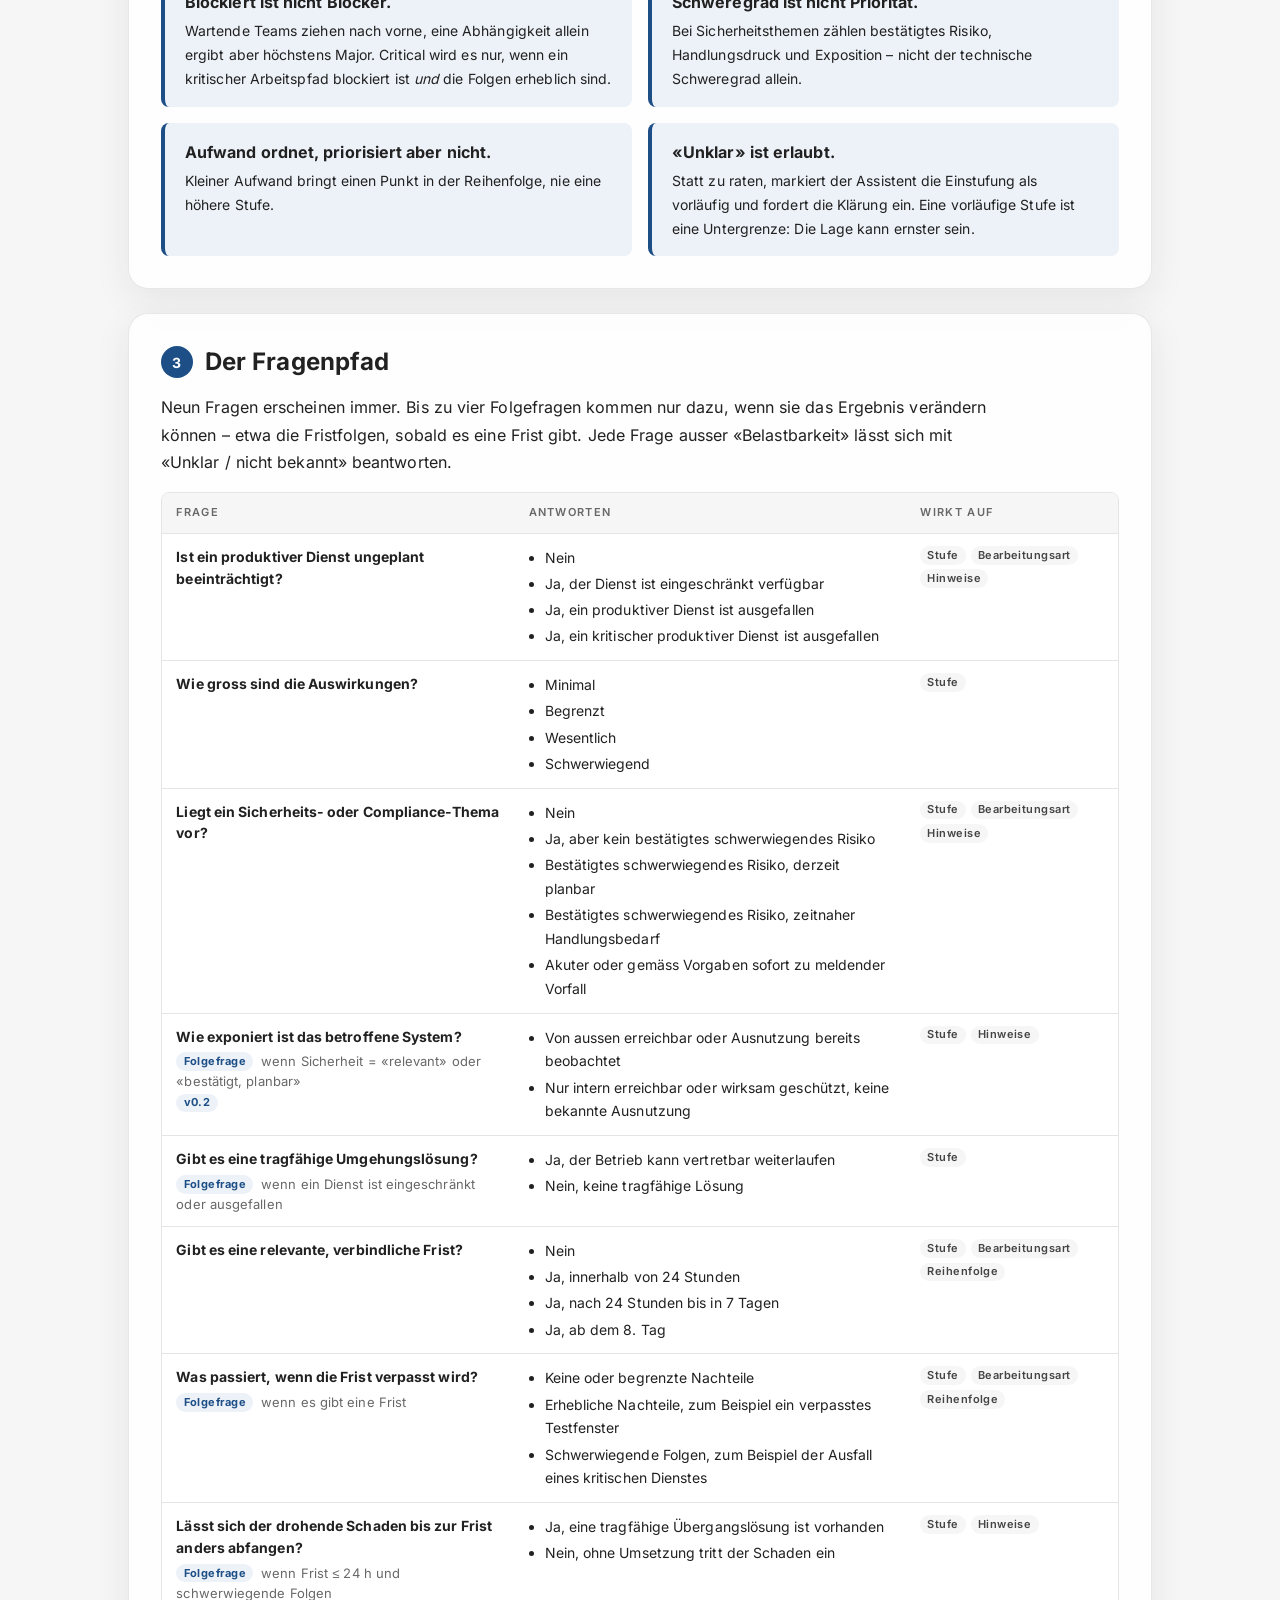
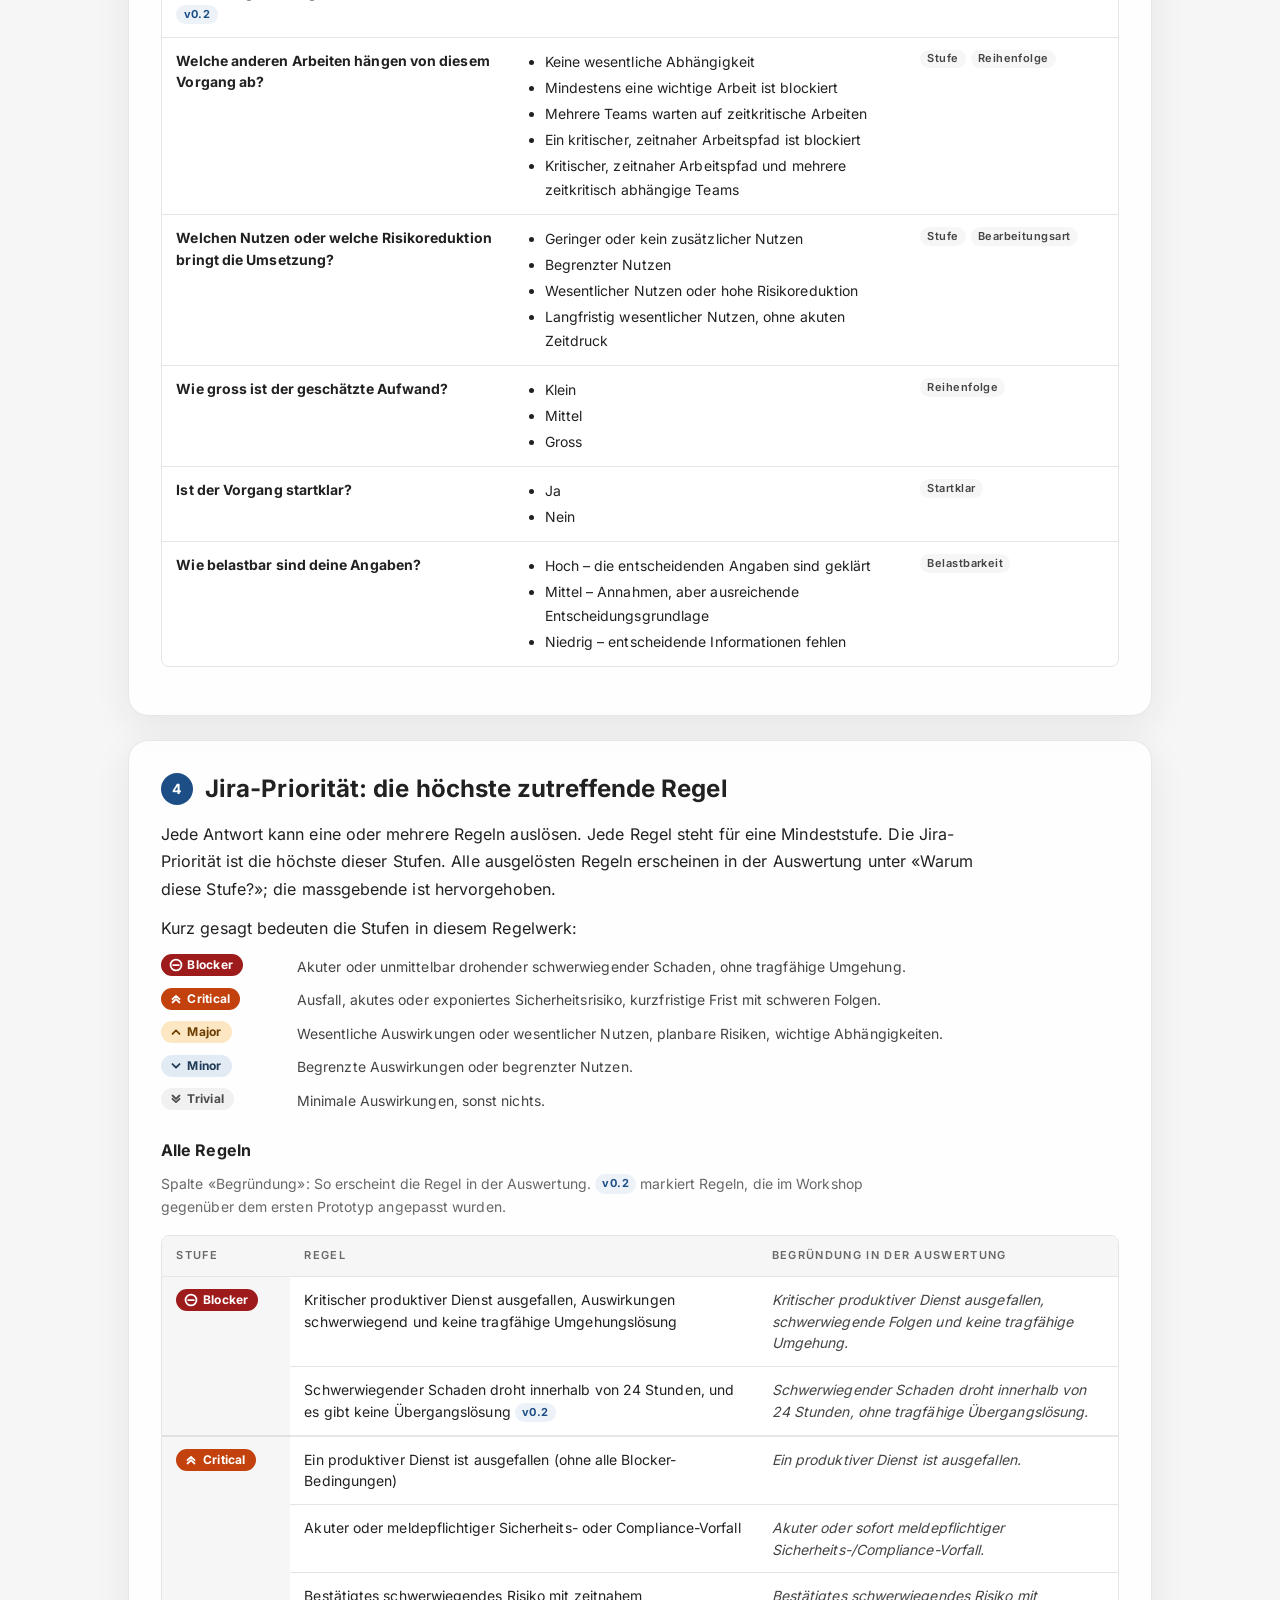
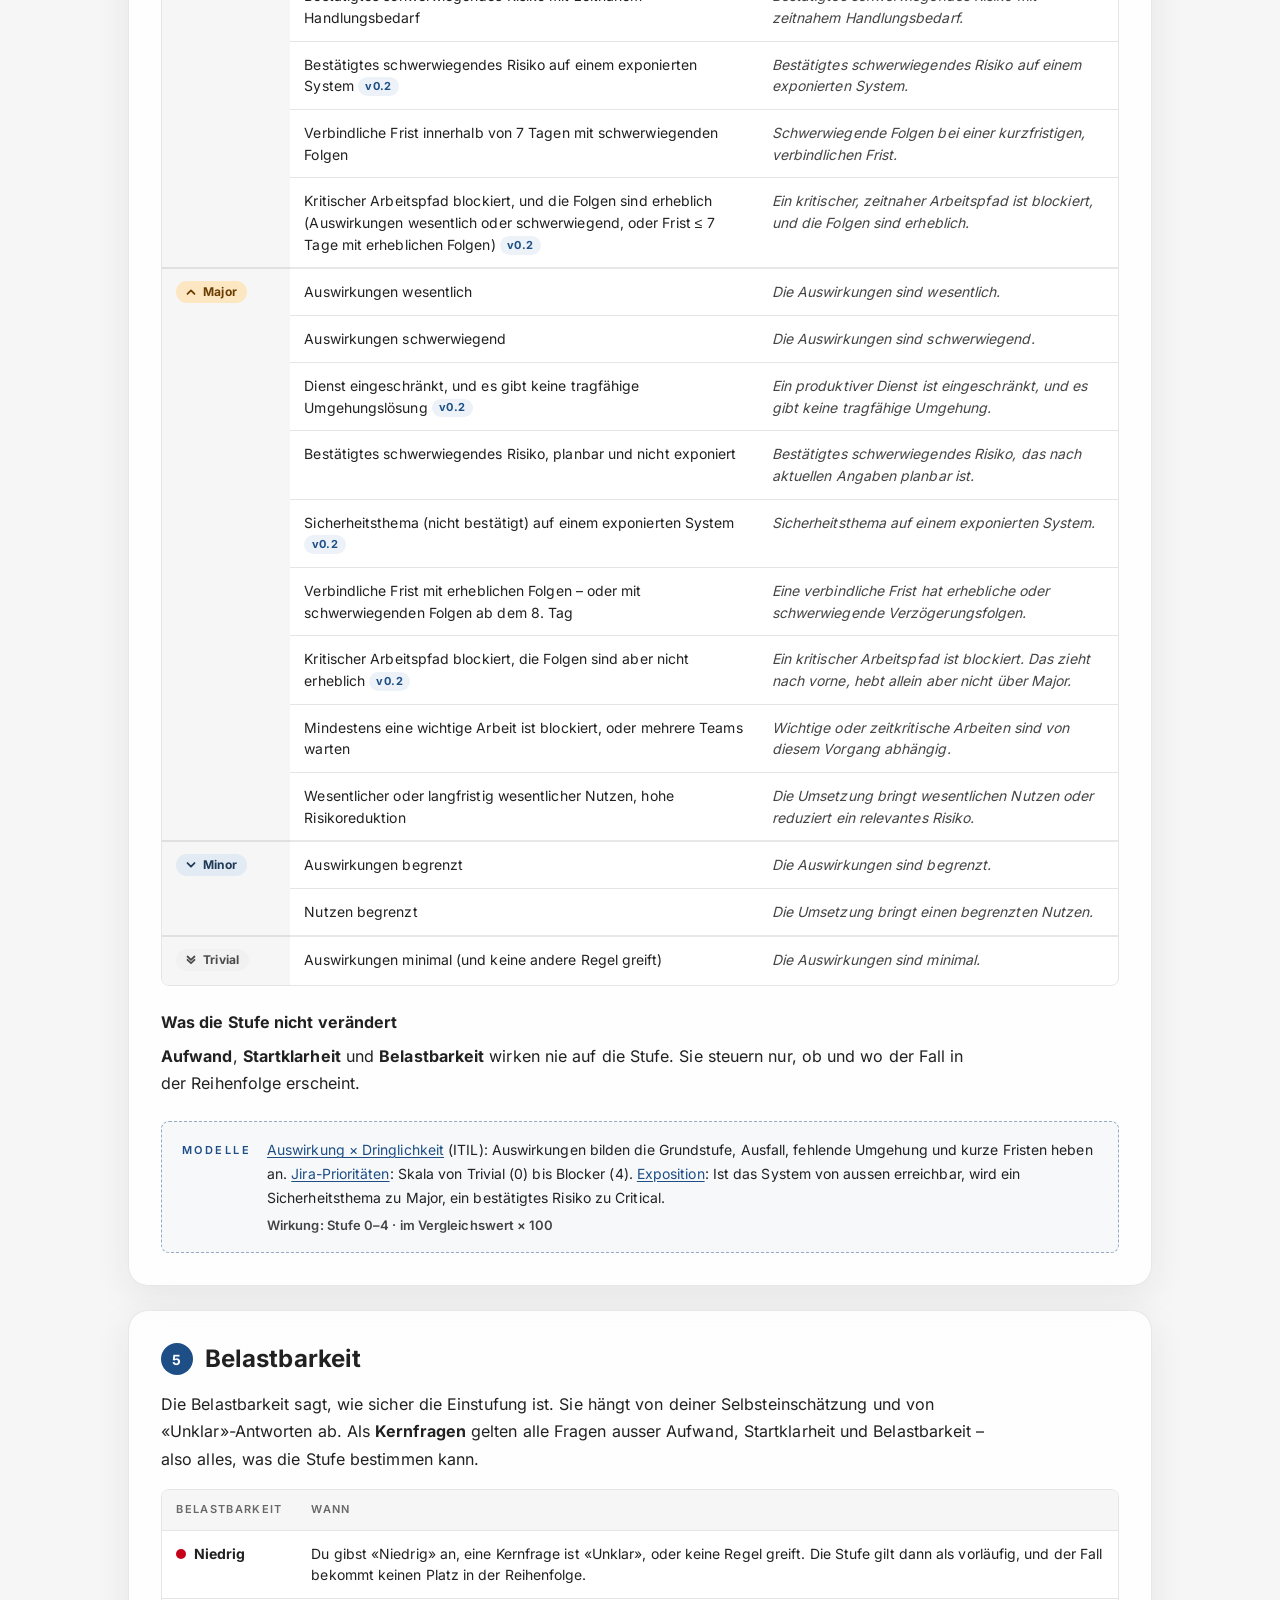
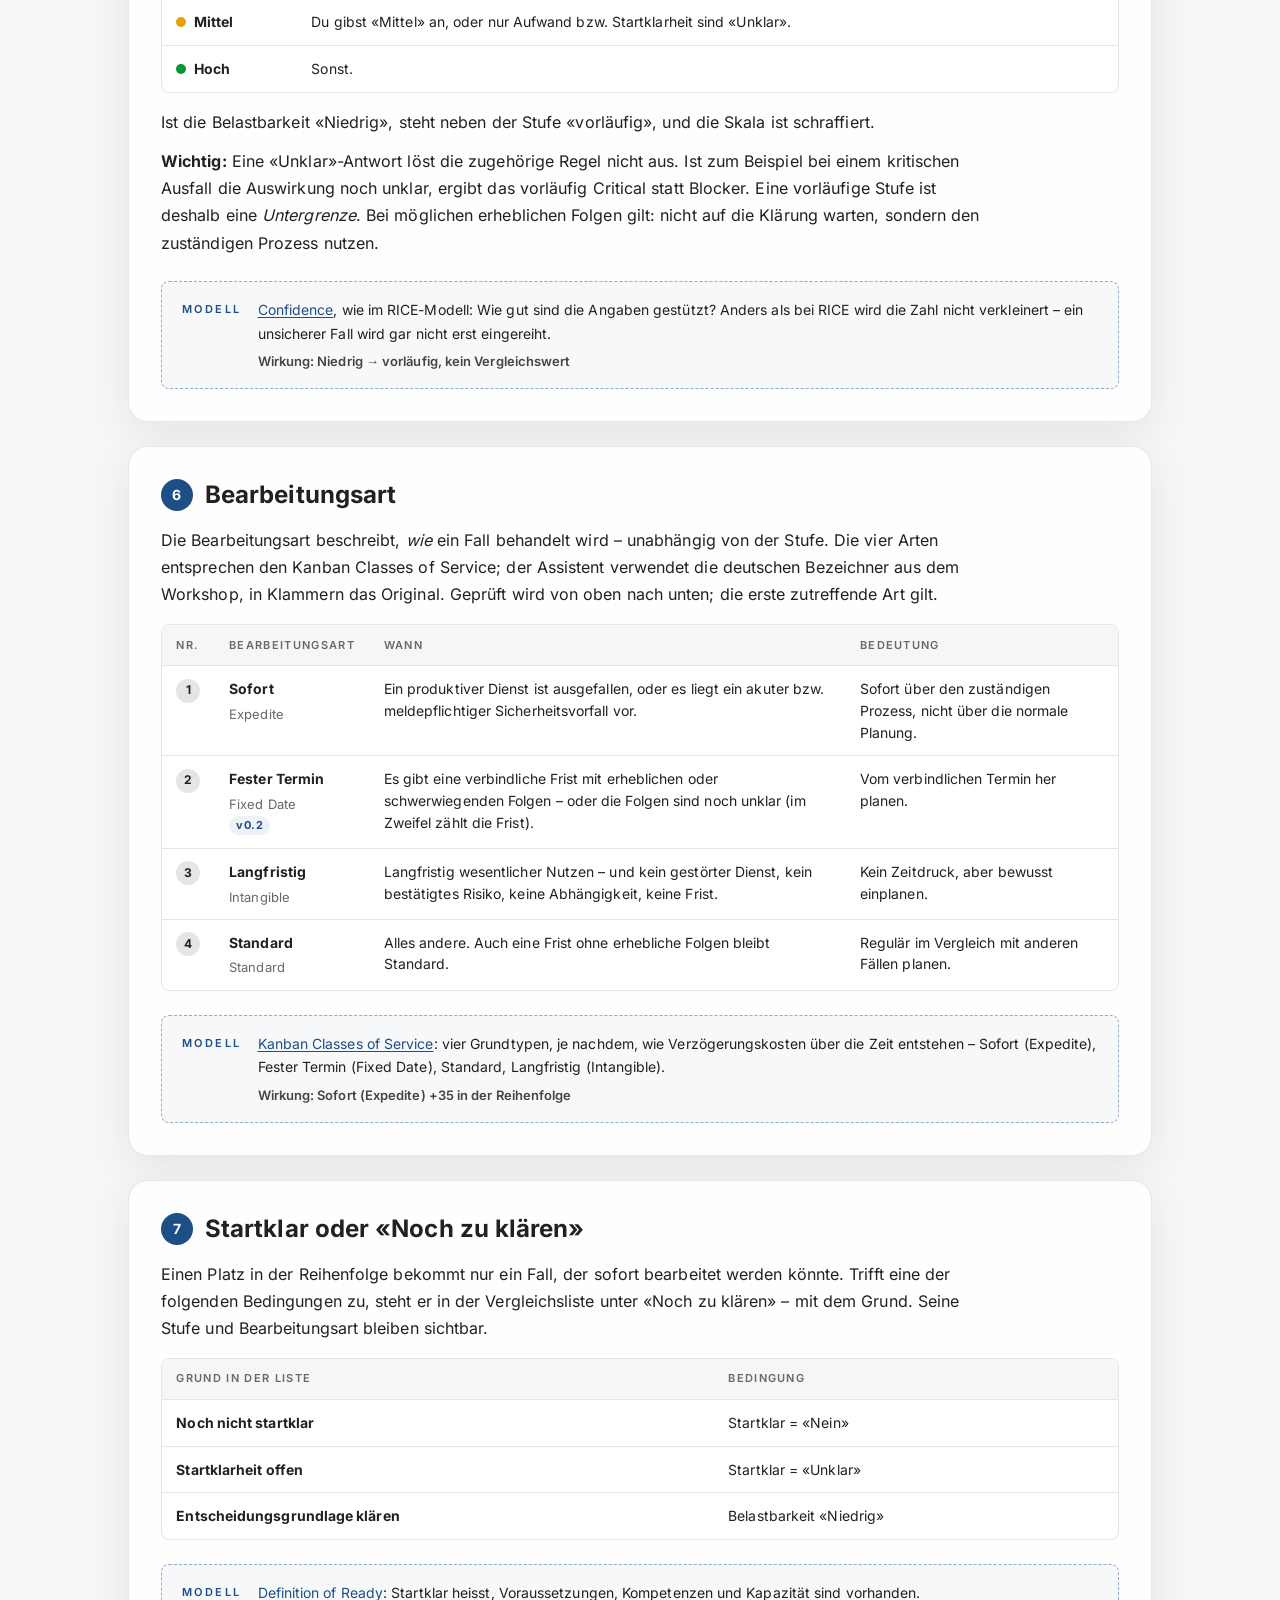
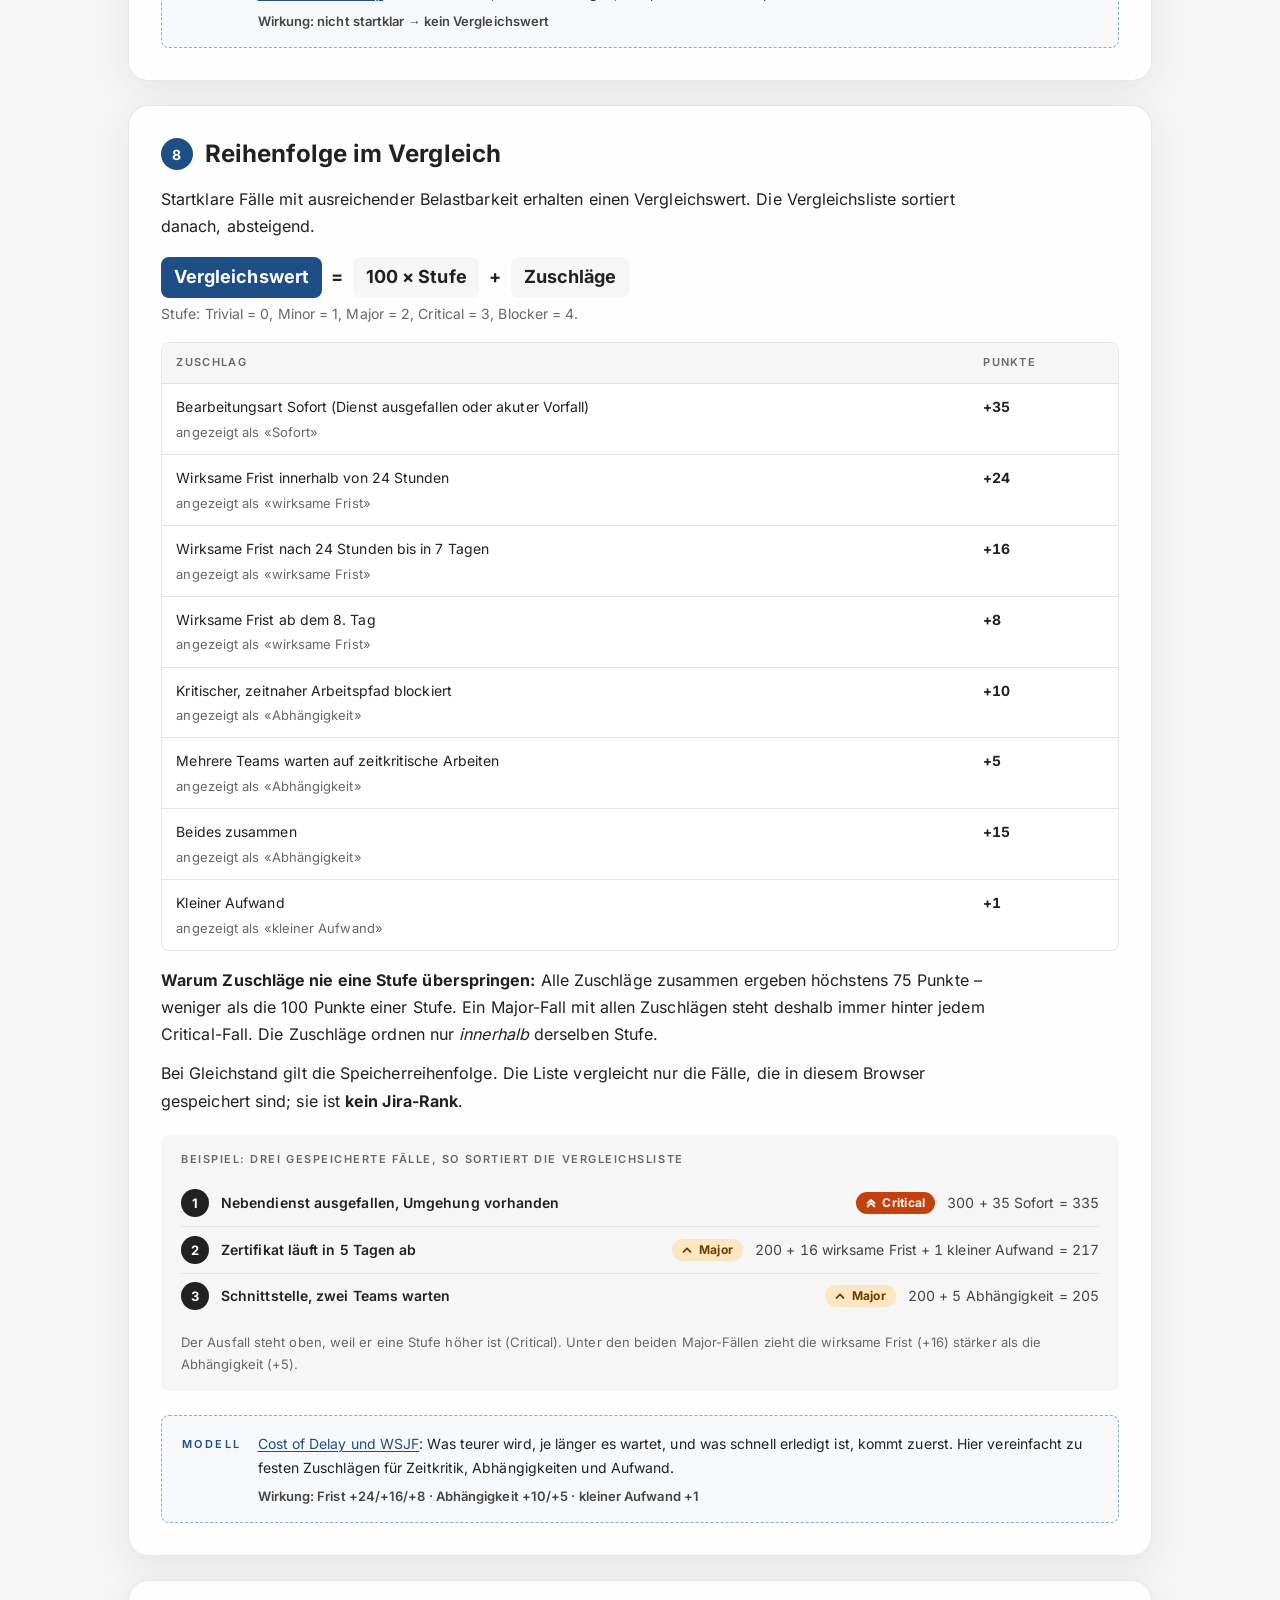
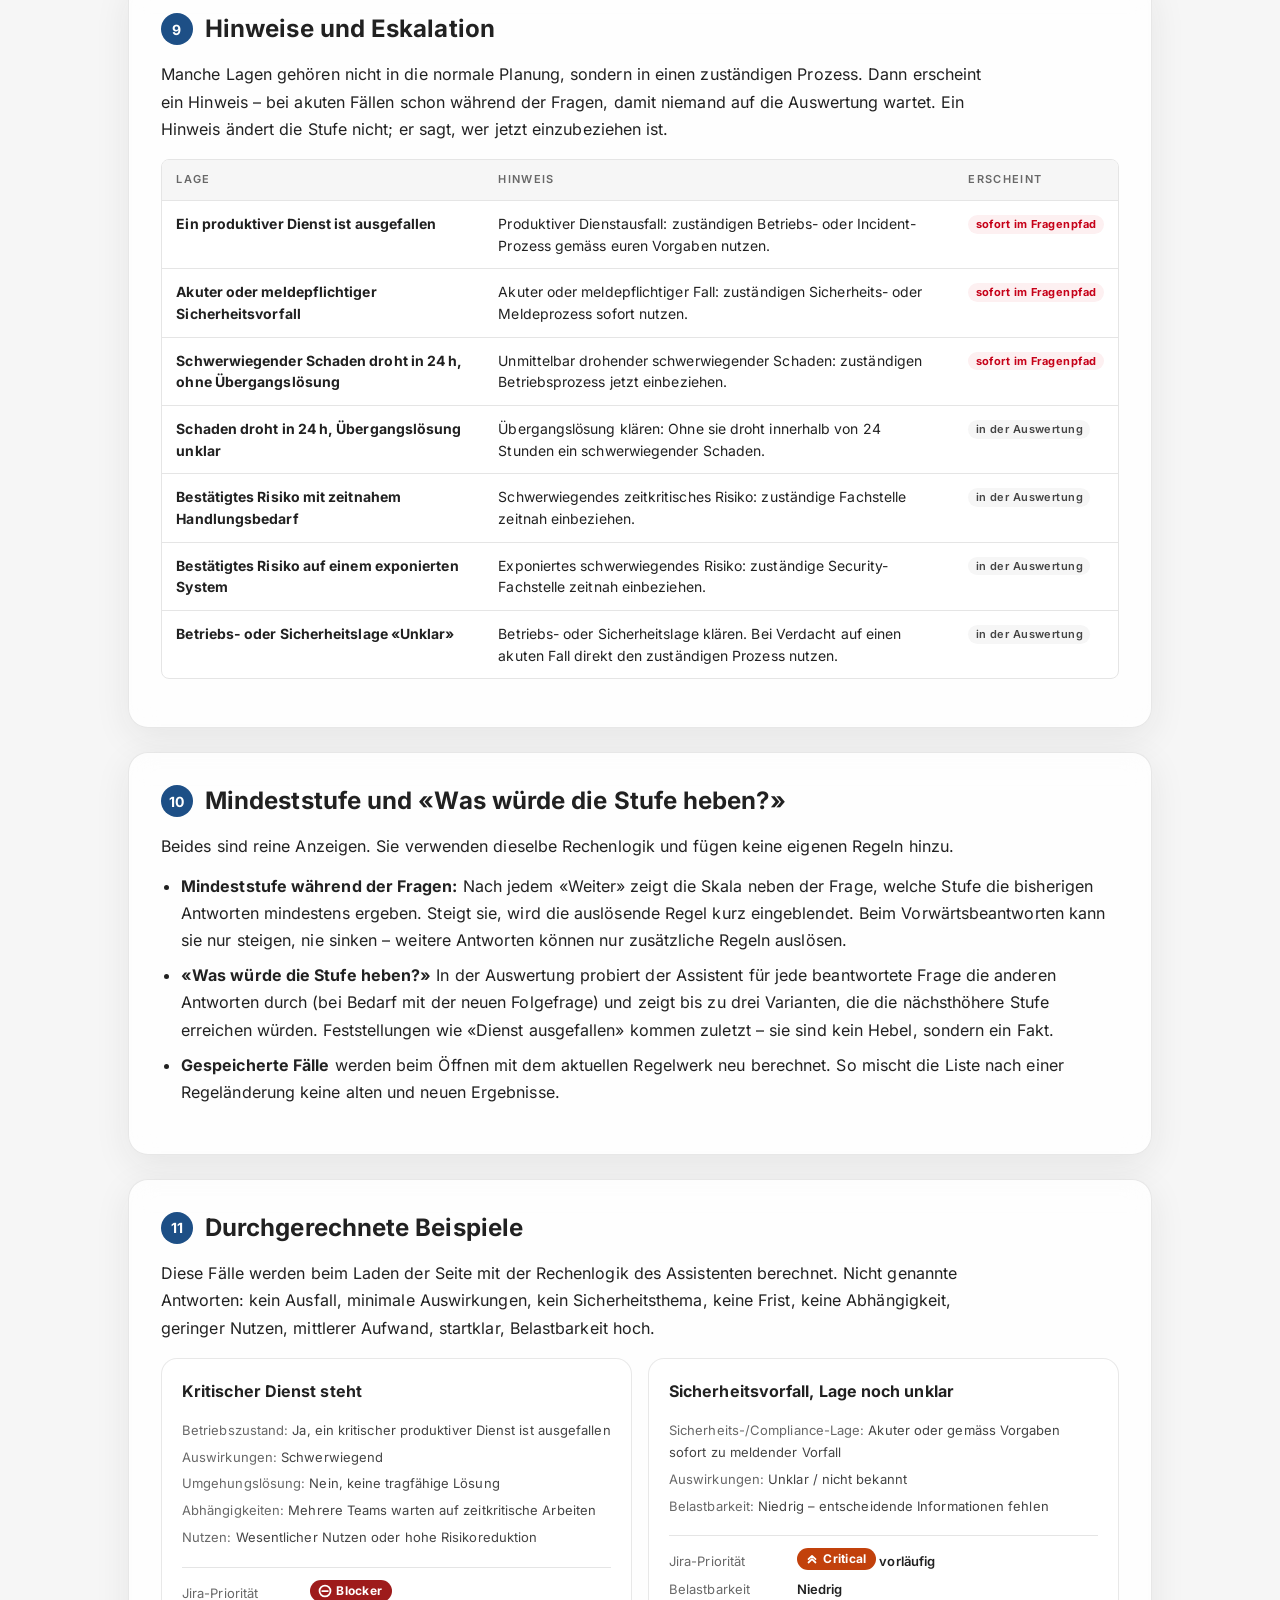
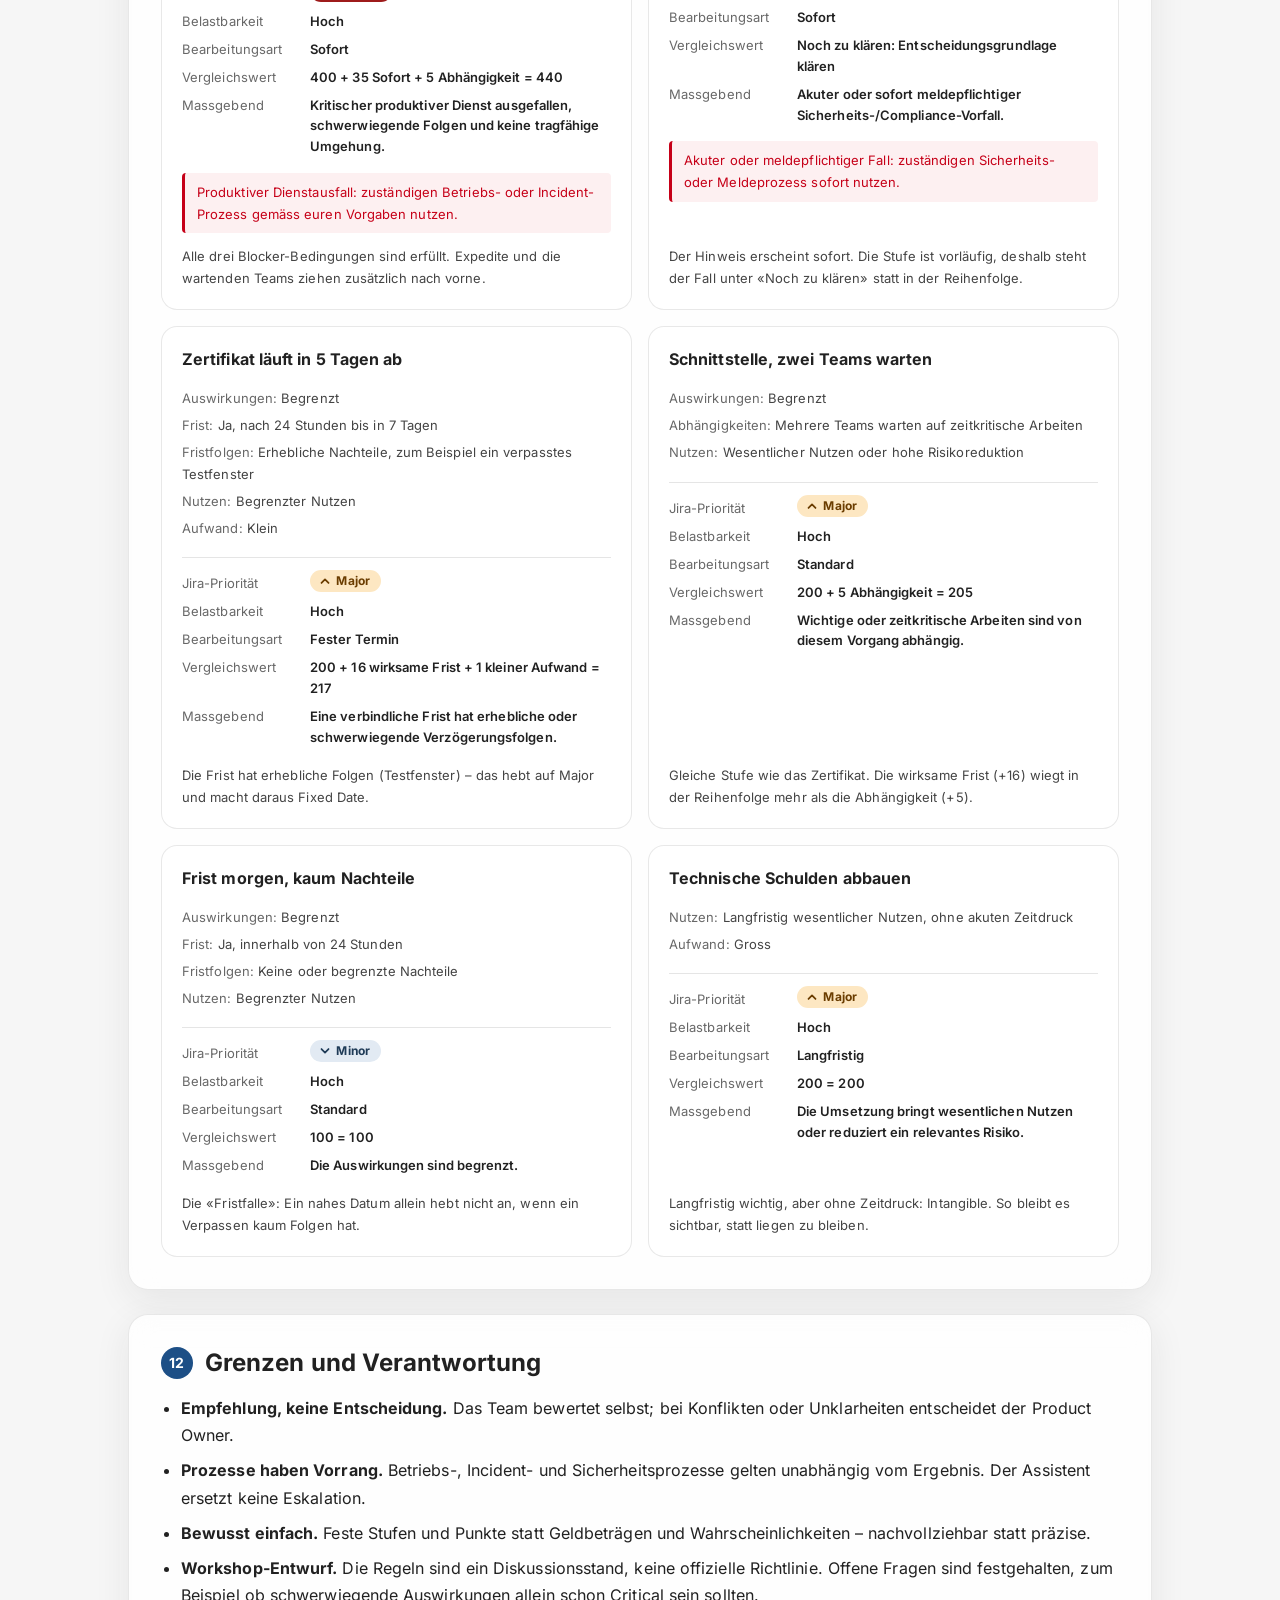
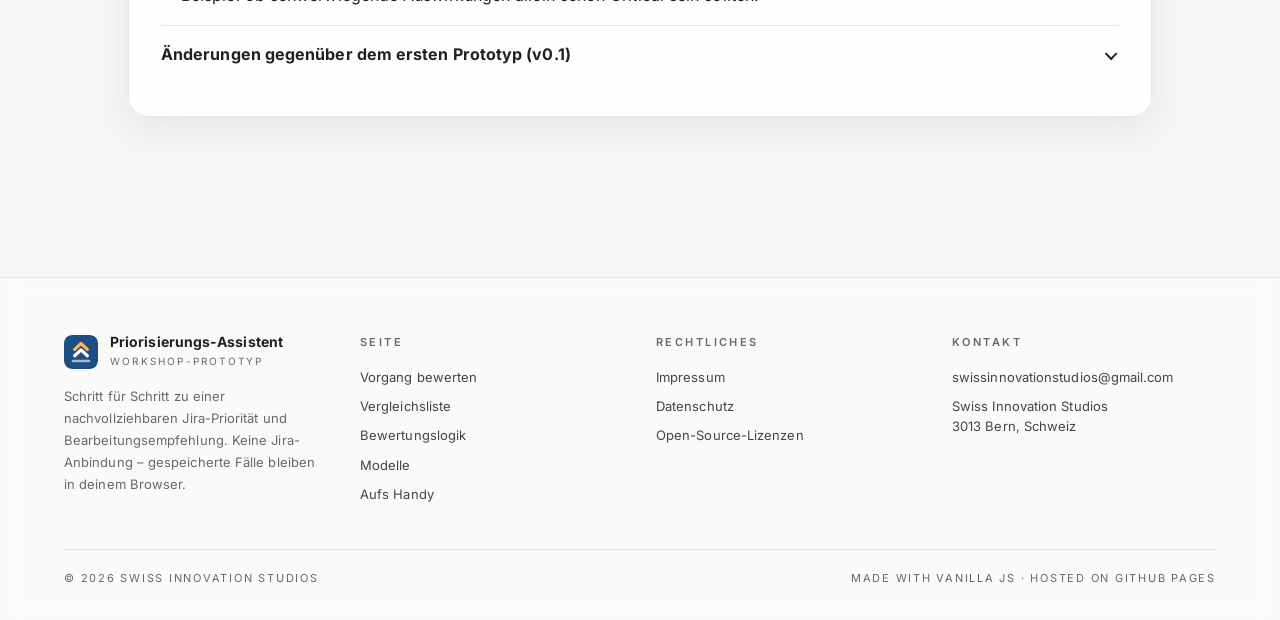
==== commit 16b0e2ce: "Priorisierungs-Assistent: 71c370c" ====
--- a/bewertungslogik.html
+++ b/bewertungslogik.html
@@ -103,7 +103,7 @@
         <li class="app-flow__step">
           <span class="app-flow__num">3</span>
           <strong class="app-flow__title">Bearbeitungsart</strong>
-          <span class="app-flow__text">Expedite, Fixed Date, Intangible oder Standard – wie der Fall behandelt wird.</span>
+          <span class="app-flow__text">Sofort, Fester Termin, Standard oder Langfristig – wie der Fall behandelt wird.</span>
           <a class="app-flow__model" href="modelle.html#classes-of-service">Kanban Classes of Service</a>
         </li>
         <li class="app-flow__step">
@@ -174,12 +174,12 @@
 
     <section class="sbb-card app-info__section" id="bearbeitungsart" aria-labelledby="h-bearbeitungsart">
       <h2 class="app-info__h2" id="h-bearbeitungsart"><span class="app-info__num">6</span>Bearbeitungsart</h2>
-      <p>Die Bearbeitungsart beschreibt, <em>wie</em> ein Fall behandelt wird – unabhängig von der Stufe. Geprüft wird von oben nach unten; die erste zutreffende Art gilt.</p>
+      <p>Die Bearbeitungsart beschreibt, <em>wie</em> ein Fall behandelt wird – unabhängig von der Stufe. Die vier Arten entsprechen den Kanban Classes of Service; der Assistent verwendet die deutschen Bezeichner aus dem Workshop, in Klammern das Original. Geprüft wird von oben nach unten; die erste zutreffende Art gilt.</p>
       <div data-render="service-rules"></div>
       <div class="app-model-note" role="note">
         <span class="app-model-note__label">Modell</span>
-        <p><a href="modelle.html#classes-of-service">Kanban Classes of Service</a>: vier Grundtypen, je nachdem, wie Verzögerungskosten über die Zeit entstehen.</p>
-        <span class="app-model-note__score">Wirkung: Expedite +35 in der Reihenfolge</span>
+        <p><a href="modelle.html#classes-of-service">Kanban Classes of Service</a>: vier Grundtypen, je nachdem, wie Verzögerungskosten über die Zeit entstehen – Sofort (Expedite), Fester Termin (Fixed Date), Standard, Langfristig (Intangible).</p>
+        <span class="app-model-note__score">Wirkung: Sofort (Expedite) +35 in der Reihenfolge</span>
       </div>
     </section>
 
@@ -248,7 +248,7 @@
             <li><strong>Eingeschränkter Dienst ohne Umgehung</strong> ist neu mindestens Major.</li>
             <li><strong>Kritische Abhängigkeit</strong> hebt allein nur noch auf Major; Critical erst mit erheblichen Folgen. Der Zuschlag bleibt.</li>
             <li><strong>Exposition</strong> als Folgefrage bei Sicherheitsthemen: exponiert hebt «relevant» auf Major und «bestätigt» auf Critical.</li>
-            <li><strong>Fixed Date</strong> nur noch bei einer Frist mit erheblichen oder unklaren Folgen.</li>
+            <li><strong>Fester Termin (Fixed Date)</strong> nur noch bei einer Frist mit erheblichen oder unklaren Folgen.</li>
           </ul>
         </div>
       </details>
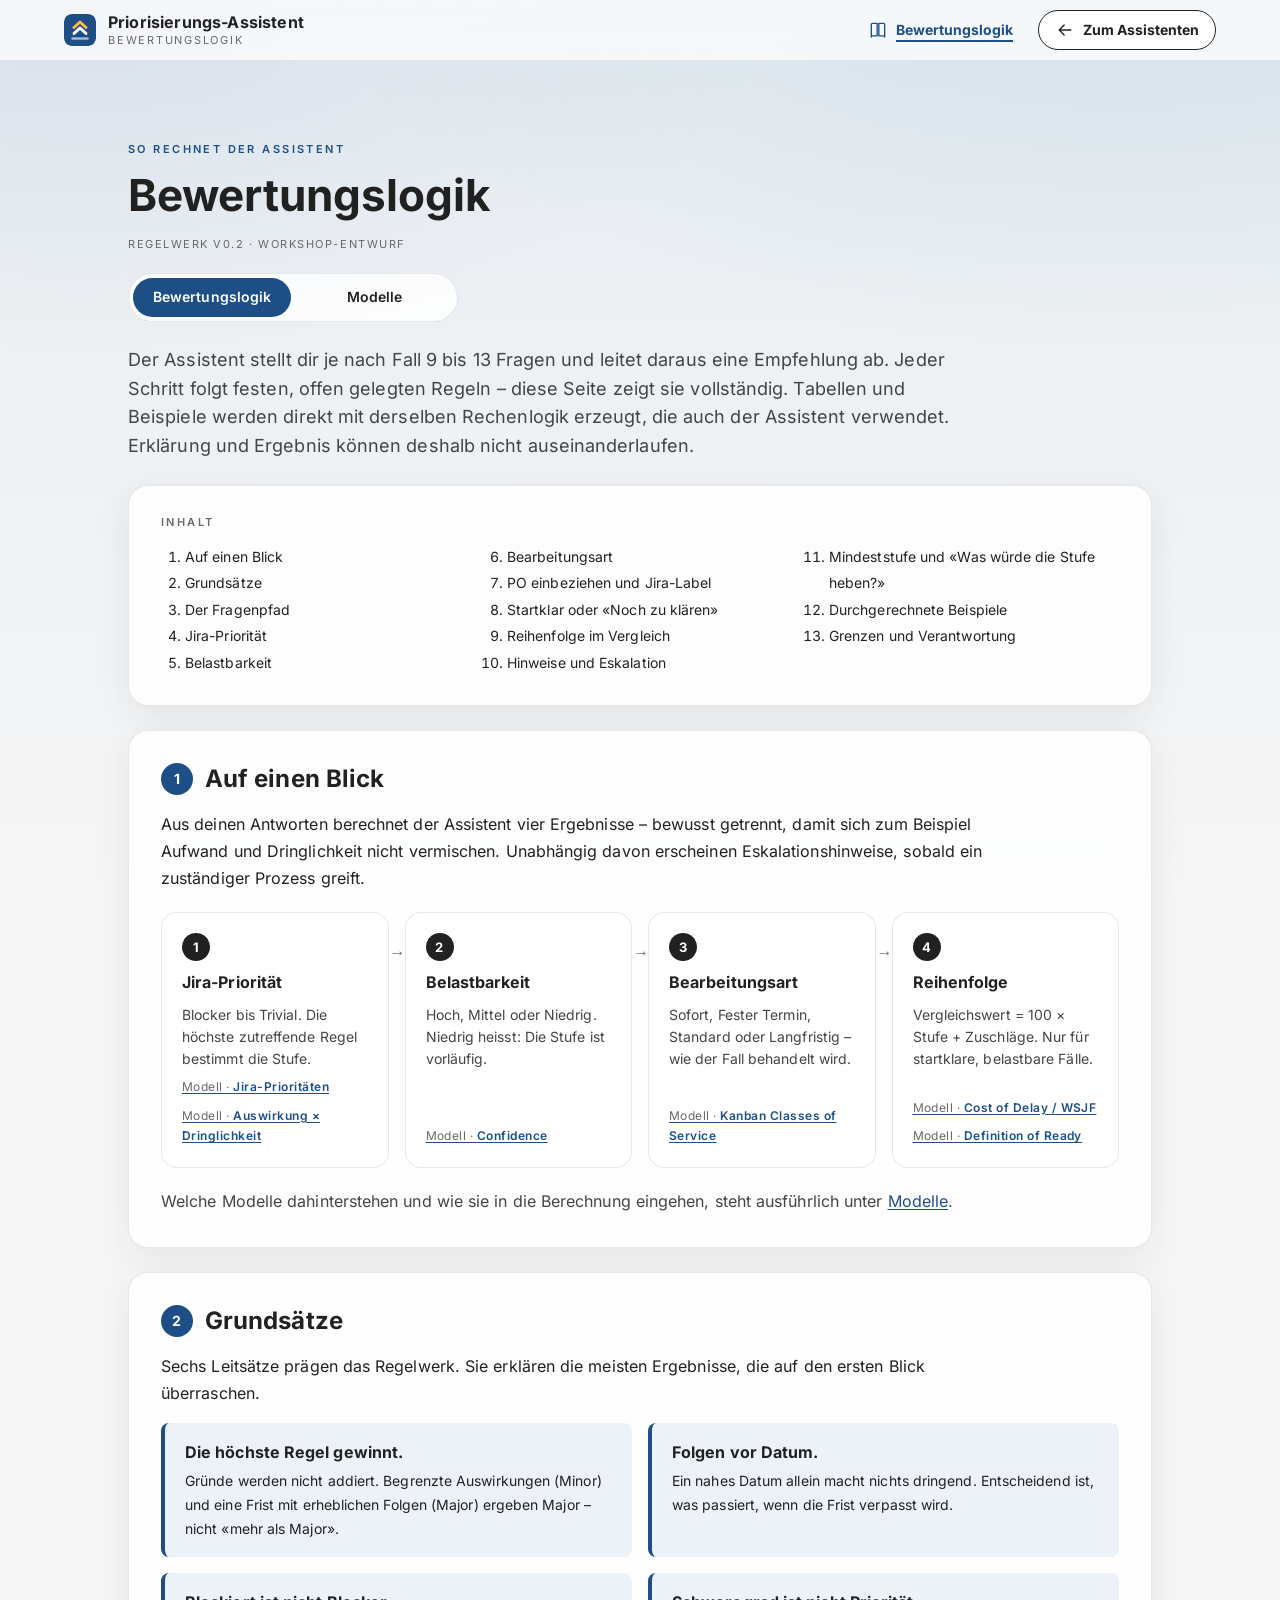
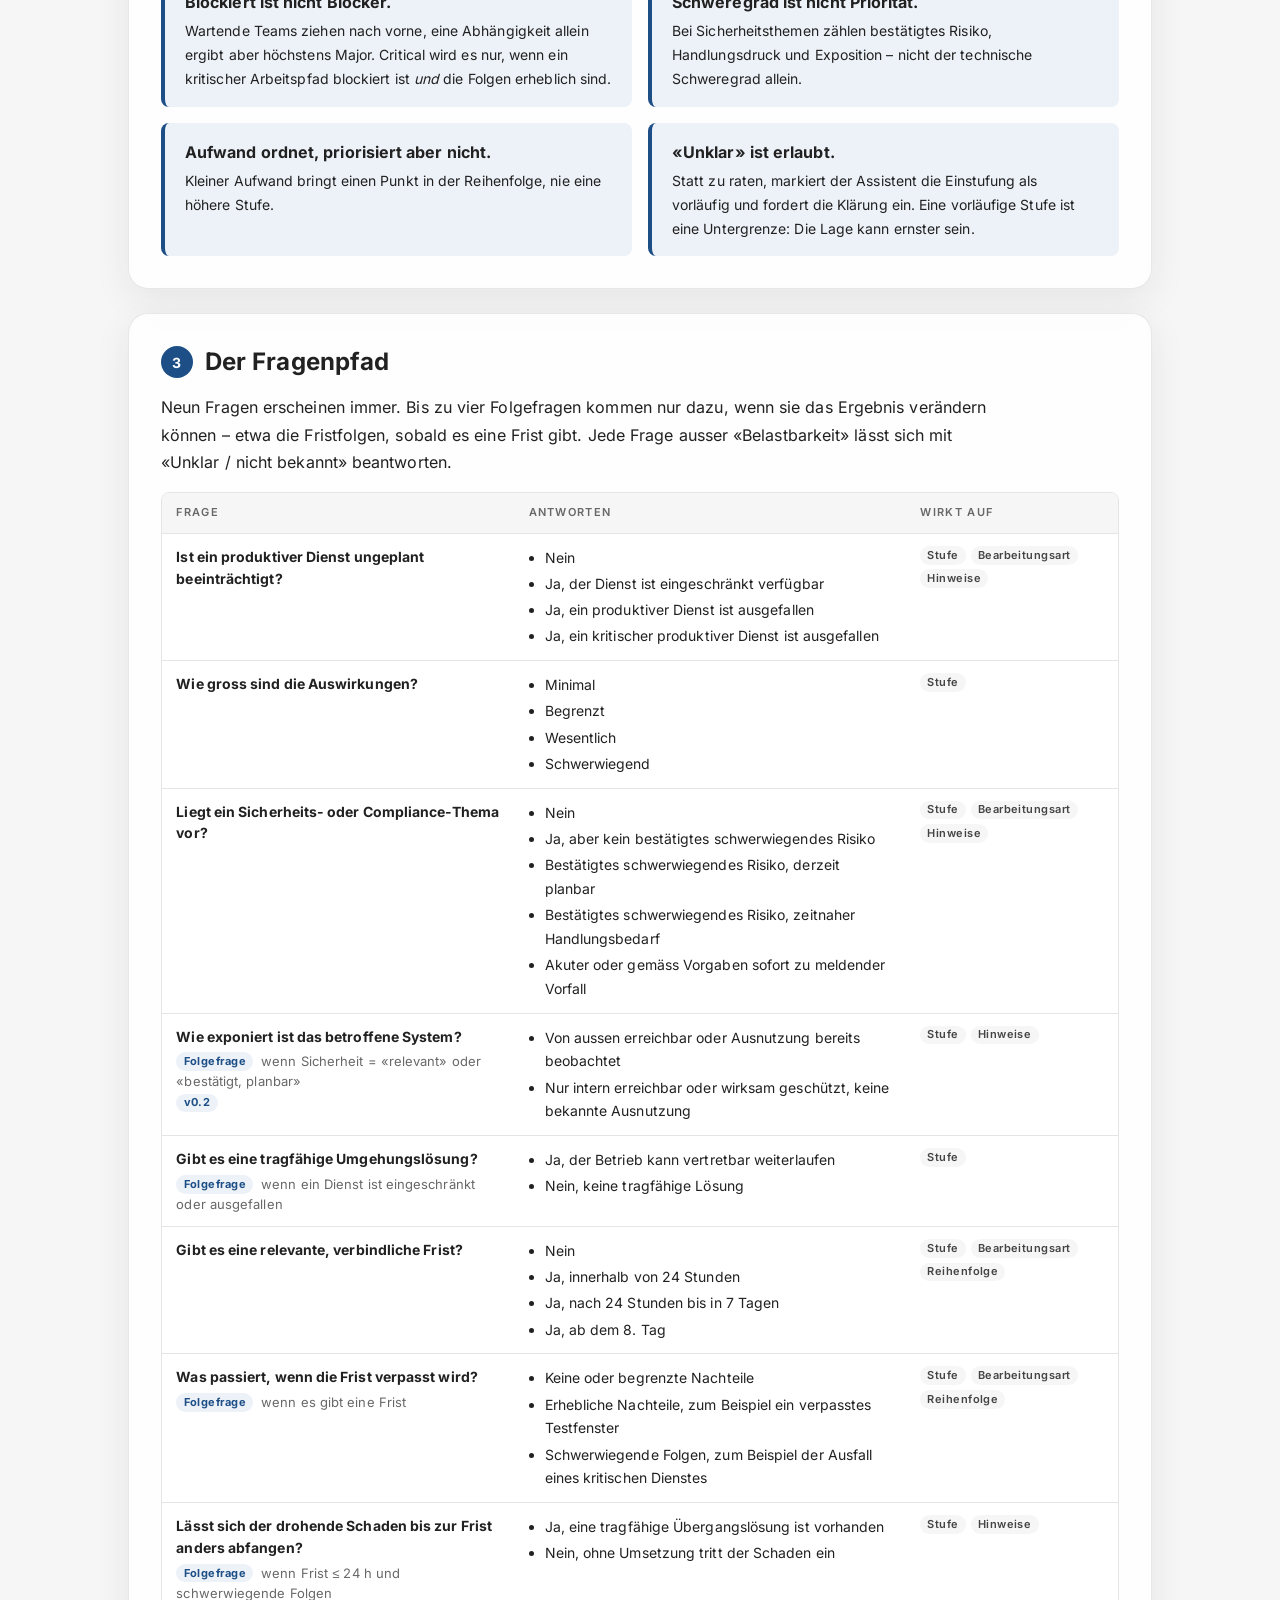
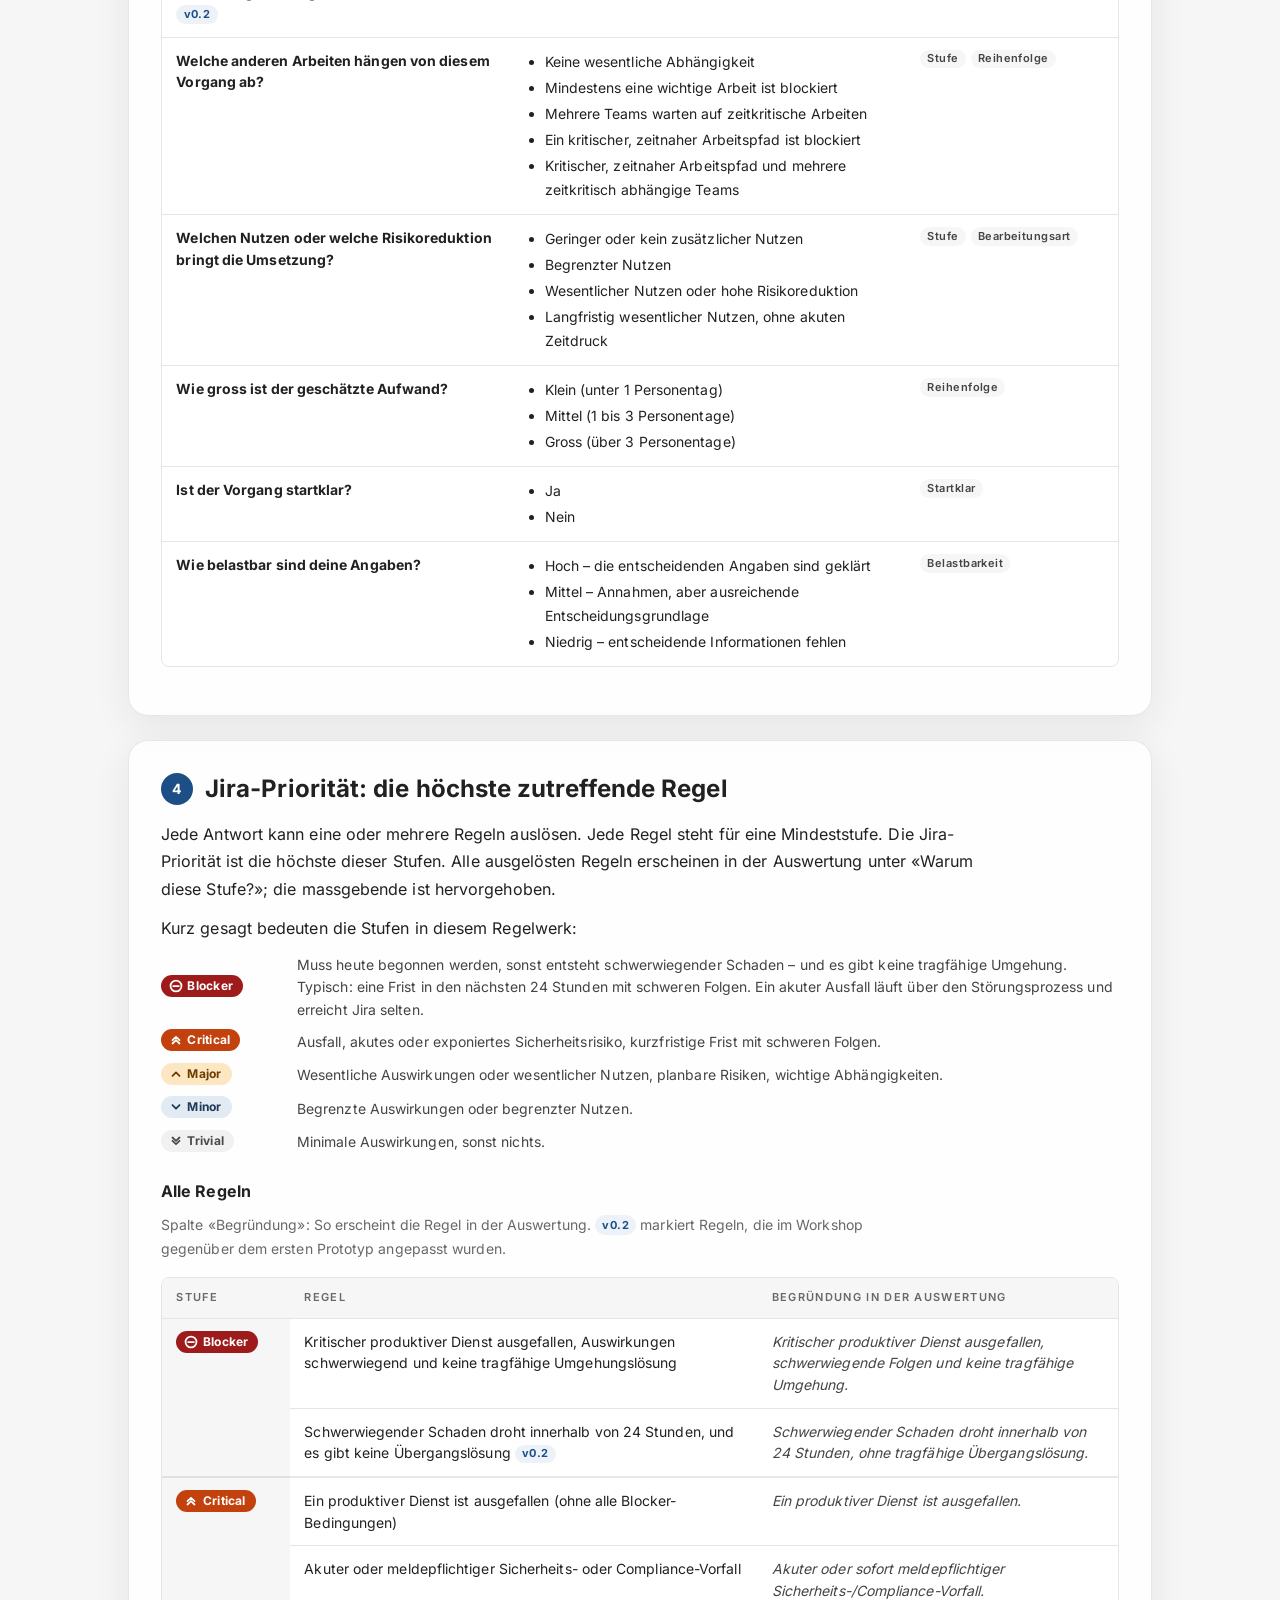
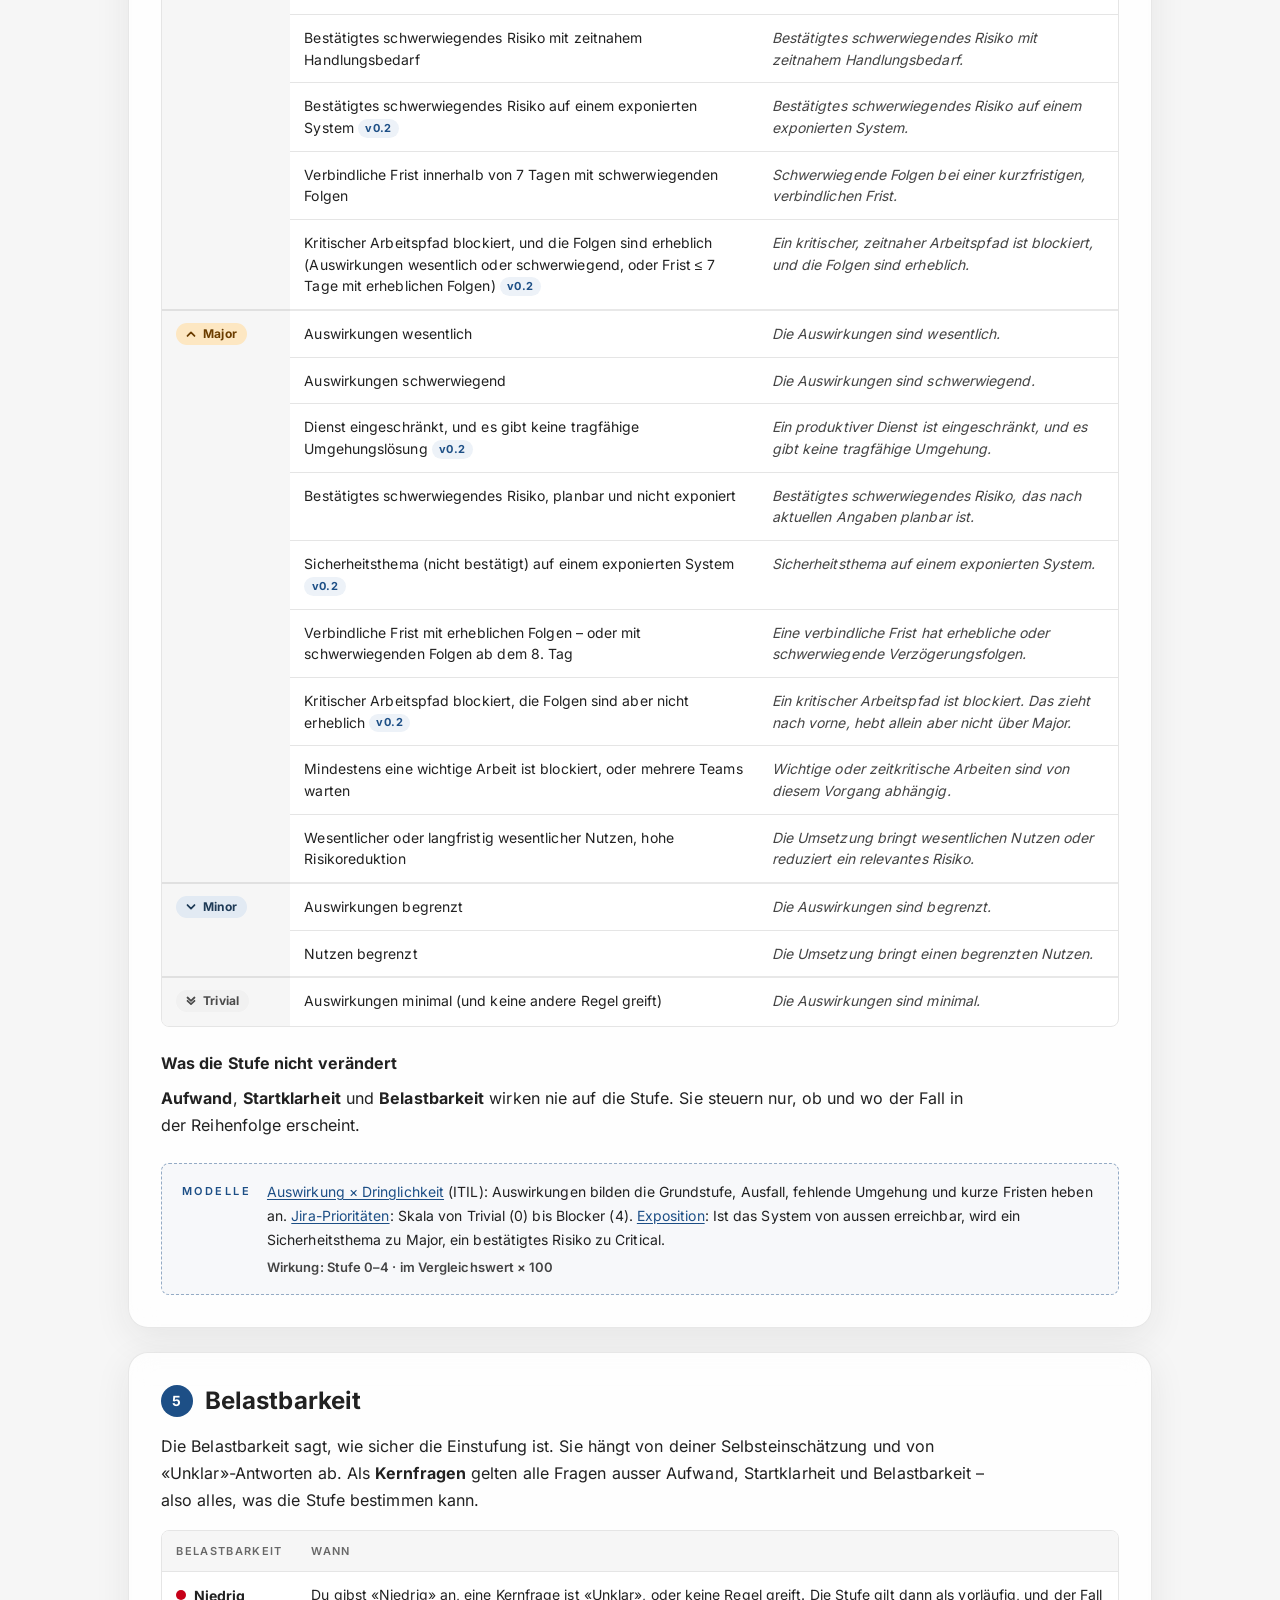
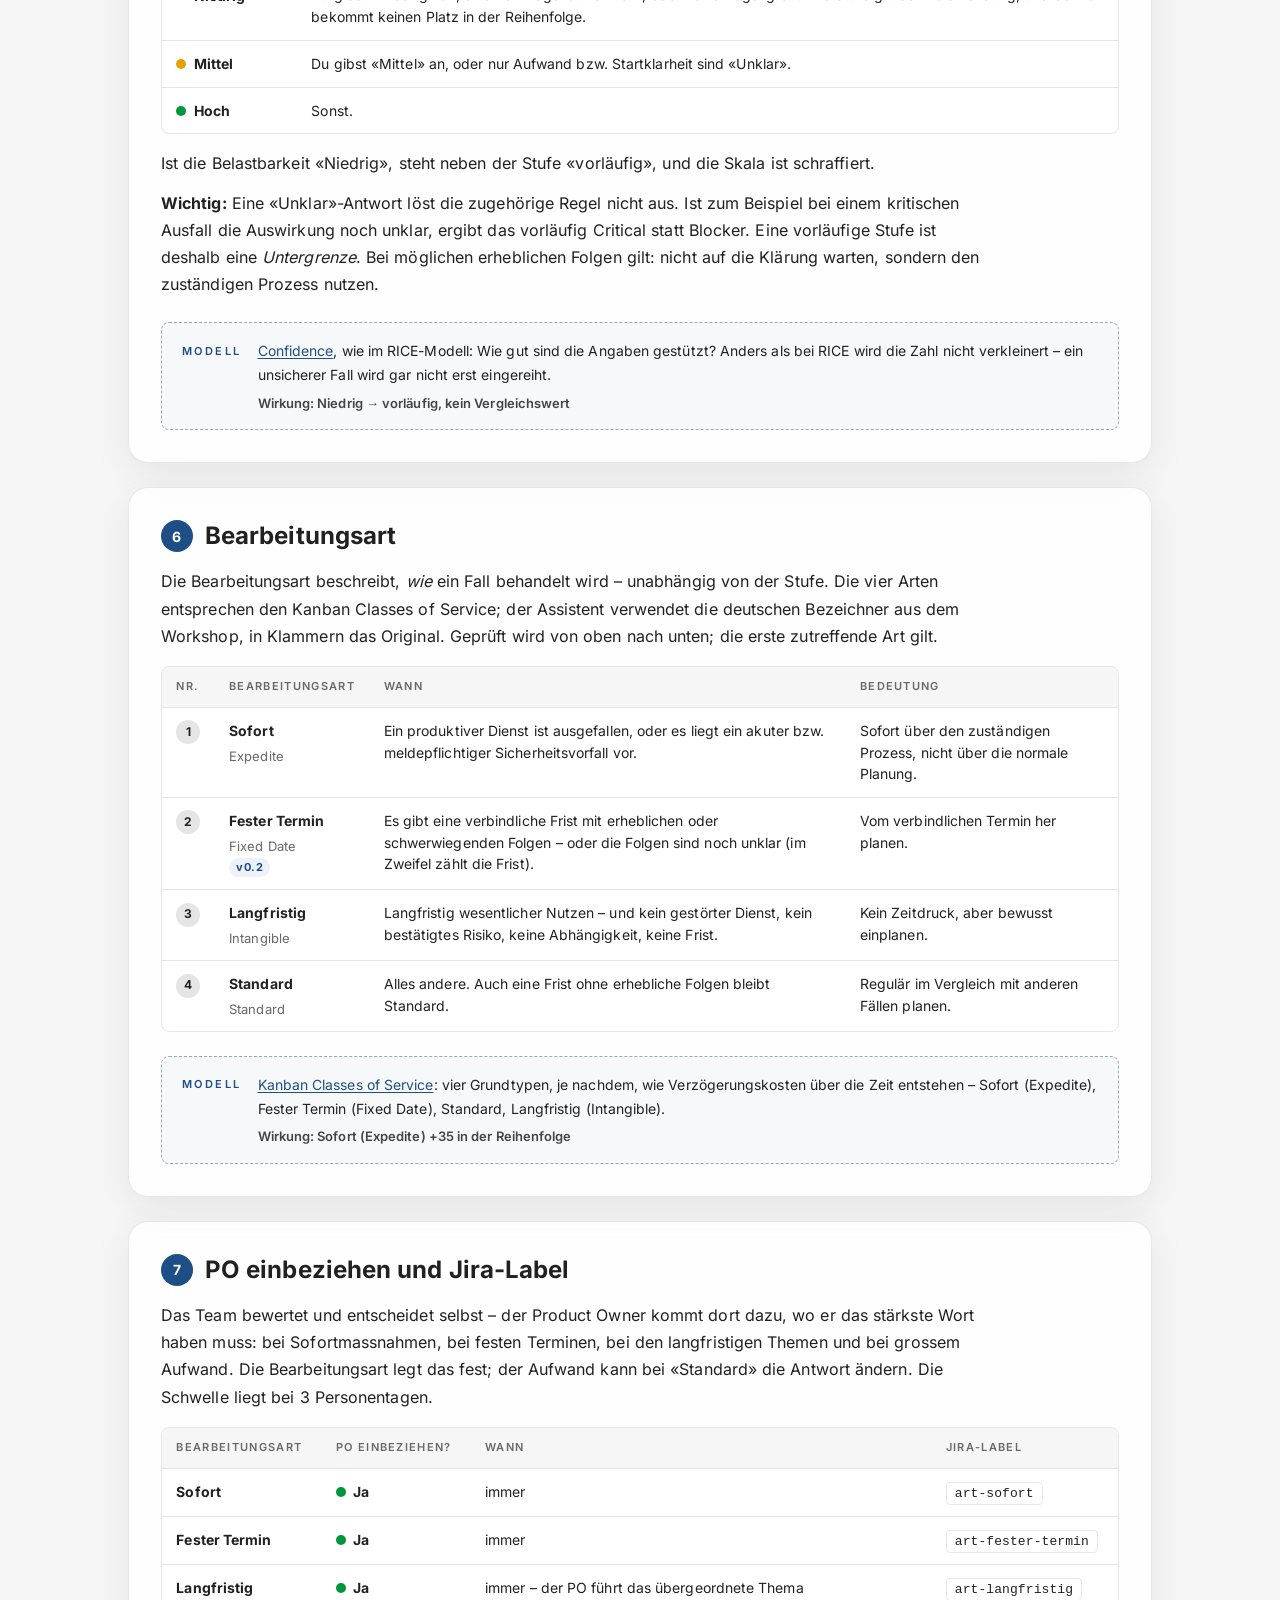
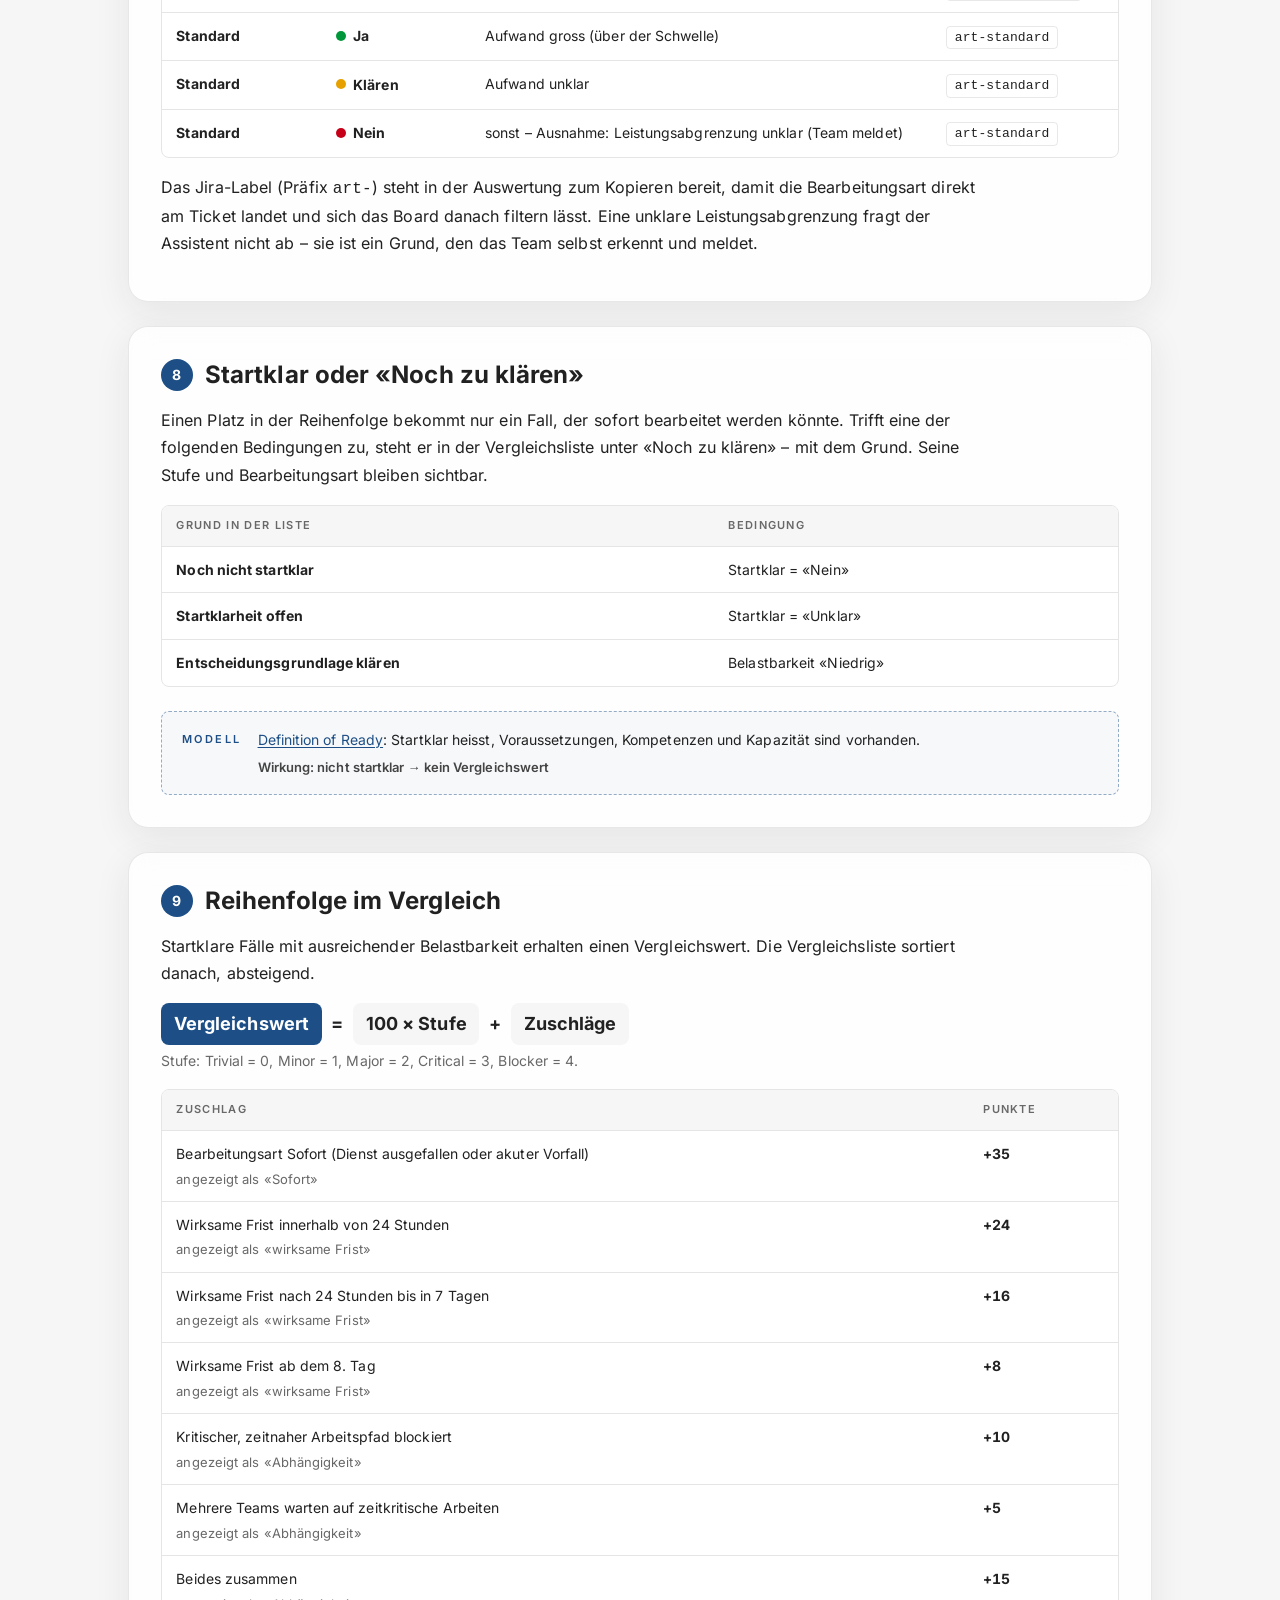
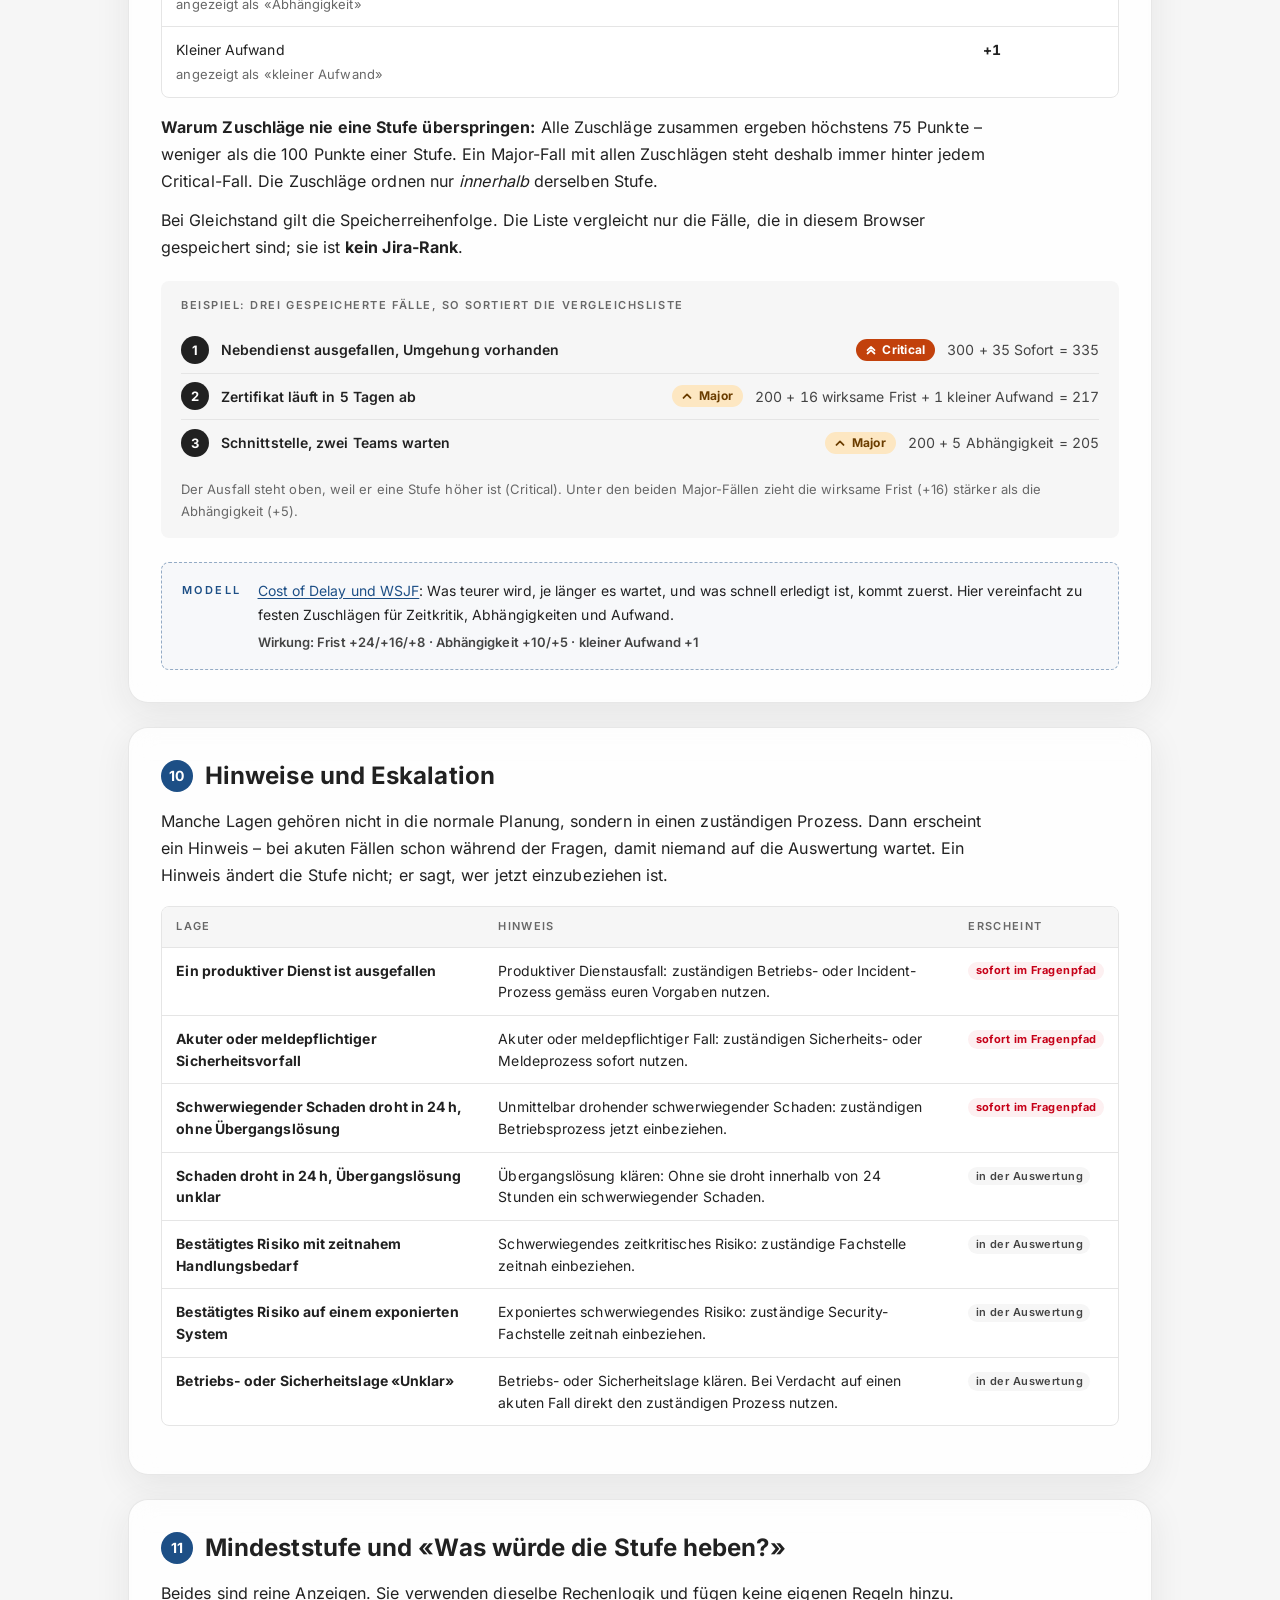
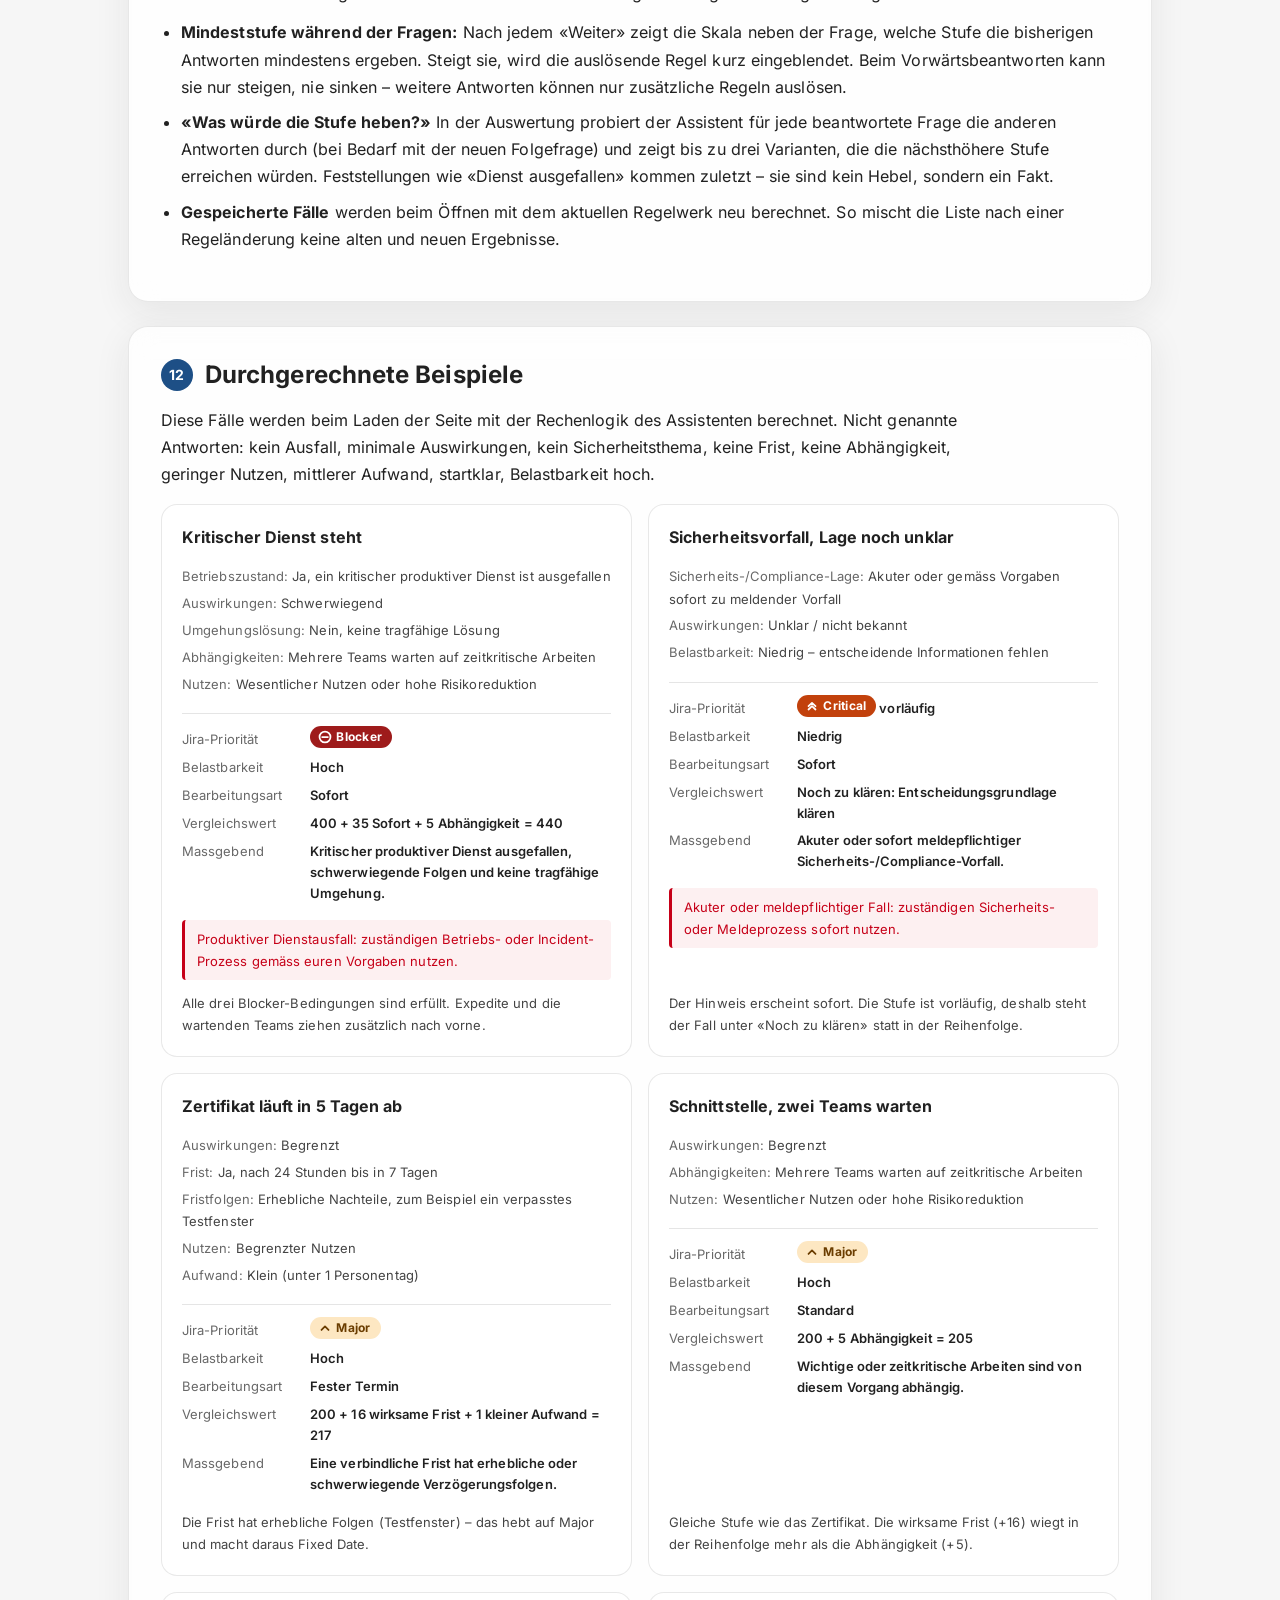
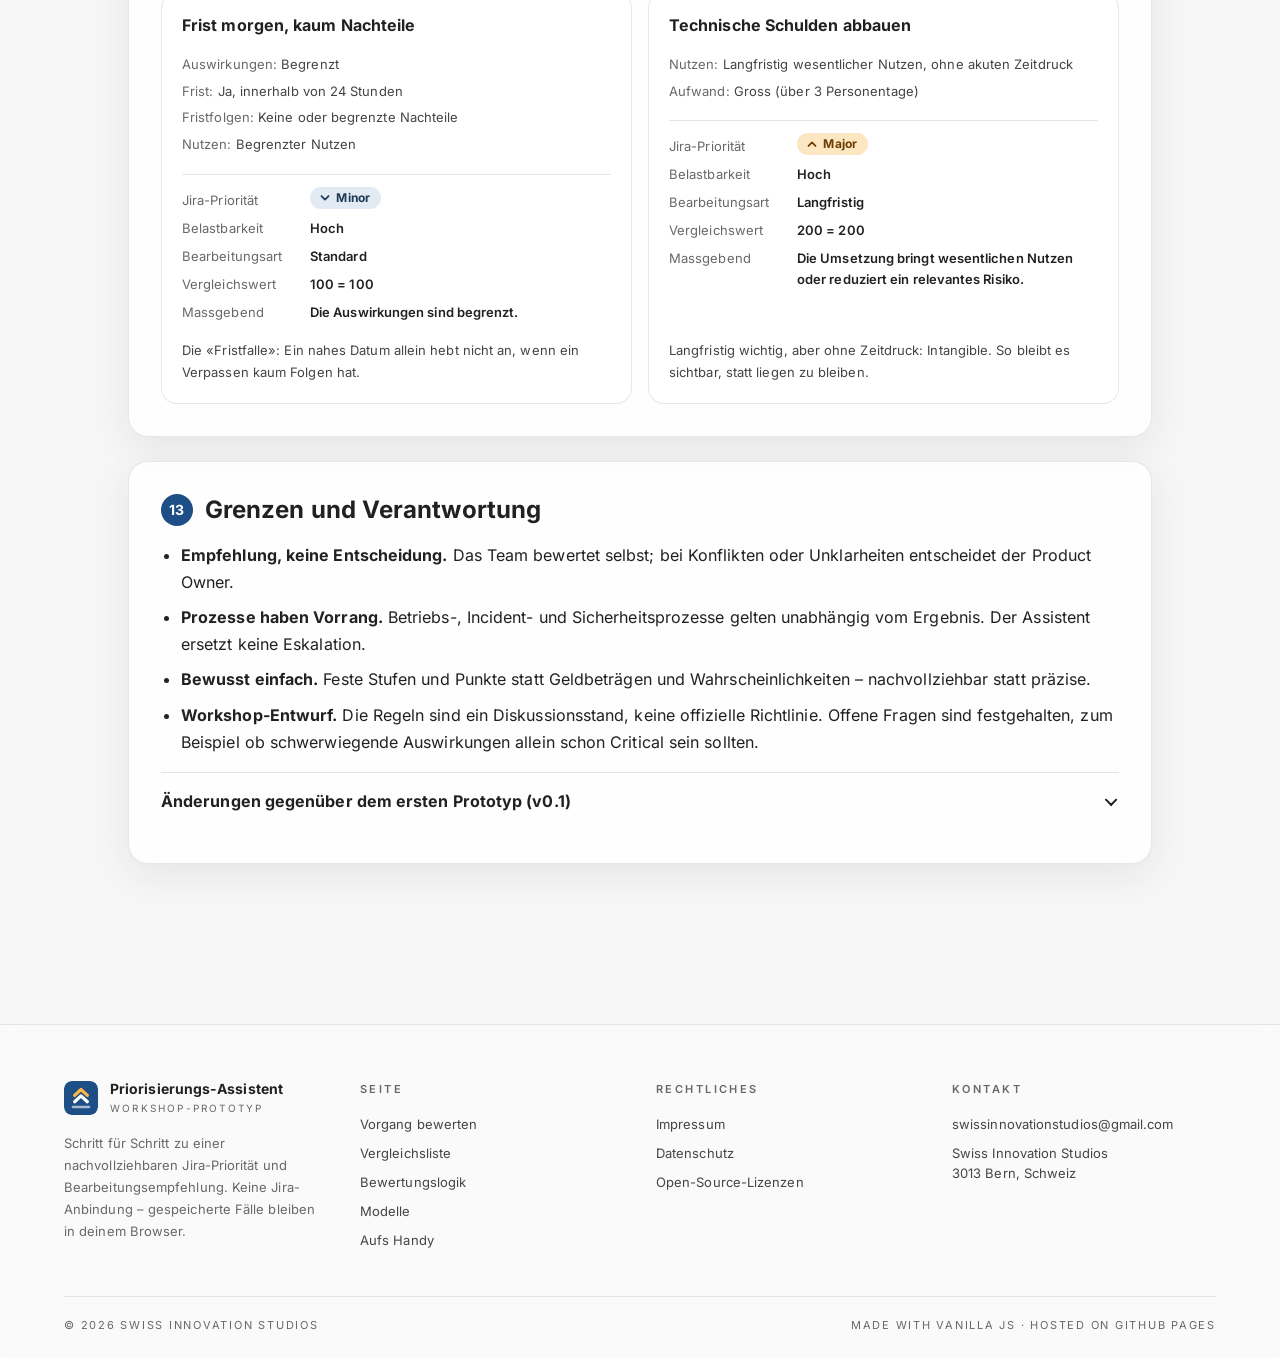
==== commit ec107550: "Priorisierungs-Assistent: 7f894d6" ====
--- a/bewertungslogik.html
+++ b/bewertungslogik.html
@@ -74,6 +74,7 @@
         <li><a href="#prioritaet">Jira-Priorität</a></li>
         <li><a href="#belastbarkeit">Belastbarkeit</a></li>
         <li><a href="#bearbeitungsart">Bearbeitungsart</a></li>
+        <li><a href="#po">PO einbeziehen und Jira-Label</a></li>
         <li><a href="#startklar">Startklar oder «Noch zu klären»</a></li>
         <li><a href="#reihenfolge">Reihenfolge im Vergleich</a></li>
         <li><a href="#hinweise">Hinweise und Eskalation</a></li>
@@ -141,7 +142,7 @@
       <p>Jede Antwort kann eine oder mehrere Regeln auslösen. Jede Regel steht für eine Mindeststufe. Die Jira-Priorität ist die höchste dieser Stufen. Alle ausgelösten Regeln erscheinen in der Auswertung unter «Warum diese Stufe?»; die massgebende ist hervorgehoben.</p>
       <p>Kurz gesagt bedeuten die Stufen in diesem Regelwerk:</p>
       <dl class="app-levels">
-        <div><dt data-chip="Blocker"></dt><dd>Akuter oder unmittelbar drohender schwerwiegender Schaden, ohne tragfähige Umgehung.</dd></div>
+        <div><dt data-chip="Blocker"></dt><dd>Muss heute begonnen werden, sonst entsteht schwerwiegender Schaden – und es gibt keine tragfähige Umgehung. Typisch: eine Frist in den nächsten 24 Stunden mit schweren Folgen. Ein akuter Ausfall läuft über den Störungsprozess und erreicht Jira selten.</dd></div>
         <div><dt data-chip="Critical"></dt><dd>Ausfall, akutes oder exponiertes Sicherheitsrisiko, kurzfristige Frist mit schweren Folgen.</dd></div>
         <div><dt data-chip="Major"></dt><dd>Wesentliche Auswirkungen oder wesentlicher Nutzen, planbare Risiken, wichtige Abhängigkeiten.</dd></div>
         <div><dt data-chip="Minor"></dt><dd>Begrenzte Auswirkungen oder begrenzter Nutzen.</dd></div>
@@ -183,8 +184,15 @@
       </div>
     </section>
 
+    <section class="sbb-card app-info__section" id="po" aria-labelledby="h-po">
+      <h2 class="app-info__h2" id="h-po"><span class="app-info__num">7</span>PO einbeziehen und Jira-Label</h2>
+      <p>Das Team bewertet und entscheidet selbst – der Product Owner kommt dort dazu, wo er das stärkste Wort haben muss: bei Sofortmassnahmen, bei festen Terminen, bei den langfristigen Themen und bei grossem Aufwand. Die Bearbeitungsart legt das fest; der Aufwand kann bei «Standard» die Antwort ändern. Die Schwelle liegt bei <span data-render="po-threshold">3</span> Personentagen.</p>
+      <div data-render="po-rules"></div>
+      <p>Das Jira-Label (Präfix <code>art-</code>) steht in der Auswertung zum Kopieren bereit, damit die Bearbeitungsart direkt am Ticket landet und sich das Board danach filtern lässt. Eine unklare Leistungsabgrenzung fragt der Assistent nicht ab – sie ist ein Grund, den das Team selbst erkennt und meldet.</p>
+    </section>
+
     <section class="sbb-card app-info__section" id="startklar" aria-labelledby="h-startklar">
-      <h2 class="app-info__h2" id="h-startklar"><span class="app-info__num">7</span>Startklar oder «Noch zu klären»</h2>
+      <h2 class="app-info__h2" id="h-startklar"><span class="app-info__num">8</span>Startklar oder «Noch zu klären»</h2>
       <p>Einen Platz in der Reihenfolge bekommt nur ein Fall, der sofort bearbeitet werden könnte. Trifft eine der folgenden Bedingungen zu, steht er in der Vergleichsliste unter «Noch zu klären» – mit dem Grund. Seine Stufe und Bearbeitungsart bleiben sichtbar.</p>
       <div data-render="gates"></div>
       <div class="app-model-note" role="note">
@@ -195,7 +203,7 @@
     </section>
 
     <section class="sbb-card app-info__section" id="reihenfolge" aria-labelledby="h-reihenfolge">
-      <h2 class="app-info__h2" id="h-reihenfolge"><span class="app-info__num">8</span>Reihenfolge im Vergleich</h2>
+      <h2 class="app-info__h2" id="h-reihenfolge"><span class="app-info__num">9</span>Reihenfolge im Vergleich</h2>
       <p>Startklare Fälle mit ausreichender Belastbarkeit erhalten einen Vergleichswert. Die Vergleichsliste sortiert danach, absteigend.</p>
       <p class="app-formula"><span>Vergleichswert</span> = <span>100 × Stufe</span> + <span>Zuschläge</span></p>
       <p class="sbb-text-s app-muted">Stufe: Trivial = 0, Minor = 1, Major = 2, Critical = 3, Blocker = 4.</p>
@@ -211,13 +219,13 @@
     </section>
 
     <section class="sbb-card app-info__section" id="hinweise" aria-labelledby="h-hinweise">
-      <h2 class="app-info__h2" id="h-hinweise"><span class="app-info__num">9</span>Hinweise und Eskalation</h2>
+      <h2 class="app-info__h2" id="h-hinweise"><span class="app-info__num">10</span>Hinweise und Eskalation</h2>
       <p>Manche Lagen gehören nicht in die normale Planung, sondern in einen zuständigen Prozess. Dann erscheint ein Hinweis – bei akuten Fällen schon während der Fragen, damit niemand auf die Auswertung wartet. Ein Hinweis ändert die Stufe nicht; er sagt, wer jetzt einzubeziehen ist.</p>
       <div data-render="alerts"></div>
     </section>
 
     <section class="sbb-card app-info__section" id="anzeige" aria-labelledby="h-anzeige">
-      <h2 class="app-info__h2" id="h-anzeige"><span class="app-info__num">10</span>Mindeststufe und «Was würde die Stufe heben?»</h2>
+      <h2 class="app-info__h2" id="h-anzeige"><span class="app-info__num">11</span>Mindeststufe und «Was würde die Stufe heben?»</h2>
       <p>Beides sind reine Anzeigen. Sie verwenden dieselbe Rechenlogik und fügen keine eigenen Regeln hinzu.</p>
       <ul class="app-info__list">
         <li><strong>Mindeststufe während der Fragen:</strong> Nach jedem «Weiter» zeigt die Skala neben der Frage, welche Stufe die bisherigen Antworten mindestens ergeben. Steigt sie, wird die auslösende Regel kurz eingeblendet. Beim Vorwärtsbeantworten kann sie nur steigen, nie sinken – weitere Antworten können nur zusätzliche Regeln auslösen.</li>
@@ -227,13 +235,13 @@
     </section>
 
     <section class="sbb-card app-info__section" id="beispiele" aria-labelledby="h-beispiele">
-      <h2 class="app-info__h2" id="h-beispiele"><span class="app-info__num">11</span>Durchgerechnete Beispiele</h2>
+      <h2 class="app-info__h2" id="h-beispiele"><span class="app-info__num">12</span>Durchgerechnete Beispiele</h2>
       <p>Diese Fälle werden beim Laden der Seite mit der Rechenlogik des Assistenten berechnet. Nicht genannte Antworten: kein Ausfall, minimale Auswirkungen, kein Sicherheitsthema, keine Frist, keine Abhängigkeit, geringer Nutzen, mittlerer Aufwand, startklar, Belastbarkeit hoch.</p>
       <div data-render="examples"></div>
     </section>
 
     <section class="sbb-card app-info__section" id="grenzen" aria-labelledby="h-grenzen">
-      <h2 class="app-info__h2" id="h-grenzen"><span class="app-info__num">12</span>Grenzen und Verantwortung</h2>
+      <h2 class="app-info__h2" id="h-grenzen"><span class="app-info__num">13</span>Grenzen und Verantwortung</h2>
       <ul class="app-info__list">
         <li><strong>Empfehlung, keine Entscheidung.</strong> Das Team bewertet selbst; bei Konflikten oder Unklarheiten entscheidet der Product Owner.</li>
         <li><strong>Prozesse haben Vorrang.</strong> Betriebs-, Incident- und Sicherheitsprozesse gelten unabhängig vom Ergebnis. Der Assistent ersetzt keine Eskalation.</li>
--- a/css/app.css
+++ b/css/app.css
@@ -517,6 +517,16 @@
 .app-model__score { display: flex; flex-wrap: wrap; gap: 0.5rem 0.75rem; align-items: baseline; margin: var(--sbb-spacing-fixed-4x) 0 0; font-weight: 600; font-size: var(--sbb-typo-scale-0-875x); max-width: none; }
 .app-model__score span { color: var(--sbb-color-primary); font-size: 0.6875rem; letter-spacing: var(--app-tracking-label); text-transform: uppercase; }
 .app-model__sources { margin: var(--sbb-spacing-fixed-3x) 0 0; color: var(--app-color-muted); font-size: var(--sbb-typo-scale-0-8125x); max-width: none; }
+/* Ergebnis-Seite: PO einbeziehen + Jira-Label */
+.app-po { display: grid; grid-template-columns: minmax(0, 1fr) auto; gap: var(--sbb-spacing-fixed-4x); align-items: start; margin-top: var(--sbb-spacing-fixed-2x); padding: var(--sbb-spacing-fixed-4x); border-radius: var(--sbb-border-radius-4x); background: var(--app-color-page); border-left: 0.25rem solid var(--sbb-color-metal); }
+.app-po--ja { border-left-color: var(--sbb-color-primary); }
+.app-po--klaeren { border-left-color: var(--app-color-warn); }
+.app-po__flag { display: block; margin: 0.1rem 0 0.25rem; font-size: var(--sbb-typo-scale-1-125x, 1.125rem); }
+.app-jira-label__row { display: inline-flex; align-items: center; gap: var(--sbb-spacing-fixed-1x); margin-top: 0.2rem; }
+.app-jira-label__code { padding: 0.2rem 0.5rem; border: var(--sbb-border-width-1x) solid var(--app-color-card-border); border-radius: var(--sbb-border-radius-2x, 0.25rem); background: var(--sbb-color-white); font-family: ui-monospace, SFMono-Regular, Menlo, monospace; font-size: var(--sbb-typo-scale-0-8125x); user-select: all; }
+.sbb-mini-button.is-done { color: var(--sbb-color-success); }
+@media (max-width: 30rem) { .app-po { grid-template-columns: 1fr; } }
+
 /* Ergebnis-Seite: Verweis auf die Bewertungslogik */
 .app-explain-link { display: flex; flex-wrap: wrap; align-items: center; justify-content: space-between; gap: var(--sbb-spacing-fixed-3x); margin: var(--sbb-spacing-fixed-5x) 0 0; padding: var(--sbb-spacing-fixed-4x) var(--sbb-spacing-fixed-5x); border: var(--sbb-border-width-1x) solid var(--app-color-card-border); border-radius: var(--sbb-border-radius-8x); background: rgb(29 79 134 / 0.04); }
 .app-explain-link p { margin: 0; font-size: var(--sbb-typo-scale-0-875x); color: var(--sbb-color-iron); }
